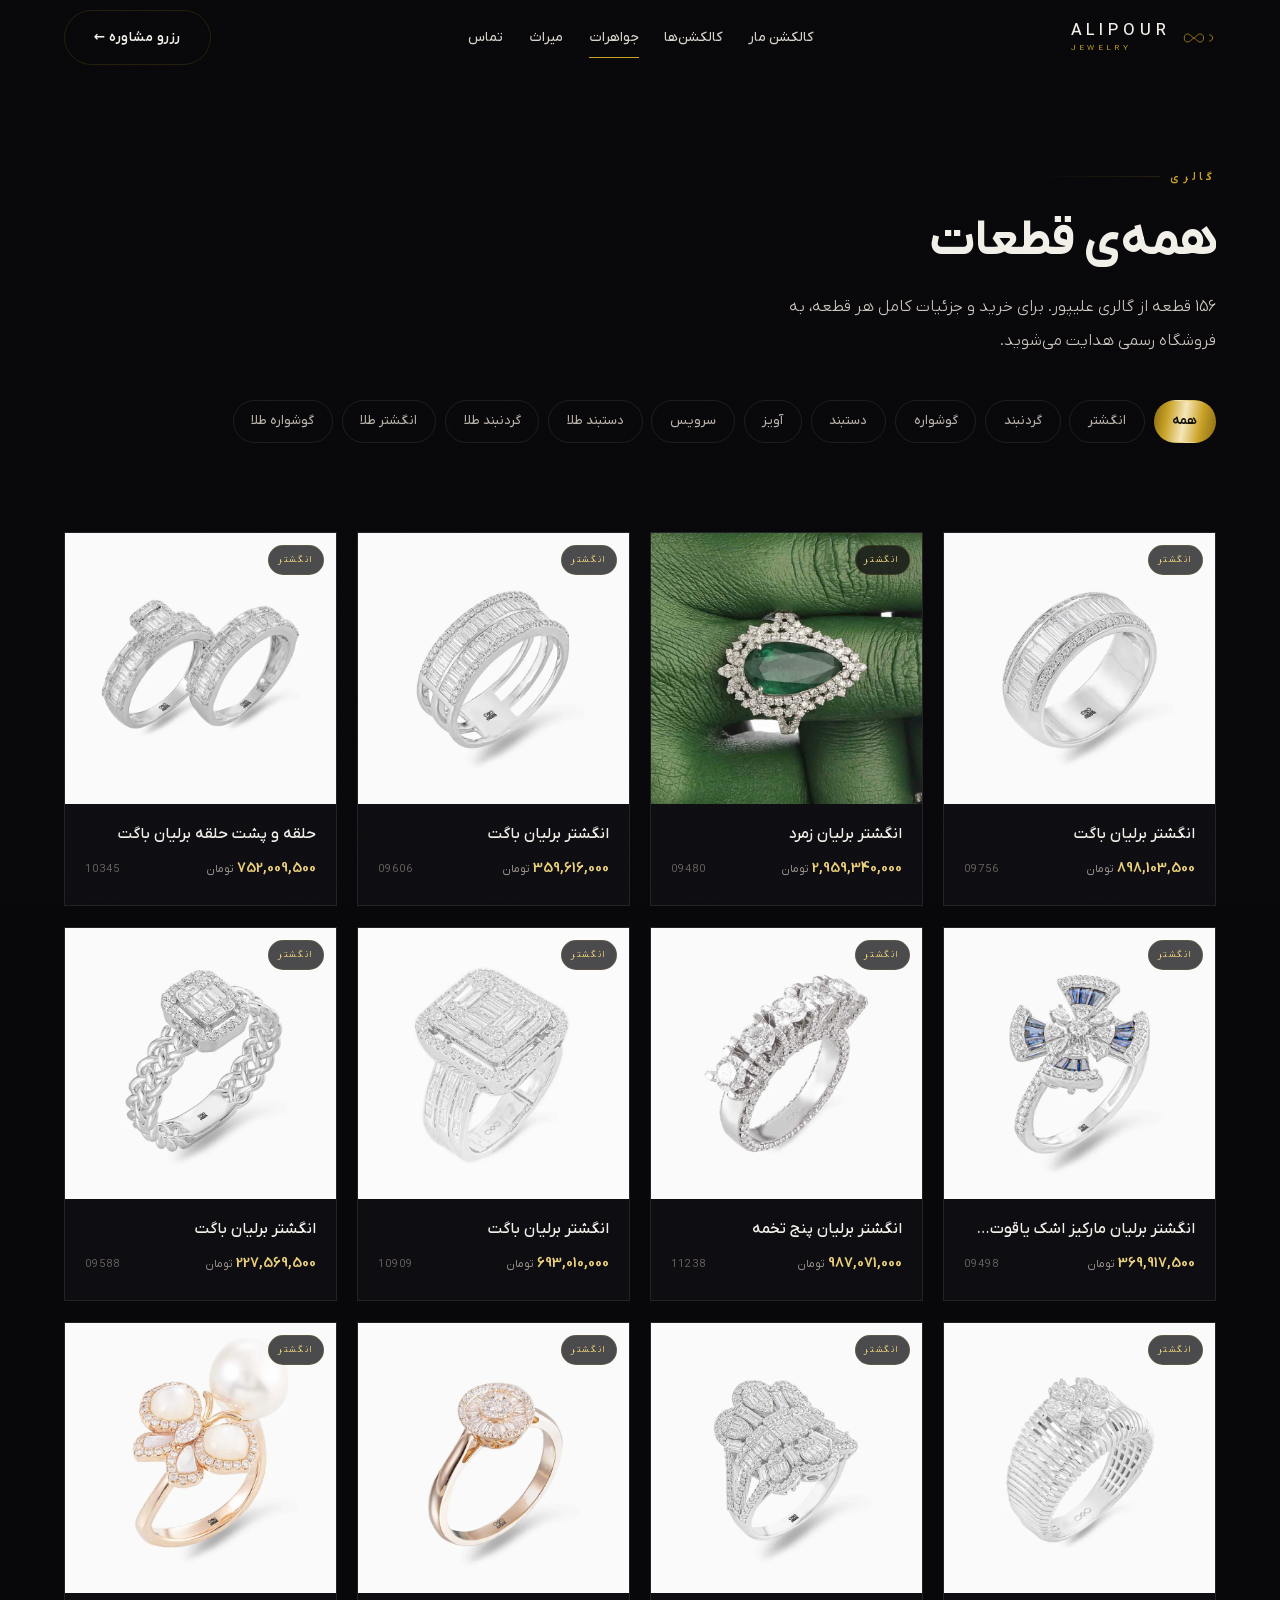
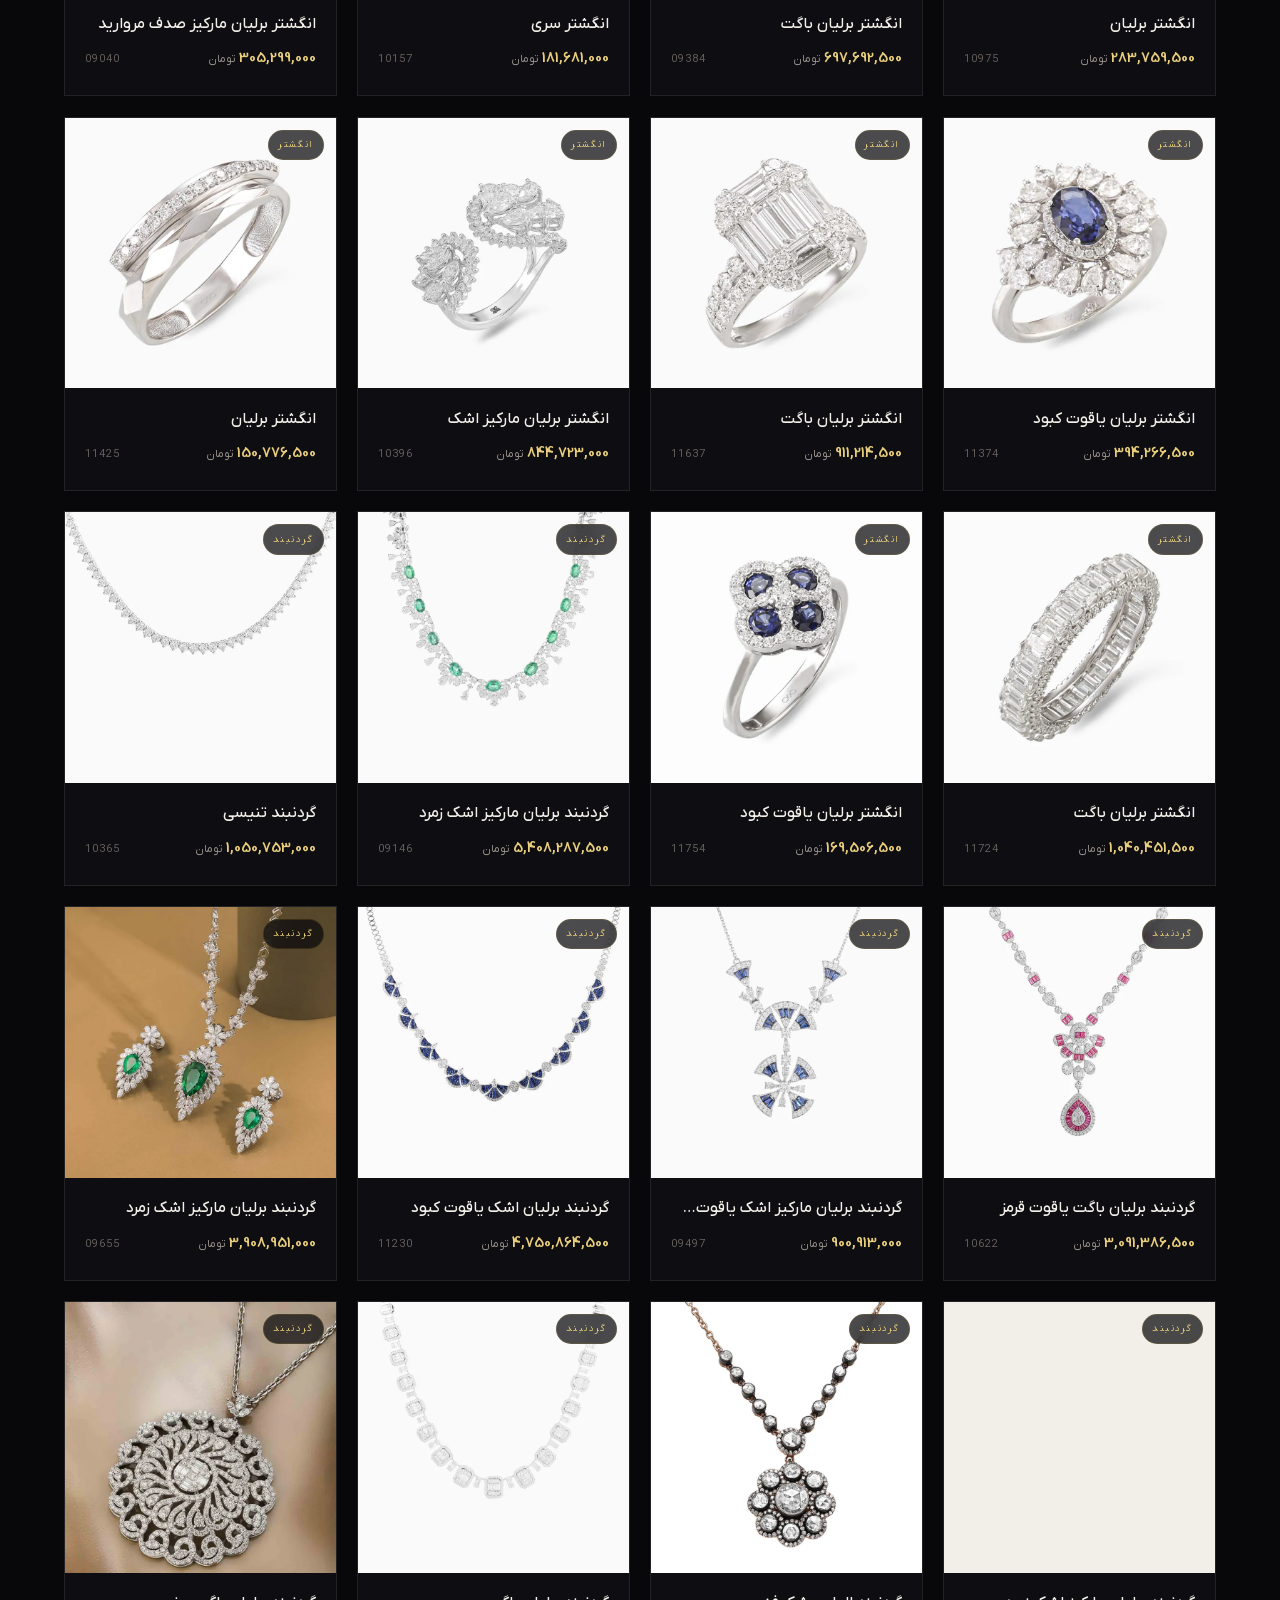
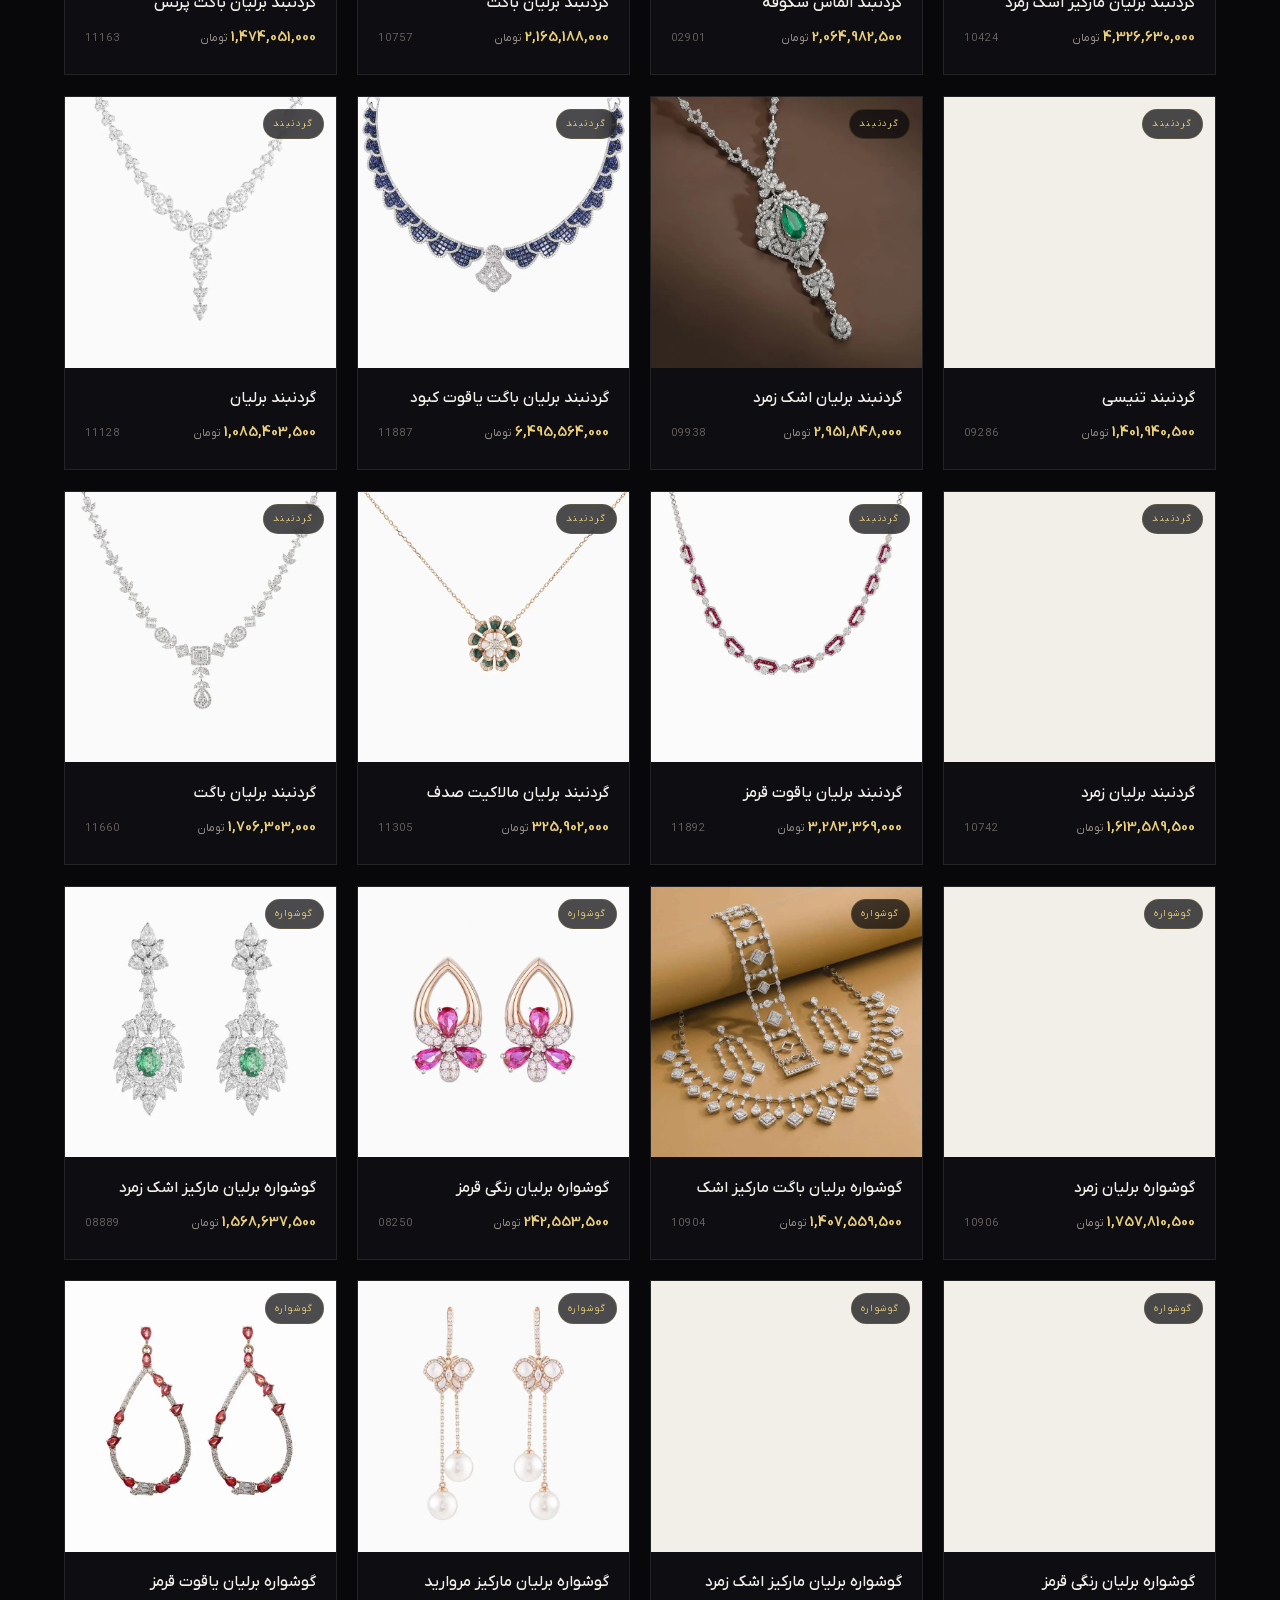
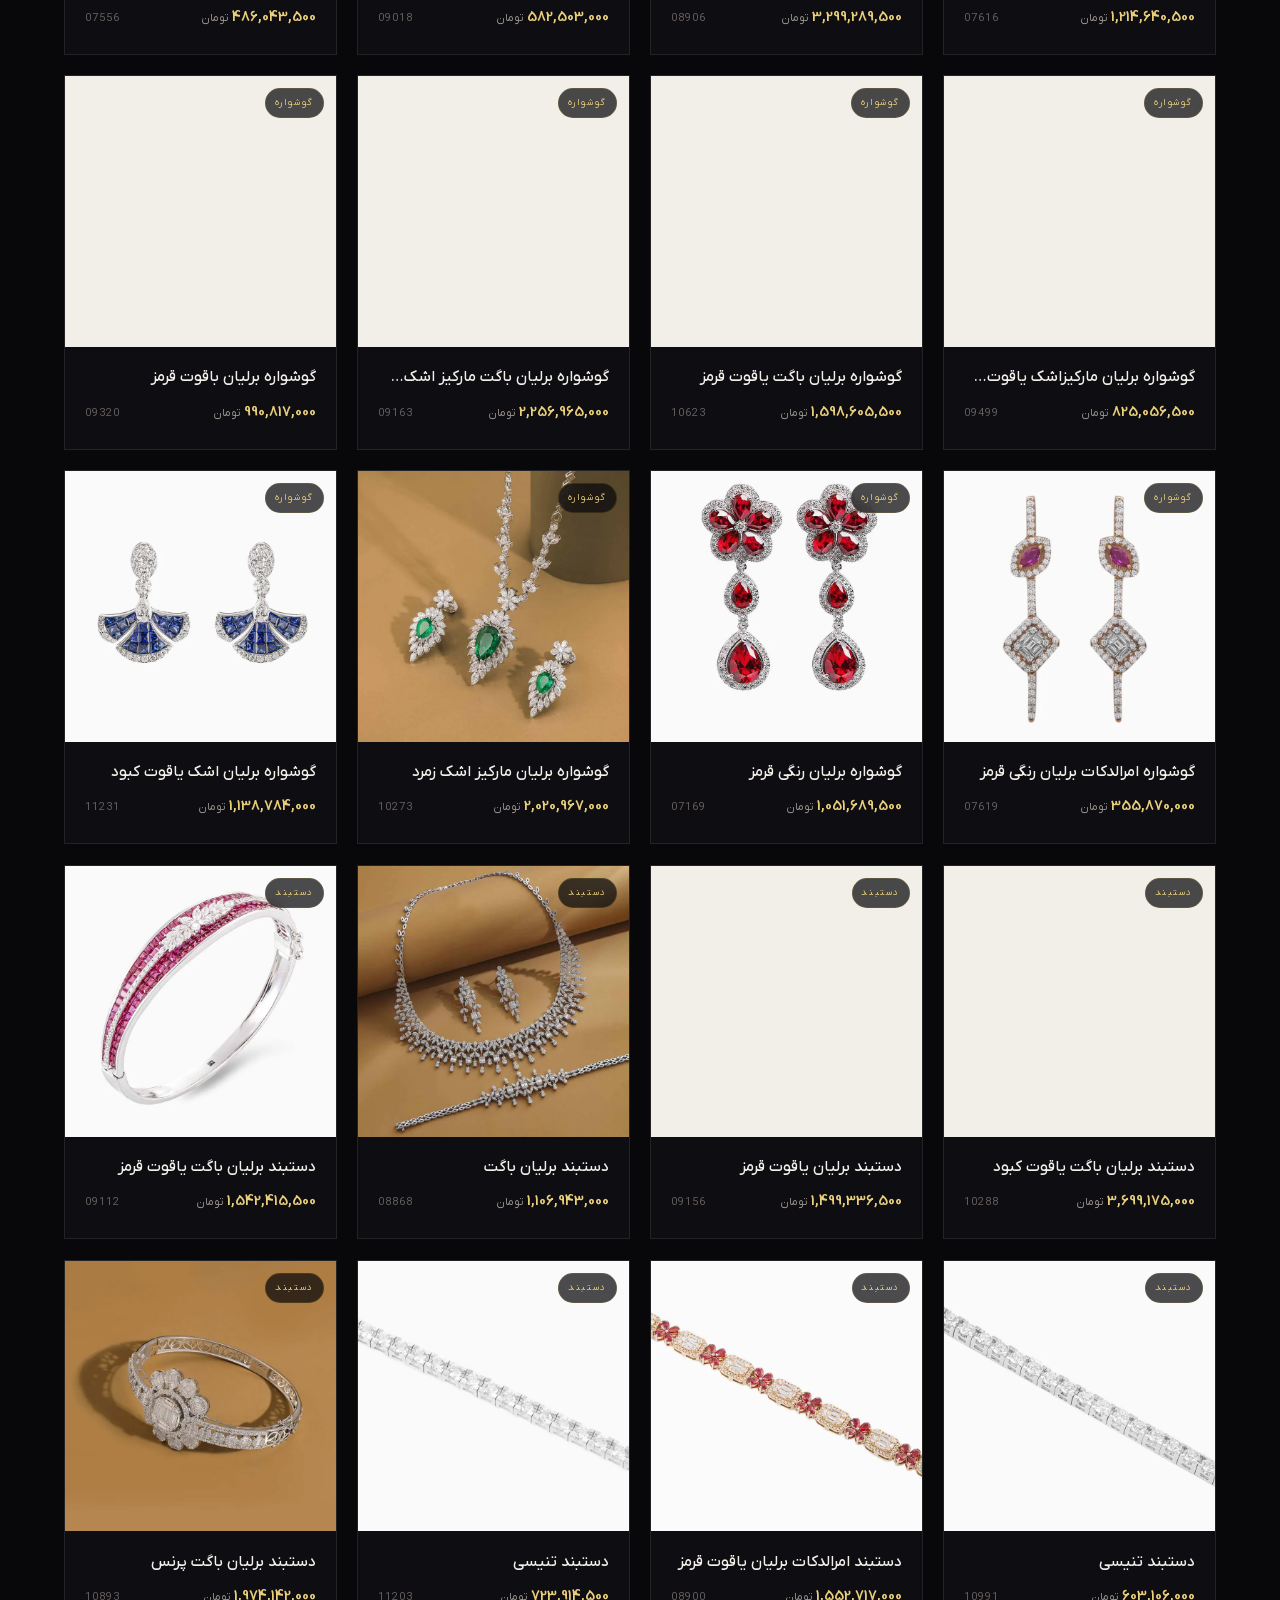
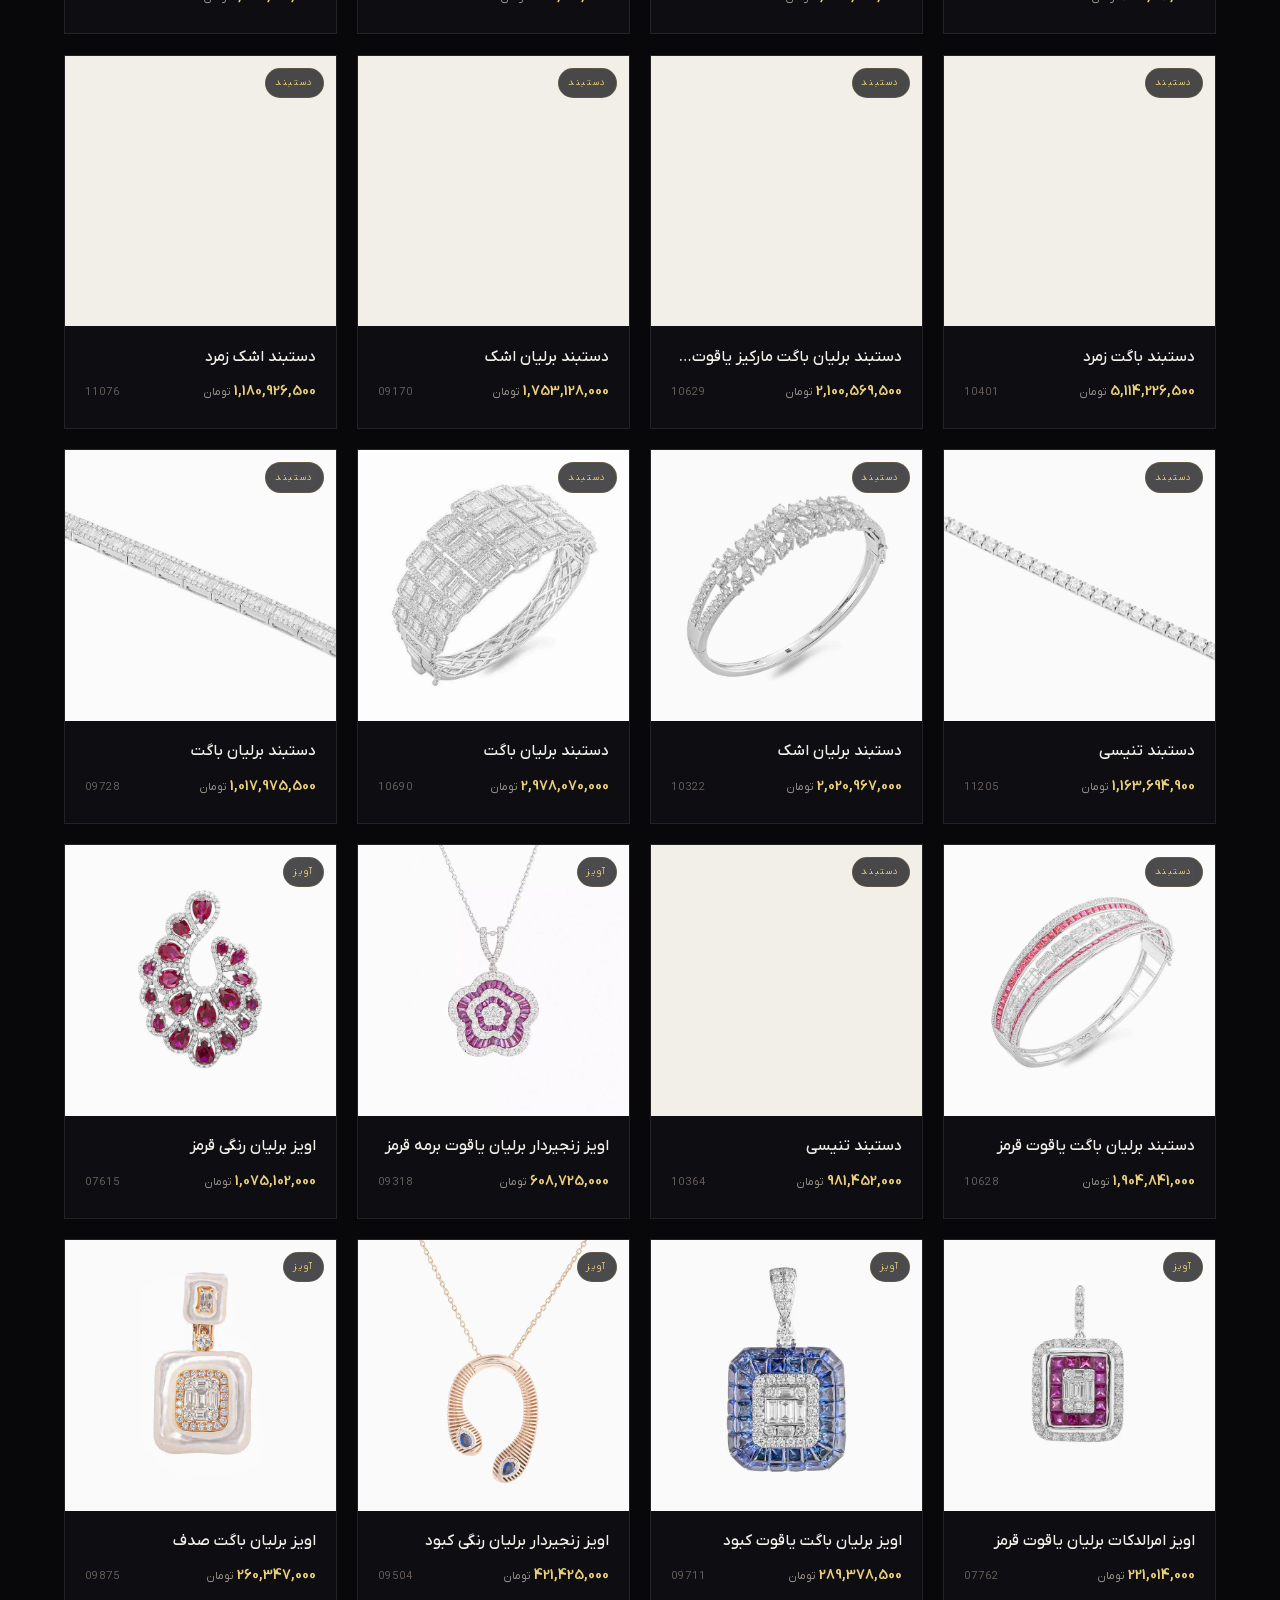
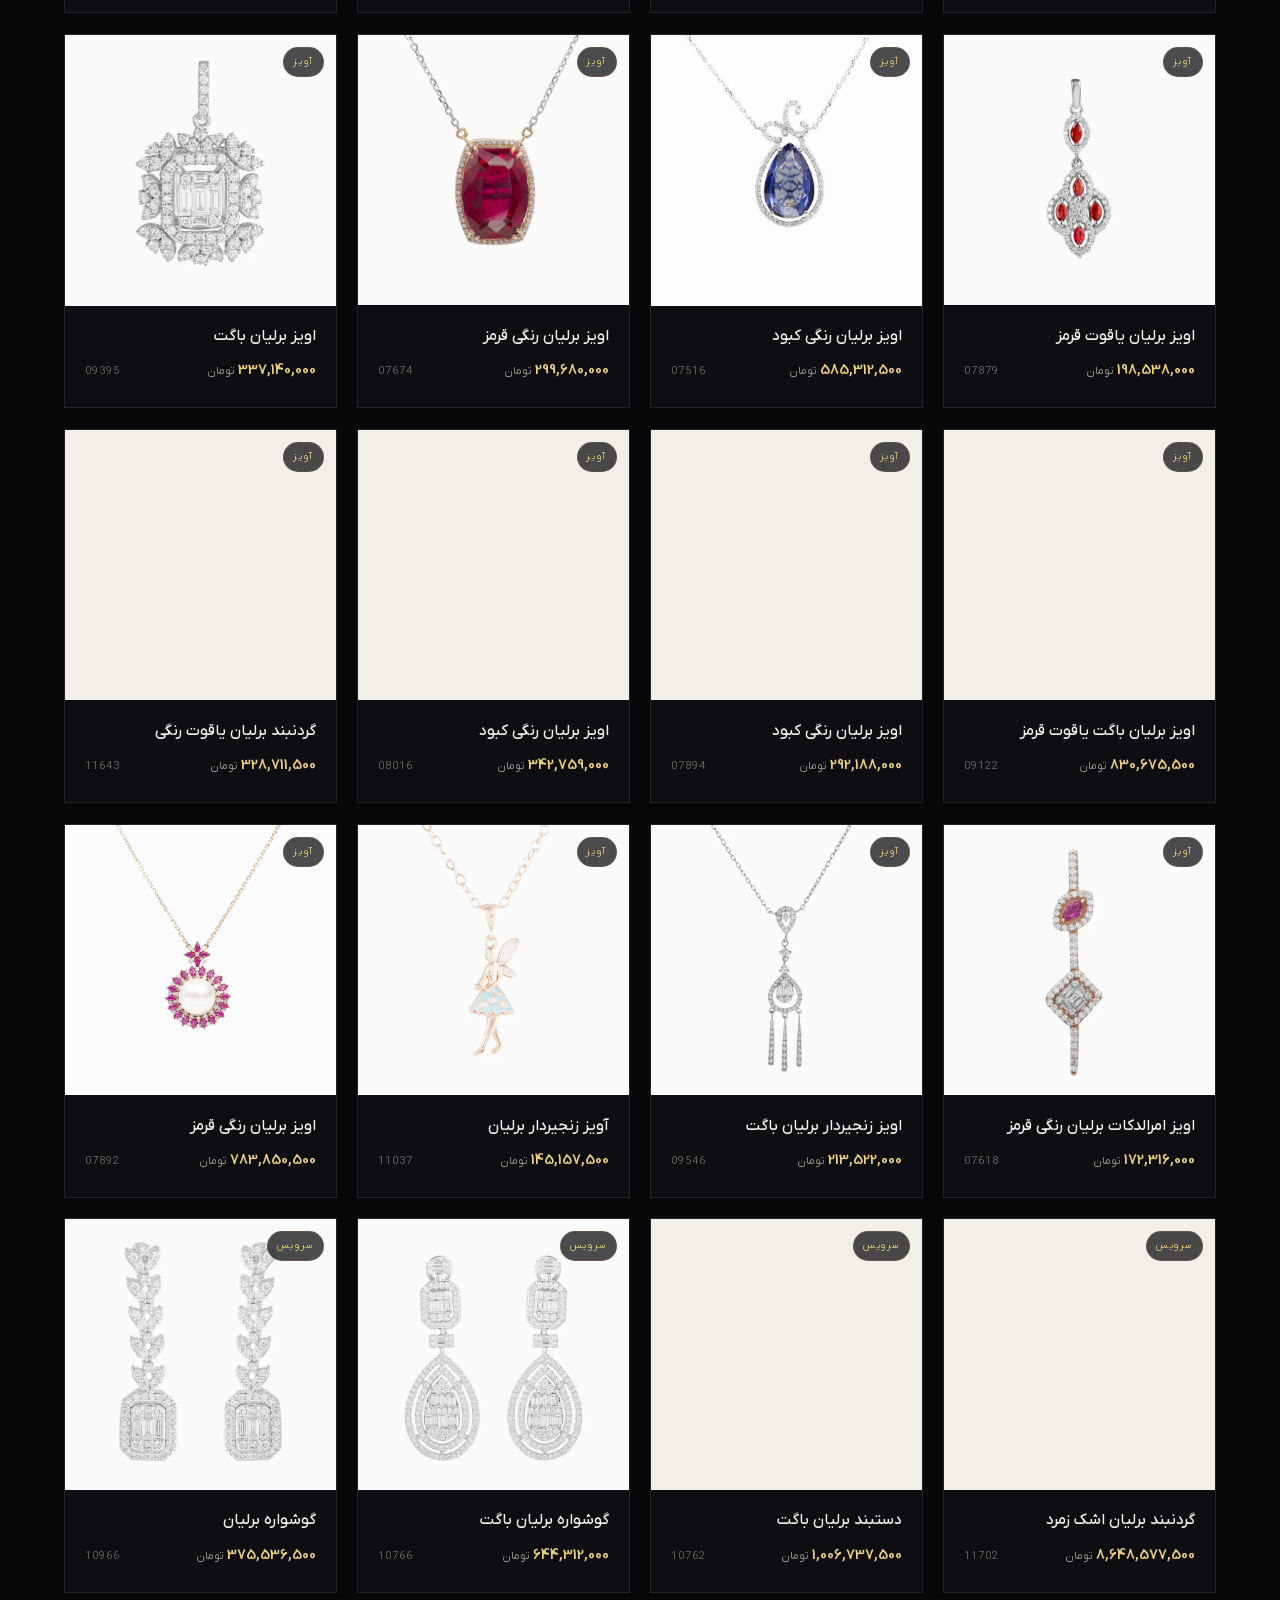
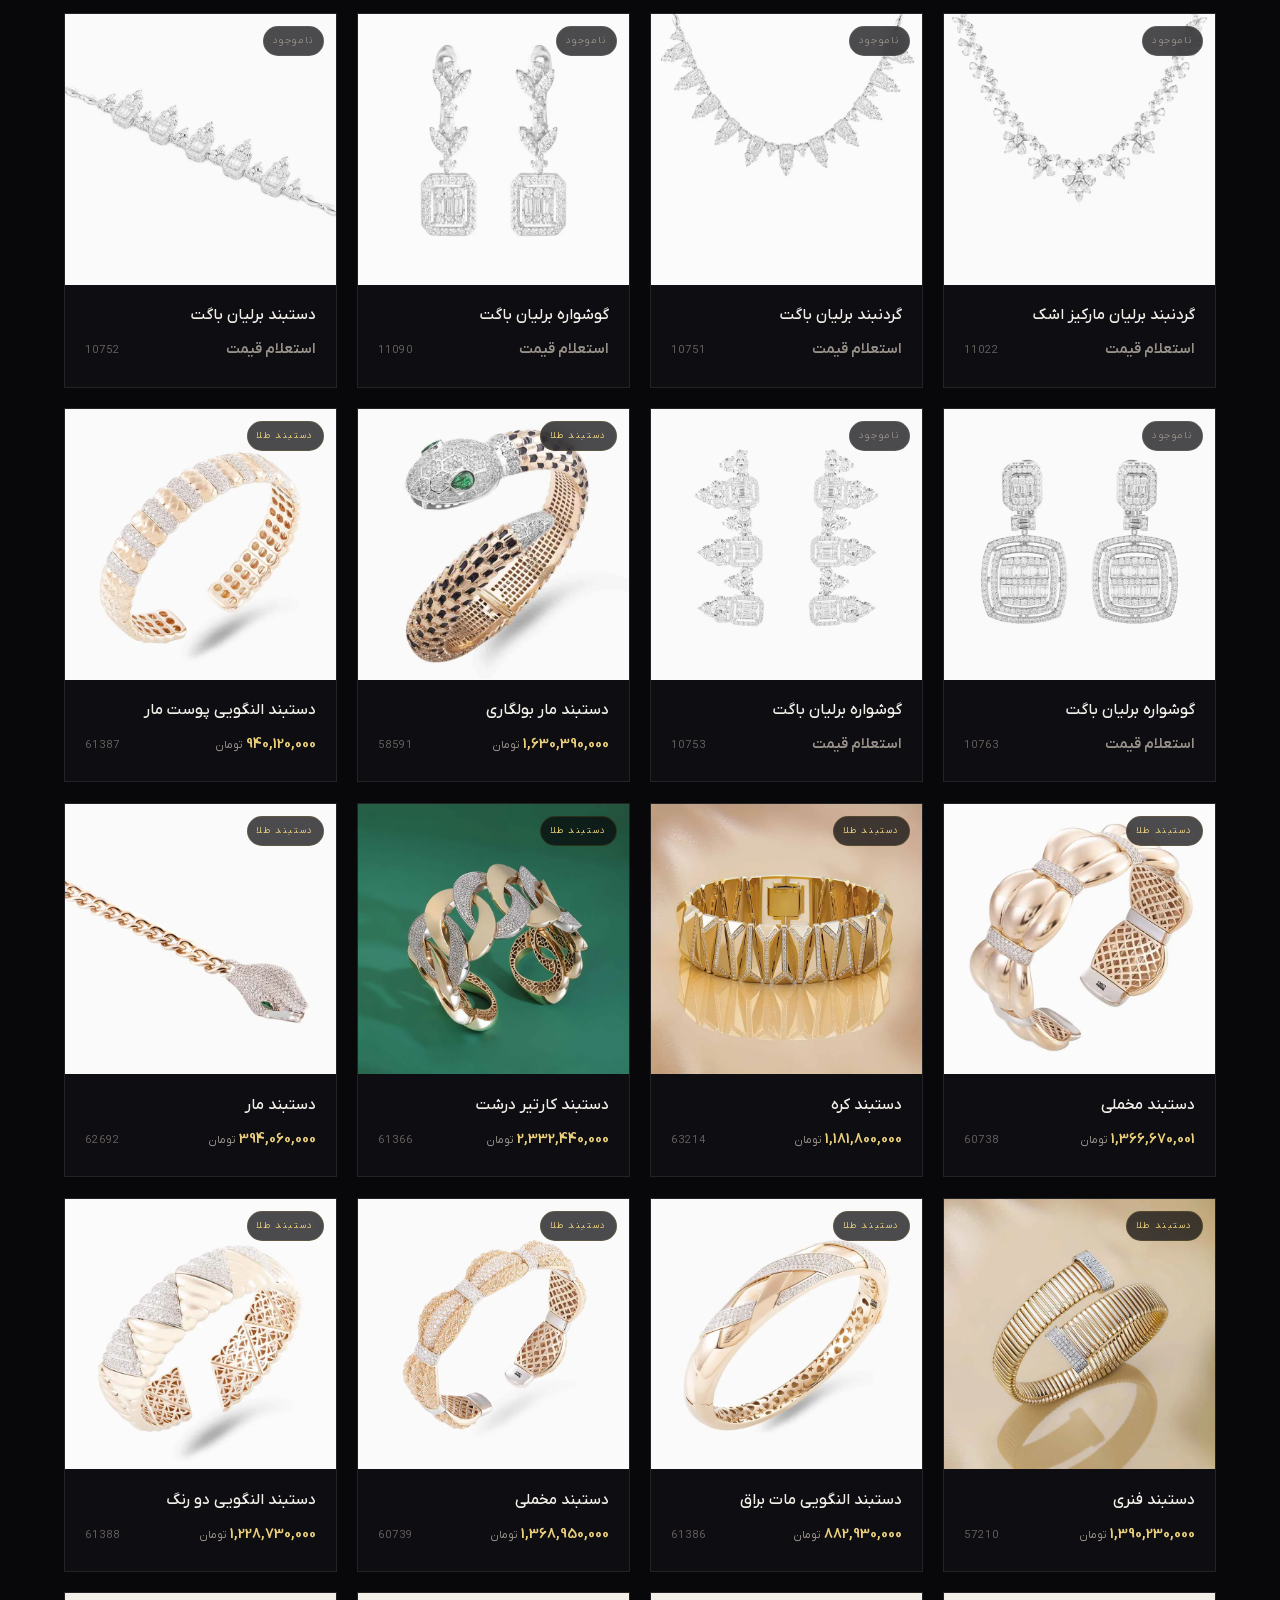
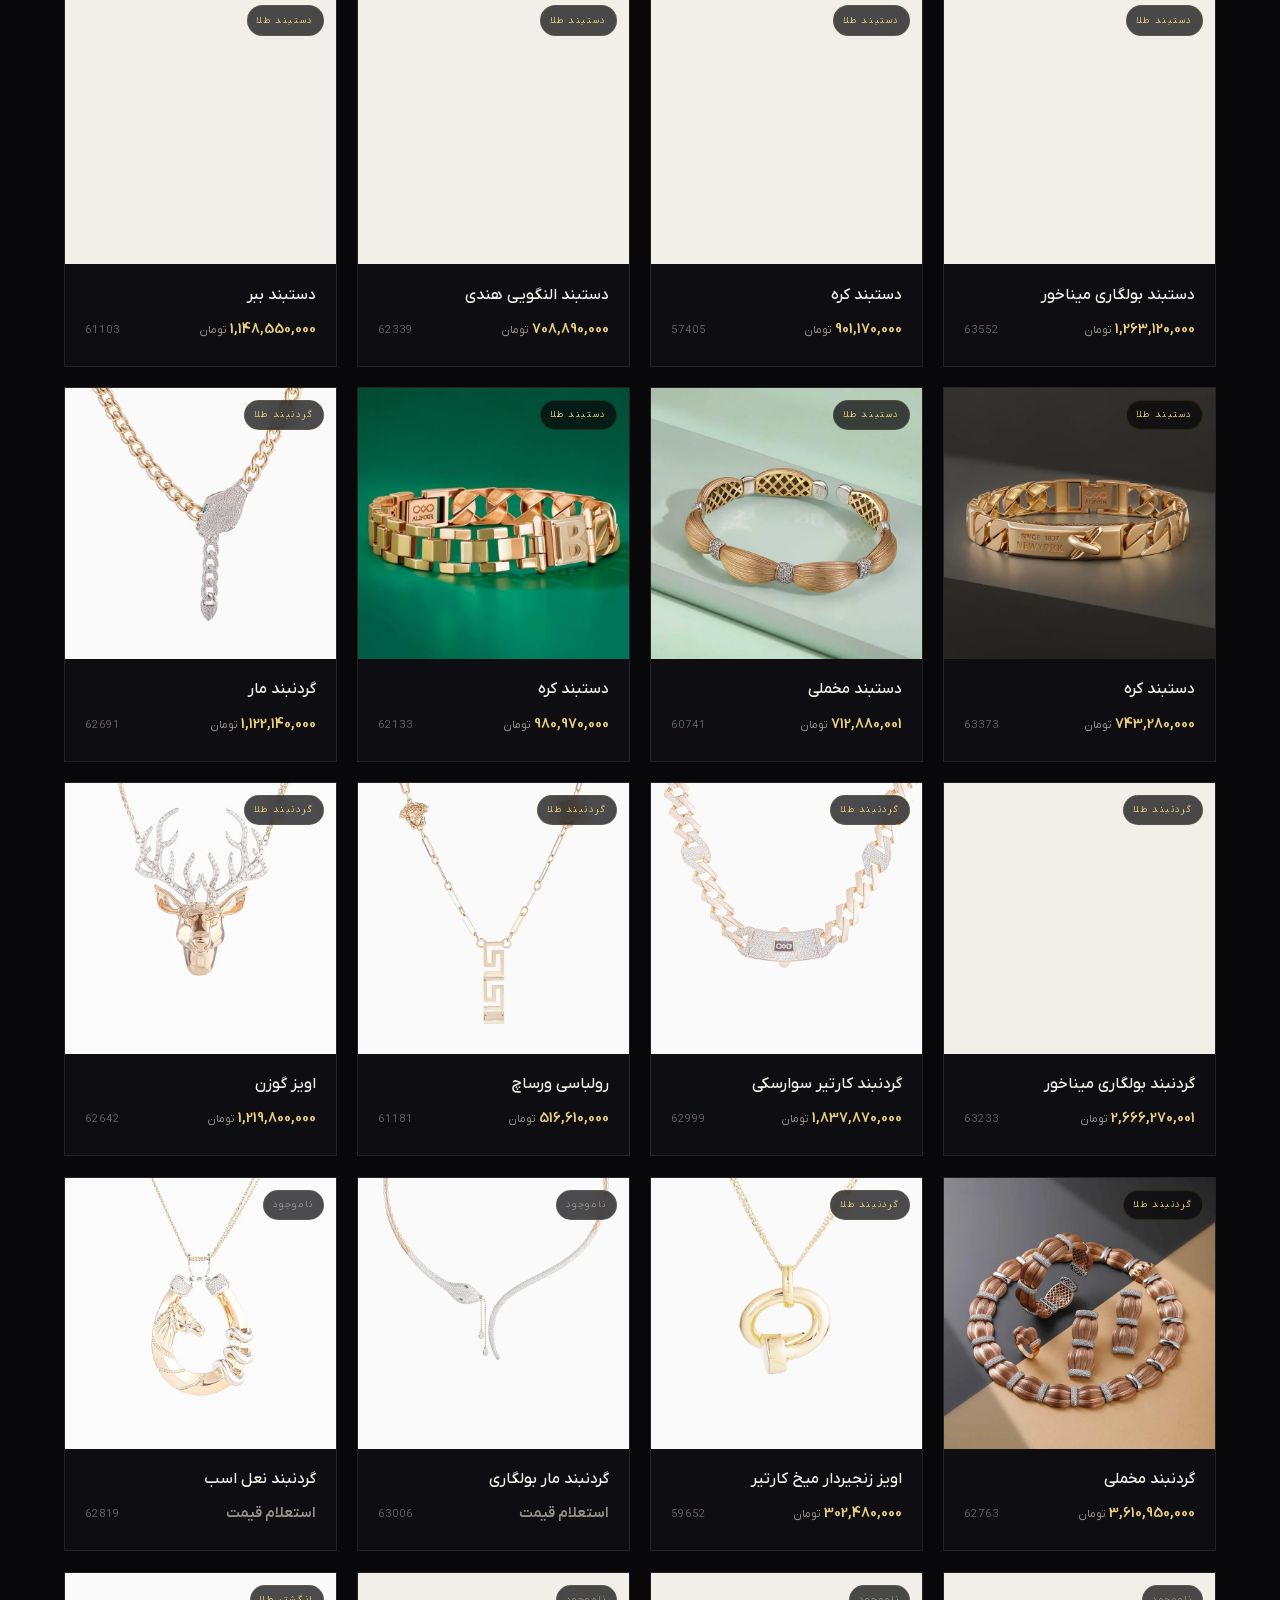
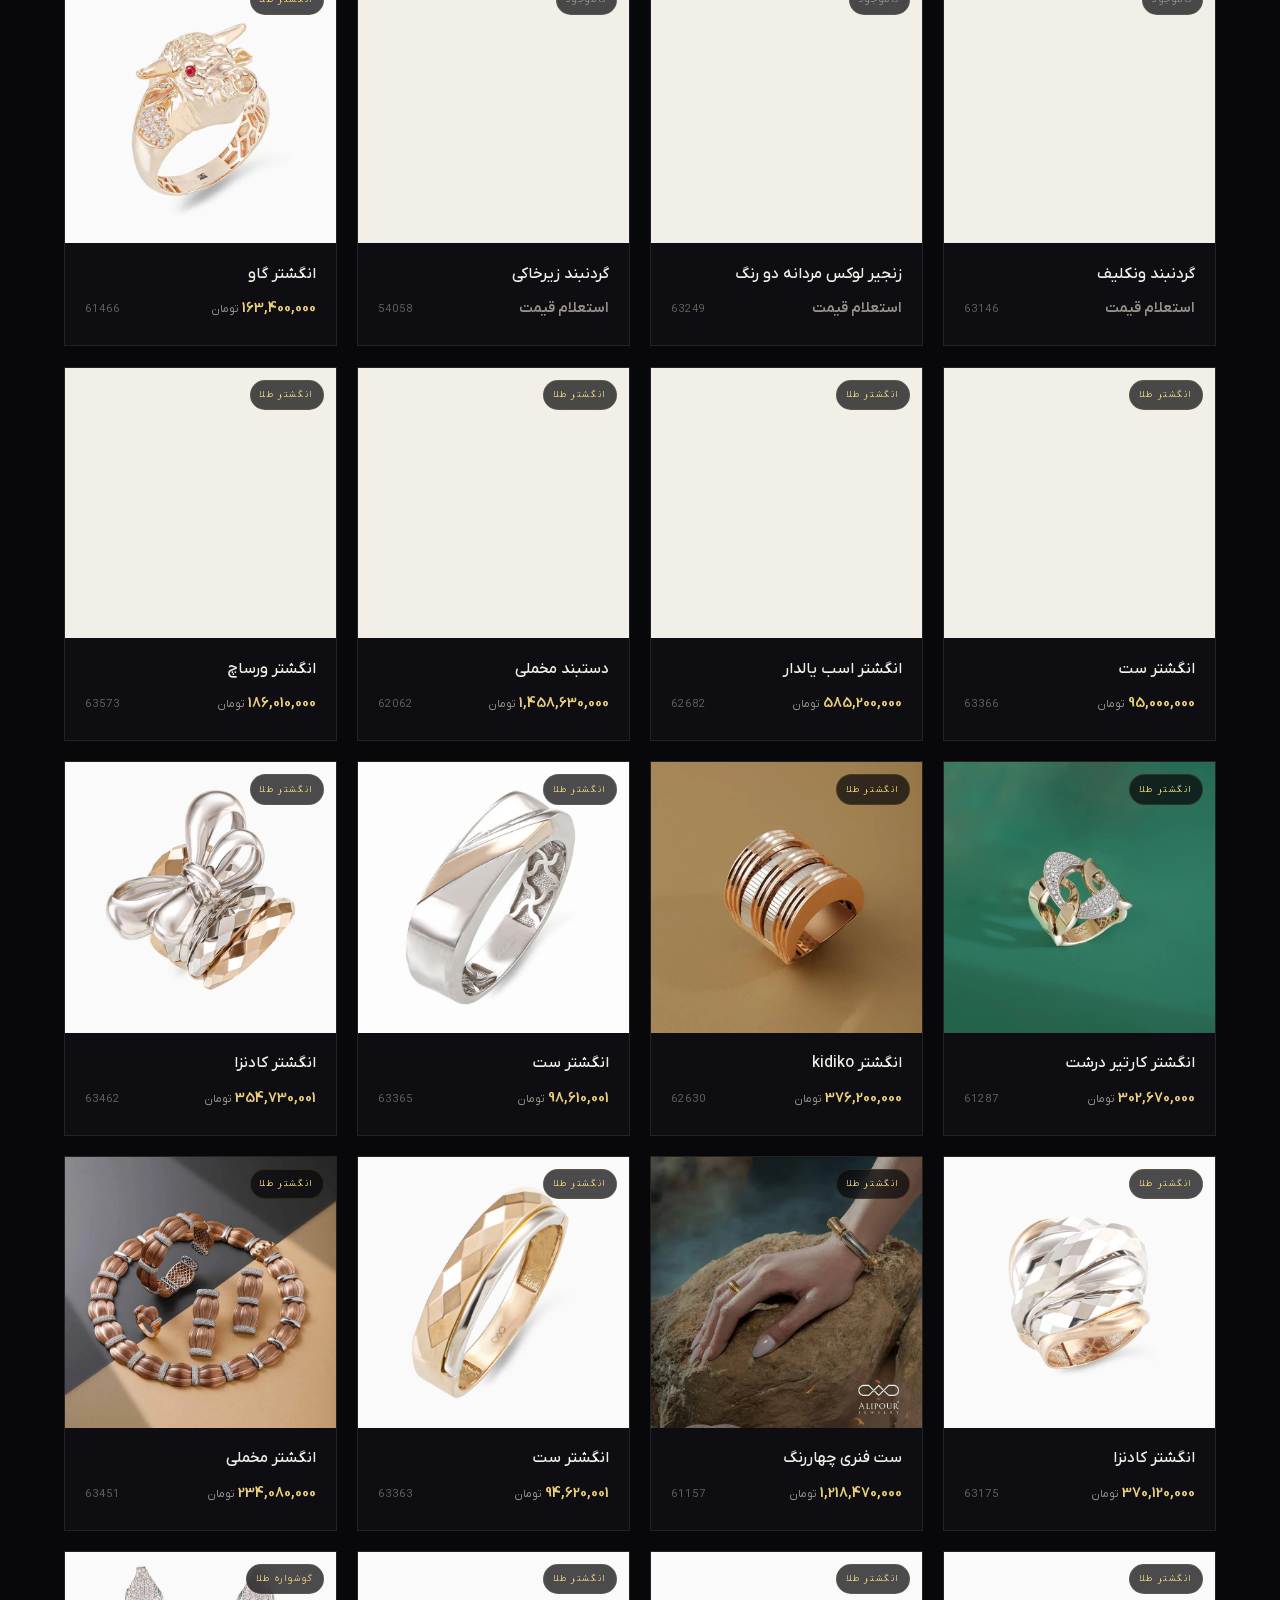
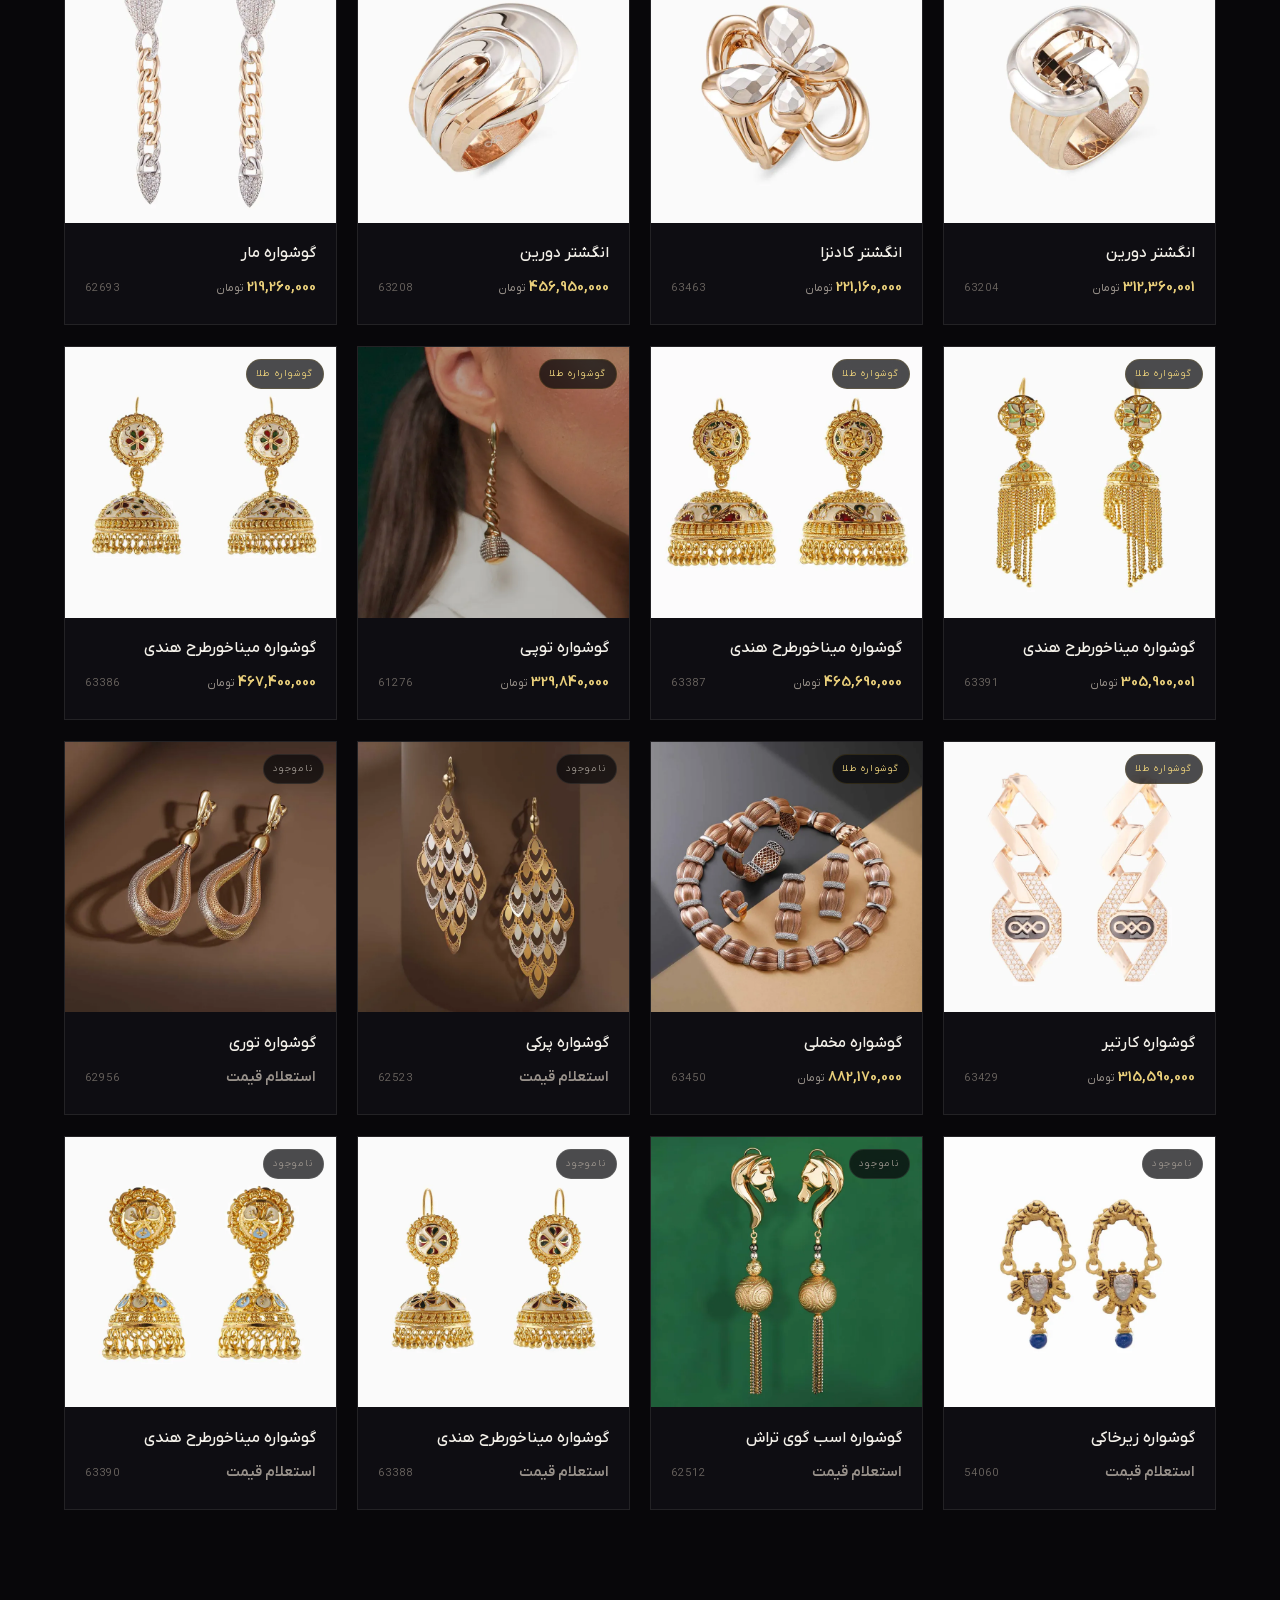
==== products.html @ 5f897717 "Alipour Jewelry — Persian RTL redesign with scroll-driven 3D serpent - «شب و زر» design system: near" ====
<!DOCTYPE html>
<html dir="rtl" lang="fa">
<head>
<meta charset="utf-8">
<meta name="viewport" content="width=device-width,initial-scale=1,viewport-fit=cover">
<meta name="theme-color" content="#08070a">
<title>گالری محصولات | جواهری علیپور</title>
<meta name="description" content="گالری کامل جواهرات و طلای علیپور — انگشتر، گردنبند، گوشواره، دستبند، آویز و سرویس.">
<link rel="icon" href="assets/img/favicon.svg" type="image/svg+xml">
<link rel="preload" as="font" type="font/woff2" href="assets/fonts/IRANYekanXFaNum-VF.woff2" crossorigin>
<link rel="stylesheet" href="css/app.css">
</head>
<body>

<div class="grain" aria-hidden="true"></div>
<a class="skip" href="#main">پرش به محتوای اصلی</a>

<header class="nav is-stuck">
  <div class="wrap nav__in">
    <a class="brand" href="index.html" aria-label="جواهری علیپور">
      <svg class="brand__mark" viewBox="0 0 60 34" fill="none" aria-hidden="true">
        <path d="M4 17C4 9.8 10.6 8 15 12c2.6 2.4 4.2 5 6 5s3.4-2.6 6-5c4.4-4 11-2.2 11 5s-6.6 9-11 5c-2.6-2.4-4.2-5-6-5s-3.4 2.6-6 5C10.6 26 4 24.2 4 17Z" stroke="#c9a227" stroke-width="1.3"/>
        <path d="M48 11.5c3.4 0 6 2.5 6 5.5s-2.6 5.5-6 5.5" stroke="#c9a227" stroke-width="1.3"/>
      </svg>
      <span class="brand__txt"><span class="brand__name">ALIPOUR</span><span class="brand__sub">JEWELRY</span></span>
    </a>
    <nav class="menu" aria-label="فهرست اصلی">
      <a href="index.html#serpent">کالکشن مار</a>
      <a href="index.html#collections">کالکشن‌ها</a>
      <a href="products.html" aria-current="page">جواهرات</a>
      <a href="index.html#heritage">میراث</a>
      <a href="index.html#contact">تماس</a>
    </nav>
    <div class="nav__act">
      <a class="btn only-lg" href="index.html#contact">رزرو مشاوره <i>←</i></a>
      <button class="icobtn burger" aria-label="باز کردن فهرست" aria-expanded="false">
        <svg viewBox="0 0 24 24" fill="none" stroke="currentColor" stroke-width="1.5"><path d="M4 8h16M4 16h16"/></svg>
      </button>
    </div>
  </div>
</header>

<div class="drawer" role="dialog" aria-label="فهرست">
  <button class="drawer__x" aria-label="بستن">×</button>
  <a href="index.html#serpent">کالکشن مار</a>
  <a href="index.html#collections">کالکشن‌ها</a>
  <a href="products.html">جواهرات</a>
  <a href="index.html#heritage">میراث</a>
  <a href="index.html#contact">تماس با ما</a>
</div>

<main id="main">
  <section class="section" style="padding-block:calc(var(--nav-h) + clamp(48px,7vw,110px)) clamp(30px,4vw,54px)">
    <div class="wrap">
      <p class="eyebrow" data-rv>گالری</p>
      <h1 class="h2 rv-lines" data-rv style="margin-bottom:1.2rem">
        <span class="ln">همه‌ی قطعات</span>
      </h1>
      <p class="lede" data-rv style="margin-bottom:2.6rem">
        <span data-count-out>۱۵۶</span> قطعه از گالری علیپور. برای خرید و جزئیات کامل هر قطعه،
        به فروشگاه رسمی هدایت می‌شوید.
      </p>
      <div class="chips" data-filter-for="all-products" role="group" aria-label="فیلتر دسته‌بندی"></div>
    </div>
  </section>

  <section style="padding-bottom:clamp(70px,10vw,150px)">
    <div class="wrap">
      <div class="grid g-4" id="all-products" data-products="all"></div>
    </div>
  </section>
</main>

<footer class="foot">
  <div class="wrap">
    <div class="foot__bot" style="margin-top:0;border-top:0">
      <p class="small">© <span data-year>۱۴۰۴</span> جواهری علیپور — تمامی حقوق محفوظ است.</p>
      <a class="link-u" href="index.html">بازگشت به خانه ←</a>
    </div>
  </div>
</footer>

<script src="js/app.js" defer></script>
</body>
</html>
---- css/app.css ----
@charset "UTF-8";
/* ==========================================================================
   ALIPOUR JEWELRY — «شب و زر»
   Design system. RTL-first. IRANYekanX variable.
   ========================================================================== */

/* ---------- 1. FONTS ---------- */
@font-face{
  font-family:'YekanVar';
  src:url('../assets/fonts/IRANYekanXFaNum-VF.woff2') format('woff2-variations'),
      url('../assets/fonts/IRANYekanXFaNum-VF.woff2') format('woff2');
  font-weight:100 1000; font-style:normal; font-display:swap;
}
@font-face{
  font-family:'YekanLat';
  src:url('../assets/fonts/IRANYekanX-VF.woff2') format('woff2-variations'),
      url('../assets/fonts/IRANYekanX-VF.woff2') format('woff2');
  font-weight:100 1000; font-style:normal; font-display:swap;
}
/* static fallbacks for engines without variable support */
@font-face{font-family:'YekanFB';src:url('../assets/fonts/IRANYekanXFaNum-Light.woff2') format('woff2');font-weight:300;font-display:swap}
@font-face{font-family:'YekanFB';src:url('../assets/fonts/IRANYekanXFaNum-Regular.woff2') format('woff2');font-weight:400;font-display:swap}
@font-face{font-family:'YekanFB';src:url('../assets/fonts/IRANYekanXFaNum-Medium.woff2') format('woff2');font-weight:500;font-display:swap}
@font-face{font-family:'YekanFB';src:url('../assets/fonts/IRANYekanXFaNum-DemiBold.woff2') format('woff2');font-weight:600;font-display:swap}
@font-face{font-family:'YekanFB';src:url('../assets/fonts/IRANYekanXFaNum-Bold.woff2') format('woff2');font-weight:700;font-display:swap}
@font-face{font-family:'YekanFB';src:url('../assets/fonts/IRANYekanXFaNum-ExtraBold.woff2') format('woff2');font-weight:800;font-display:swap}
@font-face{font-family:'YekanFB';src:url('../assets/fonts/IRANYekanXFaNum-Black.woff2') format('woff2');font-weight:900;font-display:swap}

/* ---------- 2. TOKENS ---------- */
:root{
  /* ink */
  --ink:#08070a;
  --ink-2:#0e0d12;
  --ink-3:#15131a;
  --ink-4:#1e1b25;
  --line:rgba(201,162,39,.16);
  --line-soft:rgba(242,239,232,.09);

  /* metal */
  --gold:#c9a227;
  --gold-lt:#e8ce7a;
  --gold-pale:#f5e6b8;
  --gold-dp:#8c6d14;
  --gold-grad:linear-gradient(100deg,#8c6d14 0%,#c9a227 22%,#f5e6b8 48%,#c9a227 74%,#8c6d14 100%);

  /* stone */
  --emerald:#12734f;
  --emerald-lt:#3fd39b;

  /* type */
  --ivory:#f2efe8;
  --muted:#98918a;
  --dim:#6b6560;

  /* motion */
  --ease:cubic-bezier(.16,1,.3,1);
  --ease-io:cubic-bezier(.65,0,.35,1);
  --slow:1.1s;

  /* layout */
  --gut:clamp(20px,5vw,88px);
  --maxw:1680px;
  --nav-h:76px;
}

/* ---------- 3. RESET ---------- */
*,*::before,*::after{box-sizing:border-box}
html{-webkit-text-size-adjust:100%;scroll-behavior:smooth}
@media (prefers-reduced-motion:reduce){html{scroll-behavior:auto}}
body{
  margin:0; background:var(--ink); color:var(--ivory);
  font-family:'YekanVar','YekanFB',system-ui,sans-serif;
  font-weight:350; font-size:clamp(15px,.98vw,17px); line-height:2;
  -webkit-font-smoothing:antialiased; -moz-osx-font-smoothing:grayscale;
  overflow-x:hidden;
}
img,svg,canvas,video{display:block;max-width:100%}
img{height:auto}
a{color:inherit;text-decoration:none}
button{font:inherit;color:inherit;background:none;border:0;cursor:pointer}
h1,h2,h3,h4,p,figure,blockquote{margin:0}
ul,ol{margin:0;padding:0;list-style:none}
:focus-visible{outline:2px solid var(--gold-lt);outline-offset:3px;border-radius:2px}
::selection{background:var(--gold);color:var(--ink)}

/* scrollbar */
::-webkit-scrollbar{width:9px}
::-webkit-scrollbar-track{background:var(--ink)}
::-webkit-scrollbar-thumb{background:#2c2733;border-radius:9px;border:2px solid var(--ink)}
::-webkit-scrollbar-thumb:hover{background:var(--gold-dp)}

/* ---------- 4. TYPE ---------- */
.lat{font-family:'YekanLat','YekanVar',sans-serif;direction:ltr;unicode-bidi:isolate}
.display{
  font-weight:800; line-height:1.12; letter-spacing:-.022em;
  font-size:clamp(2.1rem,6.2vw,5.6rem);
}
.h2{font-weight:700;line-height:1.2;letter-spacing:-.018em;font-size:clamp(1.75rem,3.9vw,3.5rem)}
.h3{font-weight:600;line-height:1.35;letter-spacing:-.012em;font-size:clamp(1.15rem,1.9vw,1.7rem)}
.lede{font-weight:300;font-size:clamp(1rem,1.28vw,1.24rem);line-height:2.05;color:#cdc7bf;max-width:62ch}
.small{font-size:.83rem;line-height:1.9;color:var(--muted)}

.eyebrow{
  font-size:.7rem; font-weight:600; letter-spacing:.34em; color:var(--gold);
  display:flex; align-items:center; gap:.85em; margin-bottom:1.5rem;
}
.eyebrow::after{content:'';flex:1;height:1px;background:linear-gradient(to left,var(--line),transparent);max-width:120px}

.goldtext{
  background:var(--gold-grad); -webkit-background-clip:text; background-clip:text;
  -webkit-text-fill-color:transparent; color:transparent;
}

/* ---------- 5. LAYOUT ---------- */
.wrap{max-width:var(--maxw);margin-inline:auto;padding-inline:var(--gut)}
.section{padding-block:clamp(76px,11vw,168px);position:relative}
.rule{height:1px;background:linear-gradient(to left,transparent,var(--line) 18%,var(--line) 82%,transparent);border:0;margin:0}

/* grain */
.grain{
  position:fixed;inset:0;z-index:9999;pointer-events:none;opacity:.032;mix-blend-mode:overlay;
  background-image:url("data:image/svg+xml,%3Csvg xmlns='http://www.w3.org/2000/svg' width='200' height='200'%3E%3Cfilter id='n'%3E%3CfeTurbulence type='fractalNoise' baseFrequency='.85' numOctaves='3'/%3E%3C/filter%3E%3Crect width='200' height='200' filter='url(%23n)'/%3E%3C/svg%3E");
}

/* ---------- 6. BUTTONS ---------- */
.btn{
  --bg:transparent; --fg:var(--ivory); --bd:var(--line);
  position:relative;display:inline-flex;align-items:center;gap:.7em;
  padding:.95em 2.1em;border:1px solid var(--bd);color:var(--fg);background:var(--bg);
  font-size:.85rem;font-weight:600;letter-spacing:.04em;border-radius:999px;
  overflow:hidden;isolation:isolate;transition:color .5s var(--ease),border-color .5s var(--ease);
}
.btn::before{
  content:'';position:absolute;inset:0;z-index:-1;background:var(--gold-grad);
  transform:translateY(101%);transition:transform .6s var(--ease);
}
.btn:hover{color:#120f06;border-color:transparent}
.btn:hover::before{transform:translateY(0)}
.btn--gold{--bd:transparent;color:#120f06;background:var(--gold-grad)}
.btn--gold::before{background:#f7ecc9}
.btn i{font-style:normal;transition:transform .5s var(--ease)}
.btn:hover i{transform:translateX(-4px)}

.link-u{
  position:relative;display:inline-block;padding-block:.15em;font-weight:500;font-size:.9rem;color:var(--gold-lt);
}
.link-u::after{
  content:'';position:absolute;inset-inline:0;bottom:0;height:1px;background:currentColor;
  transform-origin:right;transform:scaleX(0);transition:transform .55s var(--ease);
}
.link-u:hover::after{transform:scaleX(1)}

/* ---------- 7. NAV ---------- */
.nav{
  position:fixed;inset-block-start:0;inset-inline:0;z-index:900;height:var(--nav-h);
  display:flex;align-items:center;
  transition:background .5s var(--ease),backdrop-filter .5s,border-color .5s,height .5s var(--ease);
  border-bottom:1px solid transparent;
}
.nav.is-stuck{
  background:rgba(8,7,10,.82);backdrop-filter:blur(18px) saturate(1.3);
  -webkit-backdrop-filter:blur(18px) saturate(1.3);
  border-bottom-color:var(--line);height:64px;
}
.nav.is-hidden{transform:translateY(-100%)}
.nav__in{display:flex;align-items:center;justify-content:space-between;gap:2rem;width:100%}
.brand{display:flex;align-items:center;gap:.7rem;flex:0 0 auto}
.brand__mark{width:34px;height:34px;flex:none}
.brand__txt{display:flex;flex-direction:column;line-height:1}
.brand__name{font-family:'YekanLat',sans-serif;direction:ltr;font-weight:500;font-size:1.02rem;letter-spacing:.3em}
.brand__sub{font-family:'YekanLat',sans-serif;direction:ltr;font-size:.5rem;letter-spacing:.42em;color:var(--gold);margin-top:5px}

.menu{display:flex;align-items:center;gap:clamp(1rem,2vw,2.3rem)}
.menu a{font-size:.87rem;font-weight:450;color:#d6d1c9;position:relative;padding-block:.5em;transition:color .4s}
.menu a::after{
  content:'';position:absolute;inset-inline:0;bottom:0;height:1px;background:var(--gold);
  transform:scaleX(0);transform-origin:right;transition:transform .5s var(--ease);
}
.menu a:hover{color:var(--gold-lt)}
.menu a:hover::after,.menu a[aria-current]::after{transform:scaleX(1)}
.nav__act{display:flex;align-items:center;gap:1rem;flex:0 0 auto}
.icobtn{
  width:38px;height:38px;display:grid;place-items:center;border:1px solid var(--line-soft);border-radius:50%;
  transition:border-color .4s,background .4s,transform .4s var(--ease);
}
.icobtn:hover{border-color:var(--gold);background:rgba(201,162,39,.09);transform:translateY(-2px)}
.icobtn svg{width:16px;height:16px;stroke:currentColor;fill:none;stroke-width:1.5}
.burger{display:none}

/* mobile drawer */
.drawer{
  position:fixed;inset:0;z-index:950;background:var(--ink-2);
  display:flex;flex-direction:column;justify-content:center;padding:var(--gut);
  clip-path:inset(0 0 100% 0);transition:clip-path .8s var(--ease);
}
.drawer.is-open{clip-path:inset(0 0 0 0)}
.drawer a{font-size:clamp(1.6rem,7vw,2.4rem);font-weight:600;padding-block:.42em;display:block;
  border-bottom:1px solid var(--line-soft);opacity:0;transform:translateY(24px);}
.drawer.is-open a{opacity:1;transform:none;transition:opacity .6s var(--ease),transform .6s var(--ease)}
.drawer.is-open a:nth-child(1){transition-delay:.18s}
.drawer.is-open a:nth-child(2){transition-delay:.24s}
.drawer.is-open a:nth-child(3){transition-delay:.3s}
.drawer.is-open a:nth-child(4){transition-delay:.36s}
.drawer.is-open a:nth-child(5){transition-delay:.42s}
.drawer.is-open a:nth-child(6){transition-delay:.48s}
.drawer__x{position:absolute;inset-block-start:24px;inset-inline-end:var(--gut);font-size:2rem;line-height:1}

@media (max-width:1000px){
  .menu{display:none}
  .burger{display:grid}
}

/* ---------- 8. HERO ---------- */
.hero{
  position:relative;min-height:100svh;display:grid;align-items:center;
  padding-block:calc(var(--nav-h) + 40px) 90px;overflow:hidden;
}
.hero__bg{position:absolute;inset:0;z-index:0}
.hero__bg img{width:100%;height:100%;object-fit:cover;object-position:center;
  opacity:.4;filter:contrast(1.06) saturate(.9)}
.hero__veil{position:absolute;inset:0;
  background:
    radial-gradient(75% 60% at 68% 42%,rgba(201,162,39,.13),transparent 62%),
    linear-gradient(to left,rgba(8,7,10,.96) 8%,rgba(8,7,10,.62) 48%,rgba(8,7,10,.9) 100%),
    linear-gradient(to top,var(--ink) 2%,transparent 42%);
}
.hero__in{position:relative;z-index:2;max-width:960px}
.hero .display{margin-bottom:1.6rem}
.hero__lede{max-width:46ch;margin-bottom:2.6rem}
.hero__cta{display:flex;flex-wrap:wrap;gap:1rem;align-items:center}
.hero__scroll{
  position:absolute;inset-block-end:34px;inset-inline-start:var(--gut);z-index:3;
  display:flex;align-items:center;gap:.8rem;font-size:.68rem;letter-spacing:.28em;color:var(--muted);
}
.hero__scroll::before{content:'';width:1px;height:52px;background:linear-gradient(var(--gold),transparent);
  animation:drop 2.4s var(--ease-io) infinite}
@keyframes drop{0%{transform:scaleY(0);transform-origin:top}45%{transform:scaleY(1);transform-origin:top}
  55%{transform:scaleY(1);transform-origin:bottom}100%{transform:scaleY(0);transform-origin:bottom}}

/* ---------- 9. SERPENT — the 3D scroll ---------- */
/* Pure black so the frame sequence (rendered on black) has no visible seam.
   The section edges are blended back into --ink by ::before/::after. */
.serpent{position:relative;background:#000}
.serpent::before,.serpent::after{
  content:'';position:absolute;inset-inline:0;height:14svh;z-index:8;pointer-events:none;
}
.serpent::before{top:0;background:linear-gradient(var(--ink),transparent)}
.serpent::after{bottom:0;background:linear-gradient(transparent,var(--ink))}
.serpent__track{height:560vh}

/* Editorial split: copy holds the reading side (right in RTL),
   the jewel gets the rest. Nothing overlaps. */
.serpent__stage{
  position:sticky;top:0;height:100svh;overflow:hidden;
  display:grid;grid-template-columns:minmax(260px,32%) 1fr;
  align-items:center;gap:clamp(16px,2.5vw,52px);
  padding-inline:var(--gut);
}
.serpent__view{
  position:relative;display:grid;place-items:center;height:100%;min-width:0;
}
/* light that reacts to rotation */
.serpent__glow{
  position:absolute;width:min(115%,900px);aspect-ratio:1;border-radius:50%;
  background:radial-gradient(circle,rgba(201,162,39,.24),rgba(63,211,155,.08) 42%,transparent 66%);
  filter:blur(38px);will-change:transform,opacity;
}
.serpent__canvas{
  position:relative;z-index:2;width:min(100%,880px);aspect-ratio:1;
  max-height:92svh;touch-action:pan-y;cursor:grab;
}
.serpent__canvas:active{cursor:grabbing}
.serpent__vig{
  position:absolute;inset:0;z-index:3;pointer-events:none;
  background:radial-gradient(76% 66% at 50% 50%,transparent 52%,rgba(0,0,0,.5) 86%,#000 100%);
}

/* captions — one column, they cross-fade in place */
.serpent__copy{position:relative;height:min(46svh,420px);z-index:4}
.beat{
  position:absolute;inset-inline:0;inset-block-start:50%;translate:0 -50%;
  opacity:0;transform:translateY(26px);pointer-events:none;
}
.beat.is-on{opacity:1;transform:none;transition:opacity .8s var(--ease),transform .9s var(--ease)}
.beat.is-on a{pointer-events:auto}
.beat__n{font-size:.7rem;letter-spacing:.3em;color:var(--gold);margin-bottom:.8rem;display:block}
.beat__t{font-size:clamp(1.55rem,3vw,2.6rem);font-weight:700;letter-spacing:-.018em;line-height:1.25;margin-bottom:.75rem}
.beat__d{font-size:.98rem;font-weight:300;color:#c6c0b8;line-height:1.95;
  text-shadow:0 2px 22px rgba(8,7,10,.95)}

/* hotspots — a box that exactly overlays the canvas, so % coords map to pixels */
.serpent__hots{
  position:absolute;z-index:5;pointer-events:none;
  width:min(100%,880px);aspect-ratio:1;max-height:92svh;
}
.hot{position:absolute;left:0;top:0;opacity:0;transition:opacity .55s var(--ease);will-change:transform}
.hot.is-on{opacity:1}
.hot__dot{
  position:absolute;left:-5px;top:-5px;width:10px;height:10px;border-radius:50%;
  background:var(--gold-pale);box-shadow:0 0 12px rgba(232,206,122,.8);
}
.hot__dot::after{content:'';position:absolute;inset:-8px;border:1px solid var(--gold);border-radius:50%;
  animation:ping 2.6s var(--ease-io) infinite}
@keyframes ping{0%{transform:scale(.6);opacity:.85}100%{transform:scale(1.5);opacity:0}}
.hot__lab{
  position:absolute;top:-.72em;white-space:nowrap;
  font-size:.8rem;font-weight:500;color:var(--gold-pale);
  text-shadow:0 2px 16px rgba(8,7,10,.98);
}
/* label sits on whichever side has room; JS sets data-side */
.hot__lab{left:26px;padding-left:22px}
.hot__lab::before{content:'';position:absolute;left:0;top:.72em;width:16px;height:1px;background:var(--gold)}
.hot[data-side="left"] .hot__lab{left:auto;right:26px;padding-left:0;padding-right:22px}
.hot[data-side="left"] .hot__lab::before{left:auto;right:0}

/* progress spine */
/* far edge, opposite the copy column */
.spine{
  position:absolute;z-index:6;inset-inline-end:calc(var(--gut) * .42);inset-block-start:50%;
  transform:translateY(-50%);height:min(300px,34svh);width:1px;background:var(--line-soft);
}
.spine__fill{position:absolute;inset-block-start:0;inset-inline:0;background:var(--gold-grad);height:0%}
.spine__lab{
  position:absolute;inset-inline-end:10px;inset-block-start:-4px;font-size:.62rem;letter-spacing:.24em;
  color:var(--muted);writing-mode:vertical-rl;text-orientation:mixed;white-space:nowrap;
}
/* phones: stack — jewel on top, copy beneath it */
@media (max-width:900px){
  .spine{display:none}
  .serpent__stage{
    grid-template-columns:1fr;grid-template-rows:1fr auto;
    align-items:center;gap:0;padding-block:calc(var(--nav-h) + 8px) 4svh;
  }
  .serpent__view{height:auto}
  .serpent__canvas,.serpent__poster,.serpent__hots{width:min(100%,560px);max-height:52svh}
  .serpent__copy{height:min(34svh,250px);text-align:center}
  .beat__t{font-size:clamp(1.4rem,6.4vw,2rem)}
  .beat__d{font-size:.9rem}
  .hot__lab{font-size:.7rem}
  .serpent__load{inset-block-end:1.5svh}
  .drag-hint{inset-block-end:.4svh}
}

/* loading */
.serpent__load{
  position:absolute;z-index:7;inset-block-end:8svh;inset-inline:0;display:grid;place-items:center;gap:.7rem;
  transition:opacity .6s;
}
.serpent__load.is-done{opacity:0;pointer-events:none}
.serpent__bar{width:160px;height:1px;background:var(--line-soft);overflow:hidden}
.serpent__bar span{display:block;height:100%;width:0;background:var(--gold-grad);transition:width .3s linear}
.serpent__load p{font-size:.66rem;letter-spacing:.26em;color:var(--dim)}

/* drag hint */
.drag-hint{
  position:absolute;z-index:6;inset-block-end:4svh;inset-inline:0;text-align:center;
  font-size:.66rem;letter-spacing:.24em;color:var(--dim);opacity:0;transition:opacity .6s
}
.drag-hint.is-on{opacity:1}

/* ---------- 10. CARDS / GRID ---------- */
.grid{display:grid;gap:clamp(14px,1.6vw,26px)}
.g-2{grid-template-columns:repeat(2,1fr)}
.g-3{grid-template-columns:repeat(3,1fr)}
.g-4{grid-template-columns:repeat(4,1fr)}
@media (max-width:1100px){.g-4{grid-template-columns:repeat(3,1fr)}}
@media (max-width:820px){.g-3,.g-4{grid-template-columns:repeat(2,1fr)}}
@media (max-width:520px){.g-2{grid-template-columns:1fr}}

.card{
  position:relative;background:var(--ink-2);border:1px solid var(--line-soft);overflow:hidden;
  transition:border-color .6s var(--ease),transform .6s var(--ease);
}
.card:hover{border-color:var(--line);transform:translateY(-5px)}
/* Product shots are photographed on white; let the tile read as a clean
   lightbox panel against the dark card rather than muddying it with a scrim. */
.card__media{position:relative;aspect-ratio:1;overflow:hidden;background:#f2efe8}
.card__media img{width:100%;height:100%;object-fit:cover;
  transition:transform 1.05s var(--ease)}
.card:hover .card__media img{transform:scale(1.06)}
.card__media::after{
  content:'';position:absolute;inset:0;pointer-events:none;
  background:linear-gradient(to top,rgba(201,162,39,.14),transparent 52%);
  opacity:0;transition:opacity .6s var(--ease);
}
.card:hover .card__media::after{opacity:1}
.card__body{padding:1.15rem 1.25rem 1.35rem}
.card__name{font-size:.98rem;font-weight:500;line-height:1.6;margin-bottom:.45rem;
  display:-webkit-box;-webkit-line-clamp:1;-webkit-box-orient:vertical;overflow:hidden}
.card__meta{display:flex;align-items:baseline;justify-content:space-between;gap:.6rem}
.card__price{font-size:.92rem;font-weight:600;color:var(--gold-lt)}
.card__price small{font-size:.72rem;font-weight:400;color:var(--muted);margin-inline-start:.25em}
.card__code{font-size:.7rem;color:var(--dim);letter-spacing:.08em}
.card__tag{
  position:absolute;inset-block-start:12px;inset-inline-start:12px;z-index:2;
  font-size:.62rem;letter-spacing:.16em;padding:.42em .9em;border-radius:999px;
  background:rgba(8,7,10,.72);backdrop-filter:blur(8px);border:1px solid var(--line);color:var(--gold-lt);
}
.card__tag--out{color:var(--muted);border-color:var(--line-soft)}

/* collection tiles */
.coll{position:relative;overflow:hidden;display:block;aspect-ratio:4/5;background:var(--ink-3)}
.coll img{width:100%;height:100%;object-fit:cover;opacity:.6;
  transition:transform 1.4s var(--ease),opacity .8s}
.coll:hover img{transform:scale(1.06);opacity:.78}
.coll__grad{position:absolute;inset:0;background:linear-gradient(to top,rgba(8,7,10,.95) 4%,rgba(8,7,10,.16) 58%)}
.coll__in{position:absolute;inset-block-end:0;inset-inline:0;padding:clamp(18px,2.2vw,34px)}
.coll__t{font-size:clamp(1.2rem,1.9vw,1.75rem);font-weight:700;margin-bottom:.35rem;letter-spacing:-.01em}
.coll__s{font-size:.85rem;color:#b5afa7;font-weight:300;margin-bottom:1rem}
.coll__go{display:inline-flex;align-items:center;gap:.5em;font-size:.78rem;color:var(--gold-lt);letter-spacing:.08em}
.coll__go i{font-style:normal;transition:transform .5s var(--ease)}
.coll:hover .coll__go i{transform:translateX(-5px)}
.coll::after{
  content:'';position:absolute;inset:0;border:1px solid transparent;
  transition:border-color .6s var(--ease);pointer-events:none;
}
.coll:hover::after{border-color:var(--line)}
.coll--tall{aspect-ratio:3/5}
@media (max-width:820px){.coll--tall{aspect-ratio:4/5}}

/* ---------- 11. HERITAGE TIMELINE ---------- */
.tl{position:relative;padding-inline-start:0}
.tl__row{
  display:grid;grid-template-columns:minmax(88px,140px) 1fr;gap:clamp(18px,3vw,52px);
  padding-block:clamp(22px,3vw,40px);border-top:1px solid var(--line-soft);
  transition:background .6s var(--ease);
}
.tl__row:hover{background:linear-gradient(to left,rgba(201,162,39,.05),transparent 60%)}
.tl__yr{font-size:clamp(1.05rem,1.7vw,1.5rem);font-weight:700;color:var(--gold);letter-spacing:.02em;line-height:1.5}
.tl__body{max-width:80ch}
.tl__body p{font-size:.95rem;font-weight:300;color:#bdb7af;line-height:2}
.tl__body p + p{margin-top:.7rem}

/* ---------- 12. STATS / TRUST ---------- */
.stats{display:grid;grid-template-columns:repeat(4,1fr);gap:1px;background:var(--line-soft);border-block:1px solid var(--line-soft)}
.stat{background:var(--ink);padding:clamp(26px,3.4vw,52px) clamp(16px,2vw,28px);text-align:center}
.stat__n{font-size:clamp(1.8rem,3.4vw,3rem);font-weight:800;letter-spacing:-.02em;line-height:1.2;margin-bottom:.4rem}
.stat__l{font-size:.78rem;color:var(--muted);letter-spacing:.06em}
@media (max-width:760px){.stats{grid-template-columns:repeat(2,1fr)}}

/* ---------- 13. MARQUEE ---------- */
.marq{overflow:hidden;border-block:1px solid var(--line-soft);padding-block:1.5rem;--sp:38s}
.marq__in{display:flex;gap:3.5rem;width:max-content;animation:marq var(--sp) linear infinite}
.marq:hover .marq__in{animation-play-state:paused}
@keyframes marq{to{transform:translateX(50%)}}
.marq span{font-size:clamp(1rem,1.6vw,1.4rem);font-weight:600;letter-spacing:.05em;color:#2e2a34;white-space:nowrap;
  display:flex;align-items:center;gap:3.5rem}
.marq span::after{content:'◆';color:var(--gold-dp);font-size:.6em}
.marq span.on{color:var(--gold-lt)}

/* ---------- 14. SPLIT / EDITORIAL ---------- */
.split{display:grid;grid-template-columns:1fr 1fr;gap:clamp(28px,5vw,90px);align-items:center}
@media (max-width:900px){.split{grid-template-columns:1fr}}
.split__media{position:relative;aspect-ratio:4/5;overflow:hidden;background:var(--ink-3)}
.split__media img{width:100%;height:100%;object-fit:cover}
.split__media::after{content:'';position:absolute;inset:0;box-shadow:inset 0 0 0 1px var(--line)}
.frame-gold{position:relative}
.frame-gold::before{
  content:'';position:absolute;inset:14px;border:1px solid var(--line);z-index:2;pointer-events:none;
}

/* ---------- 15. FOOTER ---------- */
.foot{background:var(--ink-2);border-top:1px solid var(--line-soft);padding-block:clamp(52px,7vw,96px) 0}
.foot__grid{display:grid;grid-template-columns:1.6fr 1fr 1fr 1.3fr;gap:clamp(26px,3.4vw,58px)}
@media (max-width:980px){.foot__grid{grid-template-columns:1fr 1fr}}
@media (max-width:560px){.foot__grid{grid-template-columns:1fr}}
.foot h4{font-size:.78rem;letter-spacing:.24em;color:var(--gold);margin-bottom:1.35rem;font-weight:600}
.foot li{margin-bottom:.72rem}
.foot li a{font-size:.9rem;color:#b0aaa2;transition:color .4s}
.foot li a:hover{color:var(--gold-lt)}
.foot__bot{
  margin-top:clamp(38px,5vw,68px);border-top:1px solid var(--line-soft);
  padding-block:1.7rem;display:flex;flex-wrap:wrap;gap:1rem;justify-content:space-between;align-items:center;
}
.socials{display:flex;gap:.65rem}
.socials a{width:38px;height:38px;display:grid;place-items:center;border:1px solid var(--line-soft);border-radius:50%;
  transition:.4s var(--ease)}
.socials a:hover{border-color:var(--gold);color:var(--gold-lt);transform:translateY(-3px)}
.socials svg{width:16px;height:16px}

/* ---------- 16. REVEAL ---------- */
[data-rv]{opacity:0;transform:translateY(30px);transition:opacity 1s var(--ease),transform 1.1s var(--ease)}
[data-rv].is-in{opacity:1;transform:none}
[data-rv-x]{opacity:0;transform:translateX(28px);transition:opacity 1s var(--ease),transform 1.1s var(--ease)}
[data-rv-x].is-in{opacity:1;transform:none}
.stag > *{opacity:0;transform:translateY(26px)}
.stag.is-in > *{opacity:1;transform:none;transition:opacity .9s var(--ease),transform 1s var(--ease)}
.stag.is-in > *:nth-child(1){transition-delay:.04s}
.stag.is-in > *:nth-child(2){transition-delay:.1s}
.stag.is-in > *:nth-child(3){transition-delay:.16s}
.stag.is-in > *:nth-child(4){transition-delay:.22s}
.stag.is-in > *:nth-child(5){transition-delay:.28s}
.stag.is-in > *:nth-child(6){transition-delay:.34s}
.stag.is-in > *:nth-child(7){transition-delay:.4s}
.stag.is-in > *:nth-child(8){transition-delay:.46s}

/* line-by-line heading reveal */
.rv-lines{overflow:hidden}
.rv-lines .ln{display:block;transform:translateY(105%);transition:transform 1.15s var(--ease)}
.rv-lines.is-in .ln{transform:none}
.rv-lines.is-in .ln:nth-child(2){transition-delay:.09s}
.rv-lines.is-in .ln:nth-child(3){transition-delay:.18s}

@media (prefers-reduced-motion:reduce){
  [data-rv],[data-rv-x],.stag > *,.rv-lines .ln{opacity:1!important;transform:none!important;transition:none!important}
  .marq__in{animation:none}
  .hero__scroll::before{animation:none}
}

/* ---------- 17. PRELOADER ---------- */
.pre{
  position:fixed;inset:0;z-index:9998;background:var(--ink);display:grid;place-items:center;
  transition:opacity .8s var(--ease),visibility .8s;
}
.pre.is-gone{opacity:0;visibility:hidden}
.pre svg{width:120px;overflow:visible}
.pre .stroke{fill:none;stroke:var(--gold);stroke-width:1.1;
  stroke-dasharray:var(--len);stroke-dashoffset:var(--len);
  animation:draw 1.8s var(--ease-io) forwards}
@keyframes draw{to{stroke-dashoffset:0}}
.pre__w{font-family:'YekanLat',sans-serif;direction:ltr;font-size:.62rem;letter-spacing:.5em;
  color:var(--gold);text-align:center;margin-top:1.1rem;opacity:0;animation:fin .9s .9s forwards}
@keyframes fin{to{opacity:1}}

/* ---------- 18. UTIL ---------- */
.center{text-align:center}
.mxa{margin-inline:auto}
.sec-head{display:flex;align-items:flex-end;justify-content:space-between;gap:2rem;flex-wrap:wrap;margin-bottom:clamp(30px,4vw,60px)}
.sec-head .lede{margin-top:.9rem}
.only-lg{display:block}
.only-sm{display:none}
@media (max-width:820px){.only-lg{display:none}.only-sm{display:block}}
.vh{position:absolute;width:1px;height:1px;overflow:hidden;clip:rect(0 0 0 0);white-space:nowrap}

/* skip link */
.skip{position:absolute;inset-block-start:-100px;inset-inline-start:var(--gut);z-index:9999;
  background:var(--gold);color:var(--ink);padding:.7em 1.4em;border-radius:0 0 6px 6px;font-weight:600;
  transition:inset-block-start .3s}
.skip:focus{inset-block-start:0}

/* ---------- 19. FILTER CHIPS ---------- */
.chips{display:flex;flex-wrap:wrap;gap:.55rem;margin-bottom:clamp(24px,3vw,44px)}
.chip{
  padding:.55em 1.35em;border:1px solid var(--line-soft);border-radius:999px;
  font-size:.82rem;font-weight:450;color:#b6b0a8;
  transition:color .4s var(--ease),border-color .4s var(--ease),background .4s var(--ease);
}
.chip:hover{color:var(--gold-lt);border-color:var(--line)}
.chip.is-on{color:#120f06;background:var(--gold-grad);border-color:transparent;font-weight:600}

/* canvas grab state */
.serpent__canvas[data-grab]{cursor:grabbing}
.serpent__stage:not(.is-ready) .serpent__canvas{opacity:0}
.serpent__canvas{opacity:1;transition:opacity .7s var(--ease)}

/* ---------- 20. SERPENT POSTER FALLBACK ---------- */
/* Shown until the canvas has painted its first frame, so the section is never
   an empty black void (slow network, blocked JS, frames still loading). */
.serpent__poster{
  position:absolute;z-index:2;
  width:min(100%,880px);aspect-ratio:1;max-height:92svh;
  object-fit:contain;pointer-events:none;
  transition:opacity .6s var(--ease);
}
.serpent__stage.is-ready .serpent__poster{opacity:0}
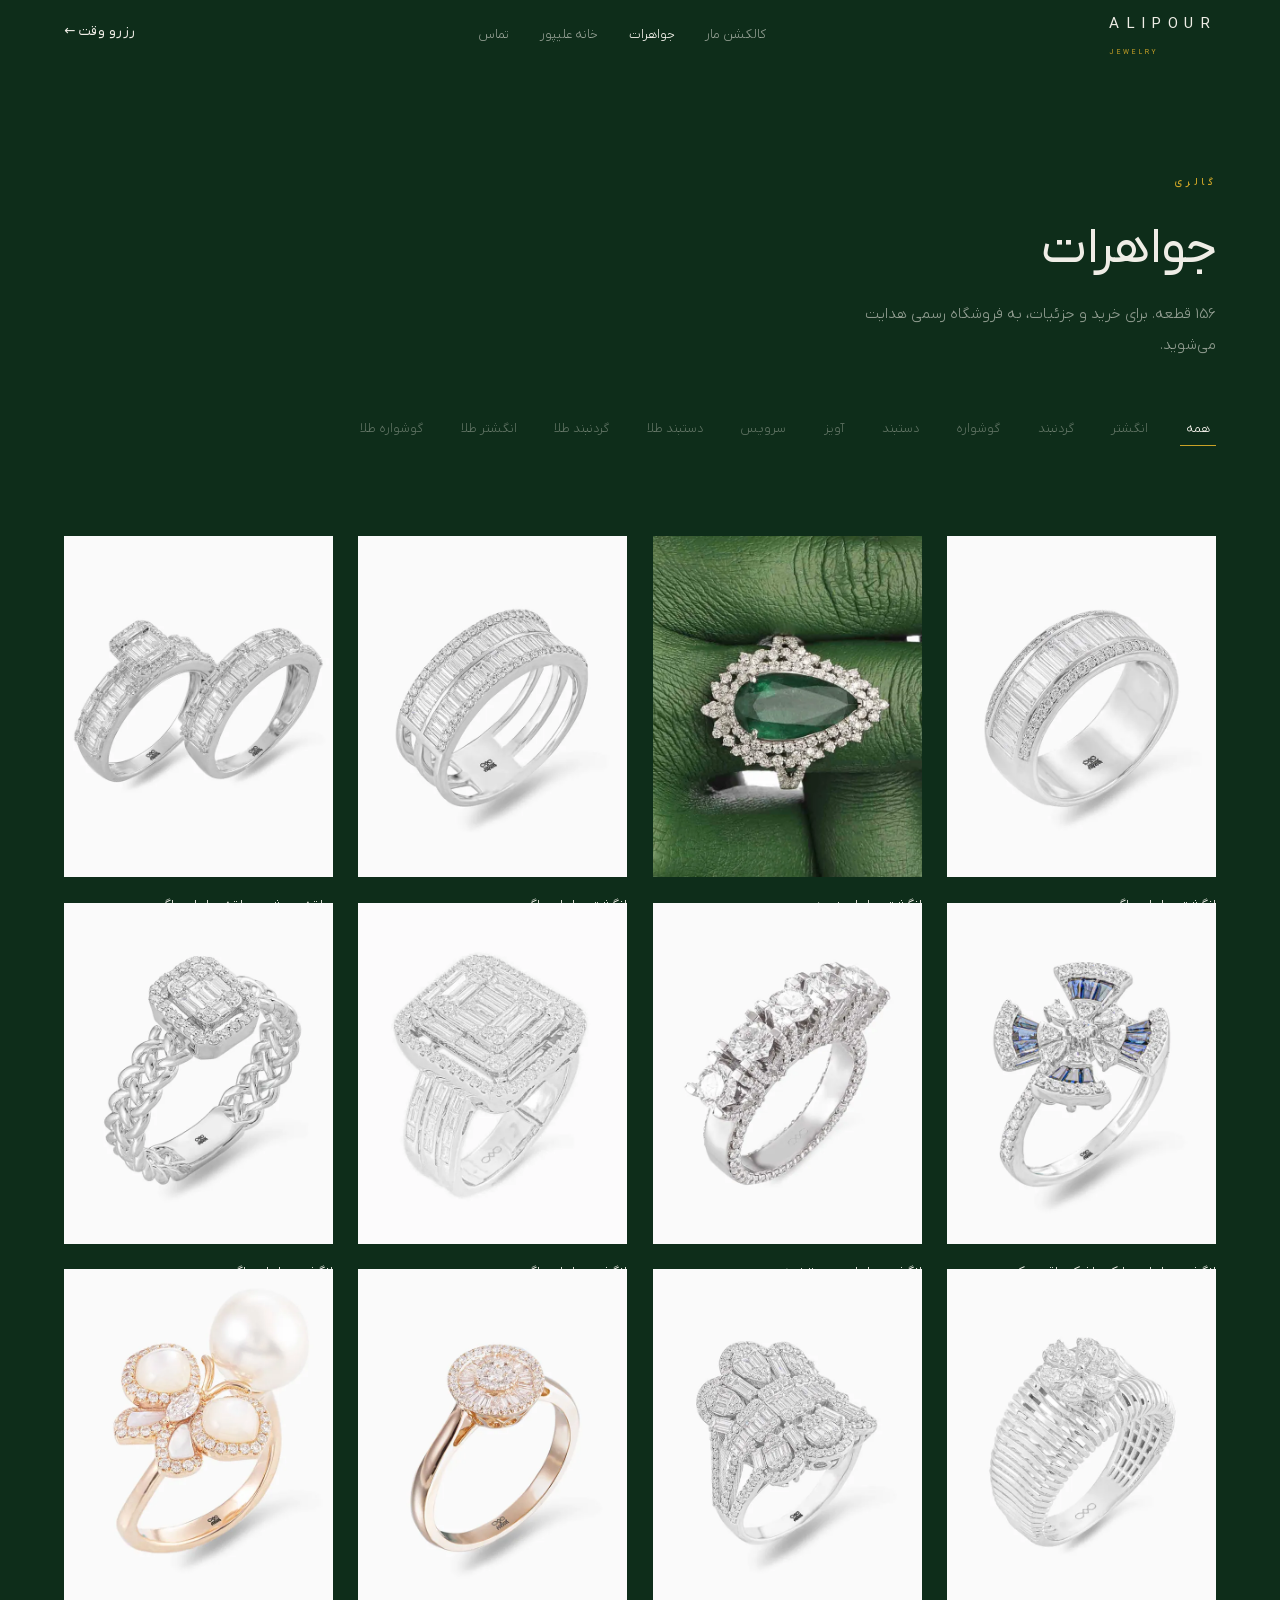
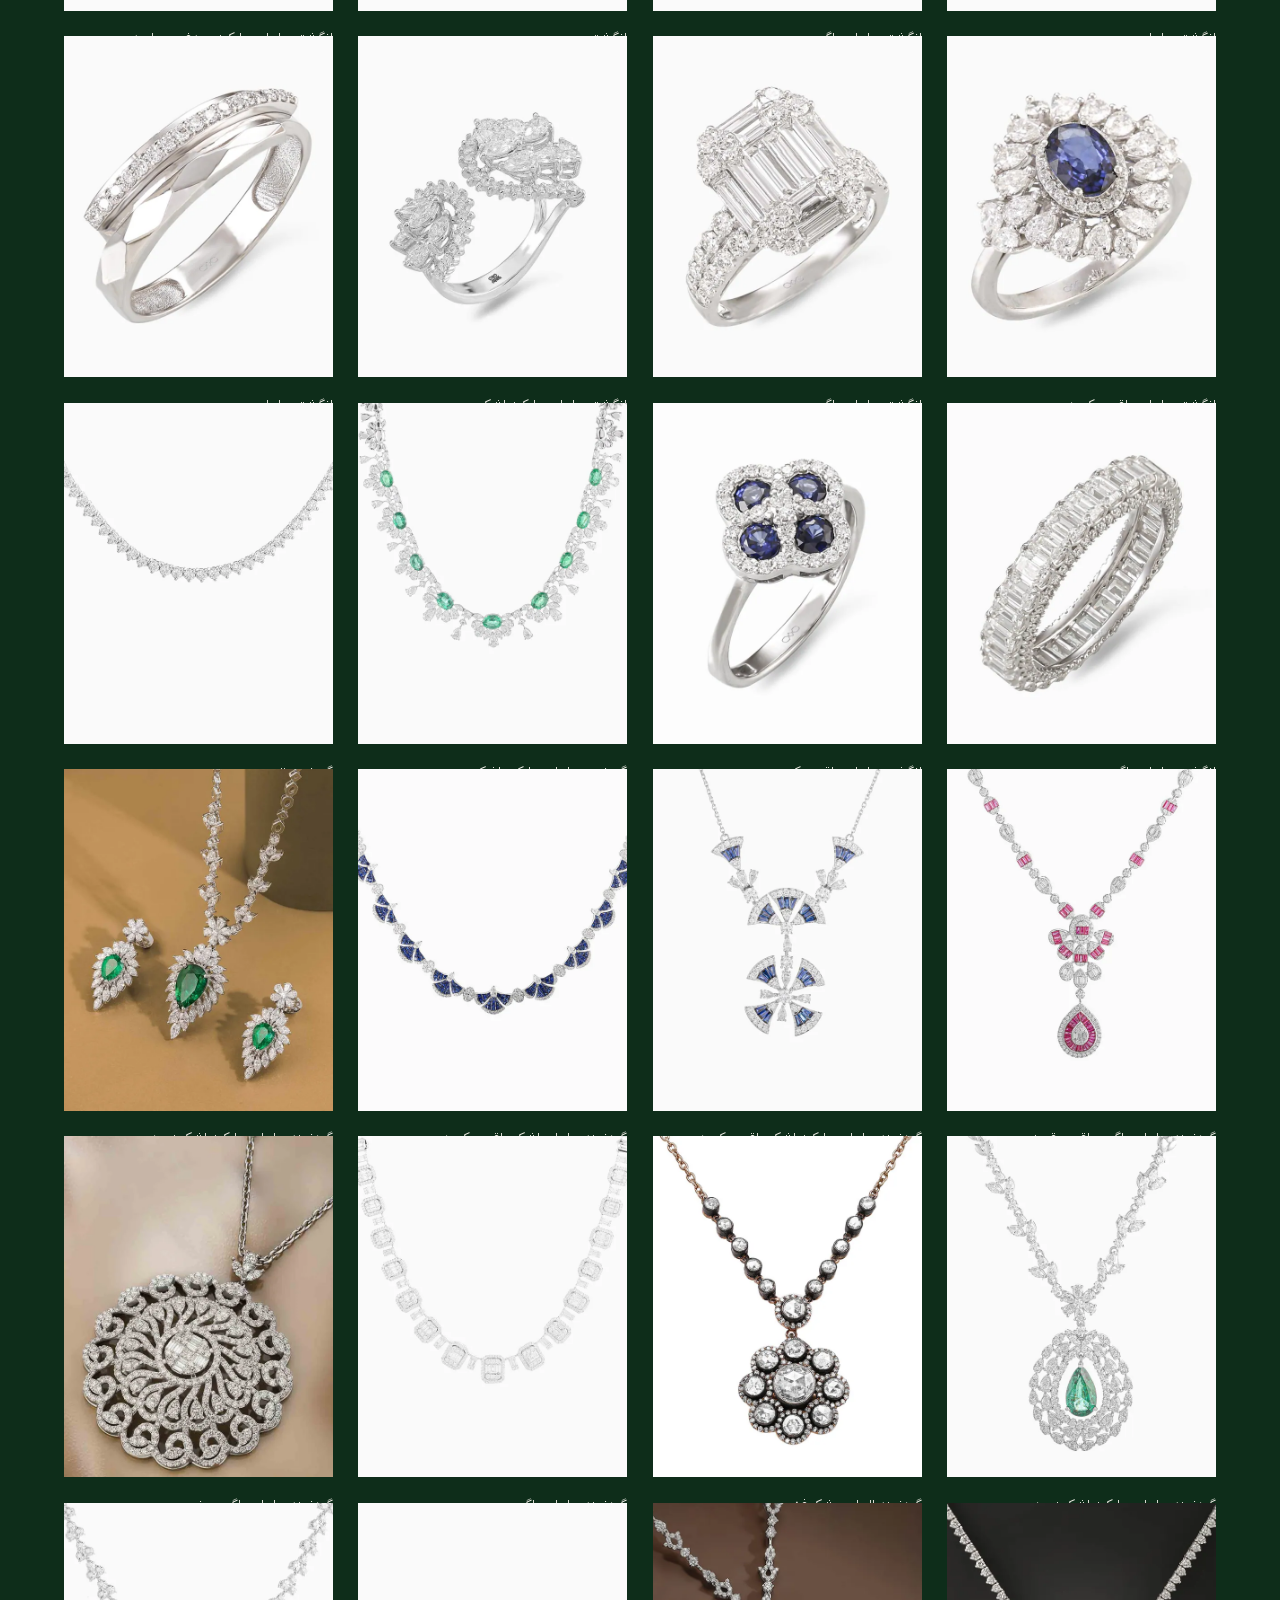
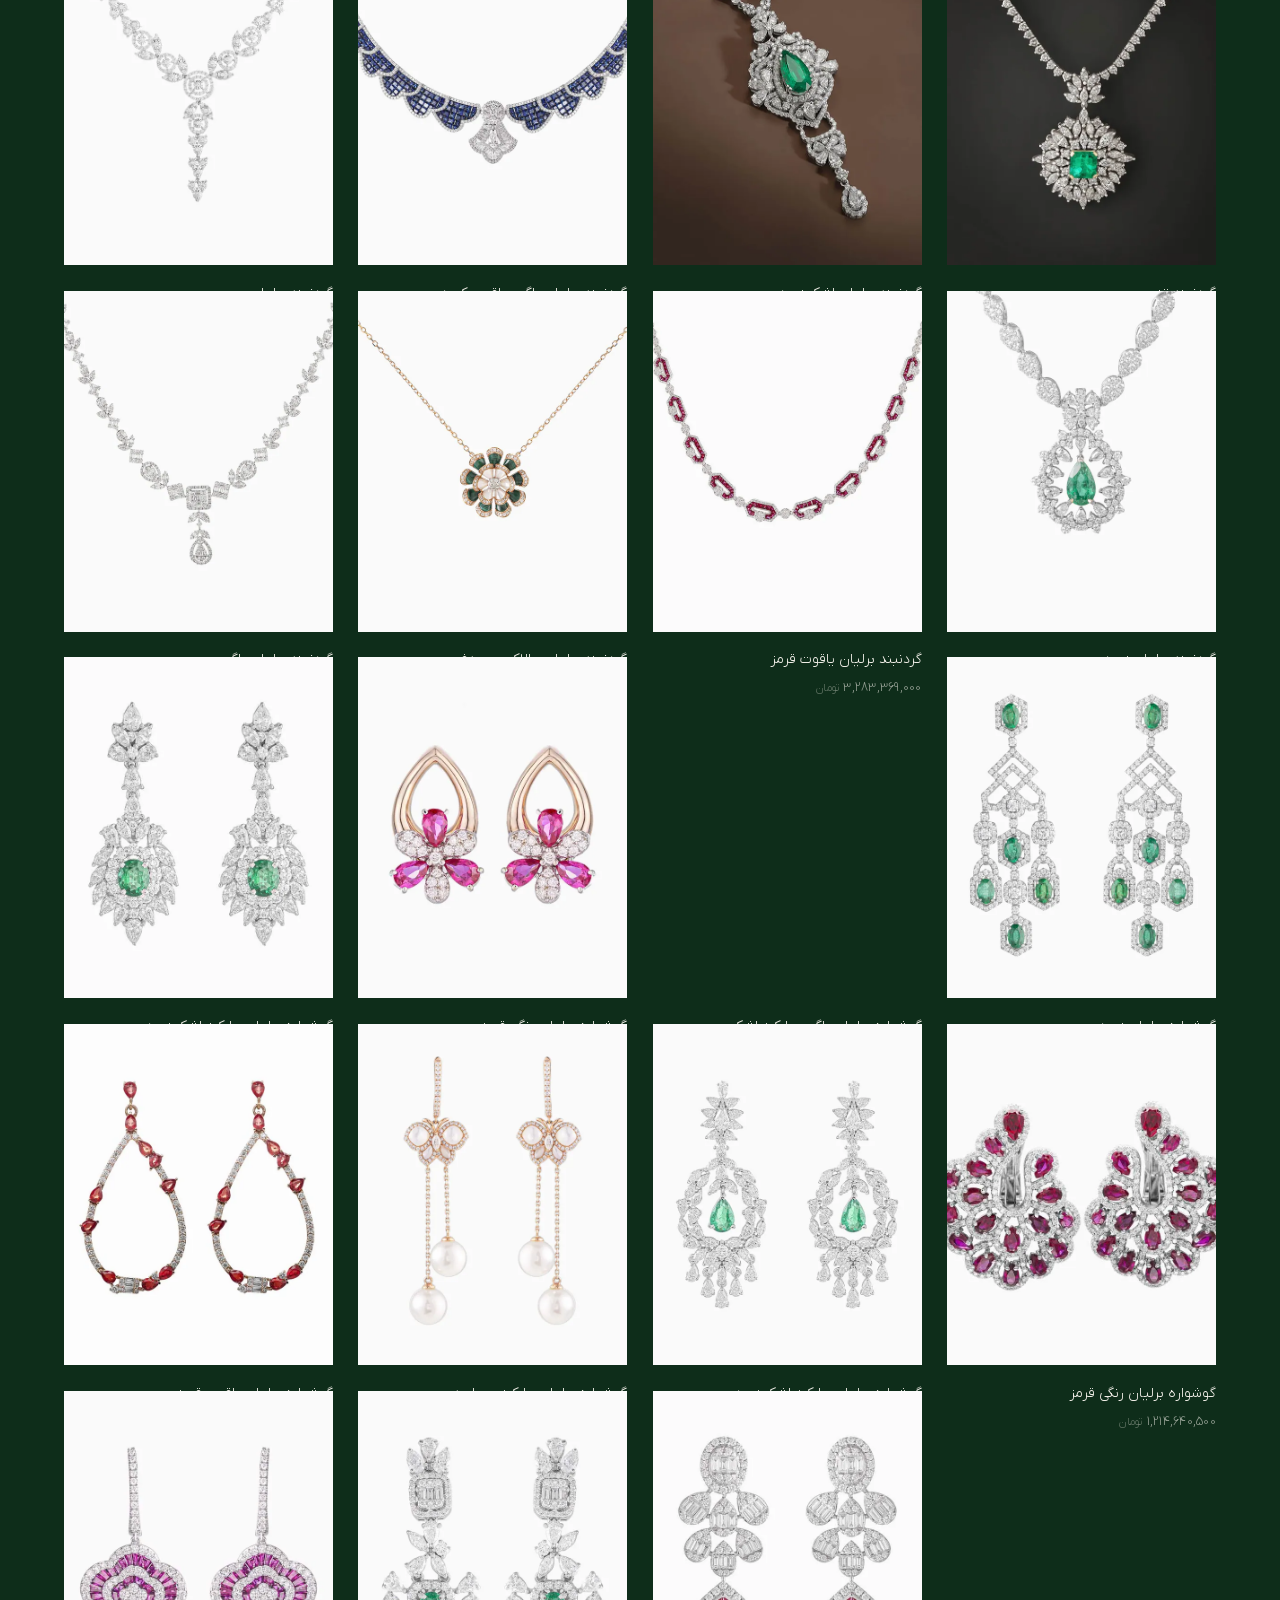
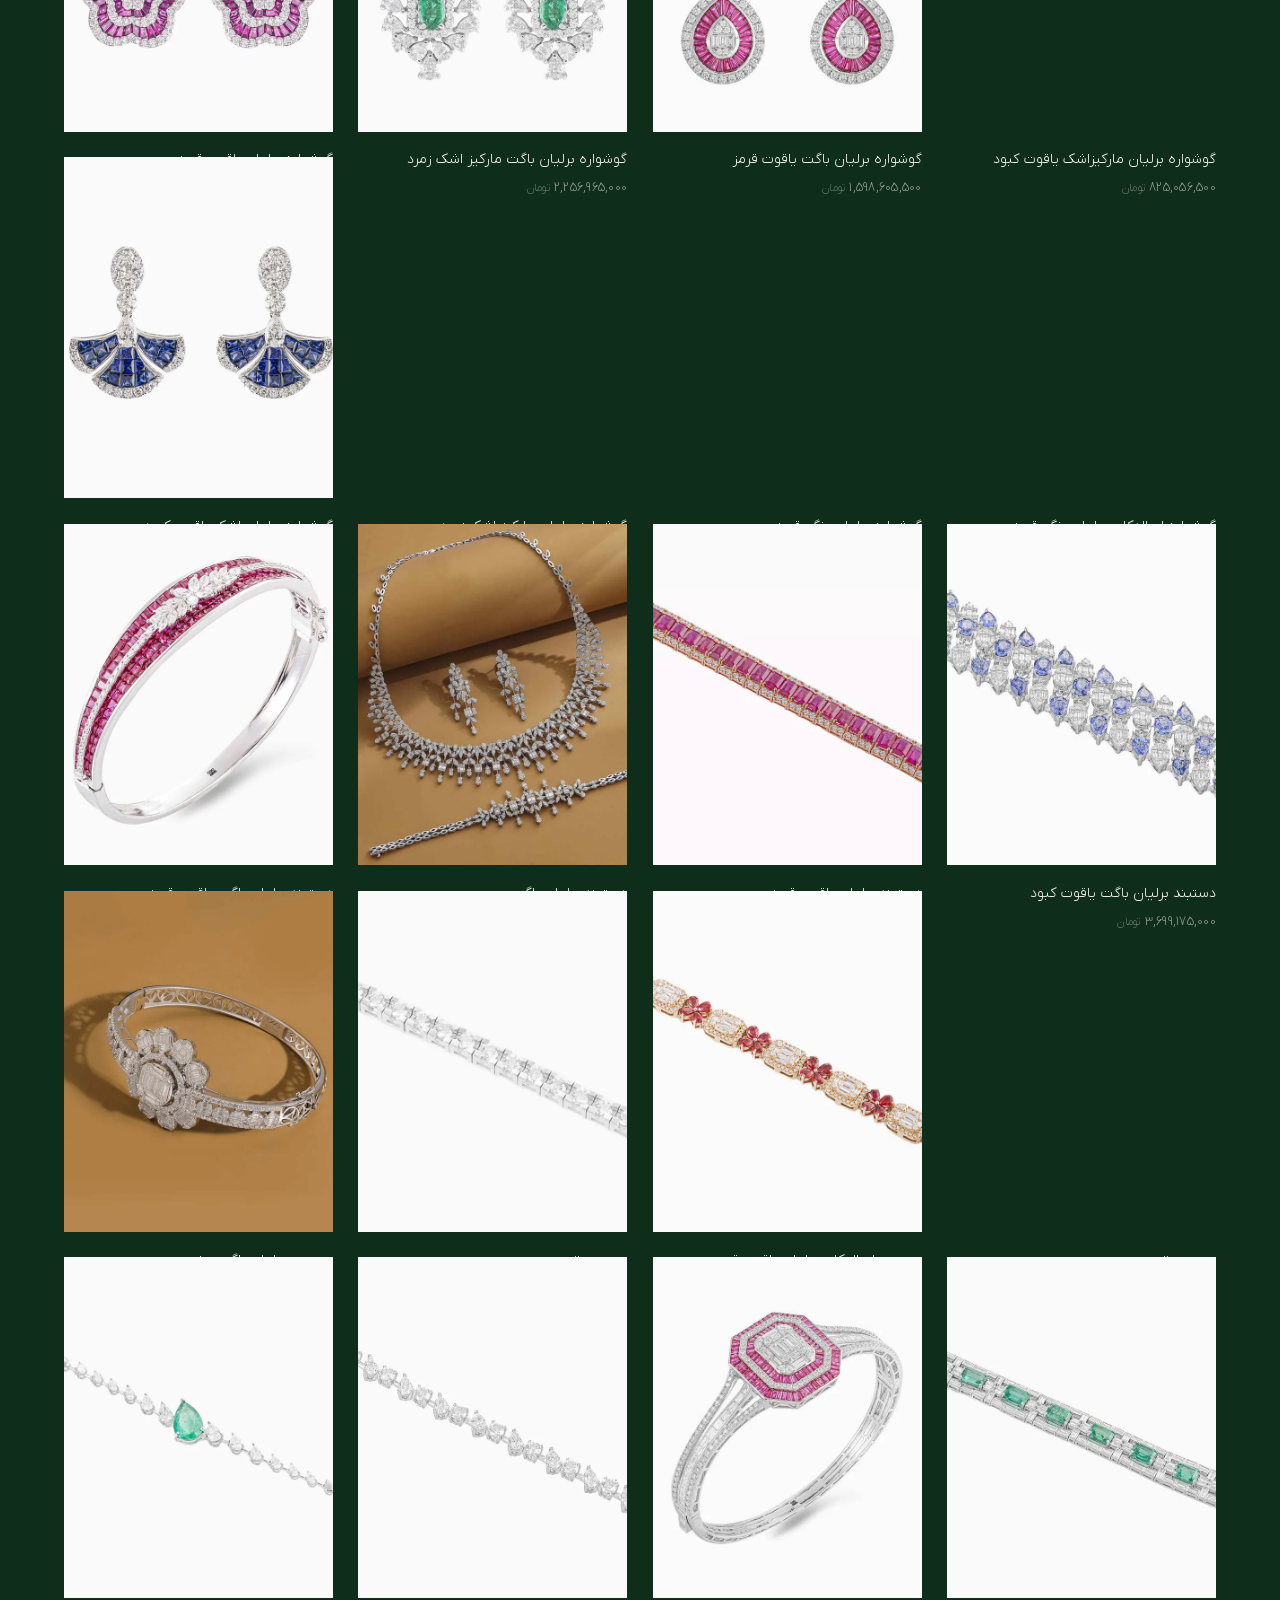
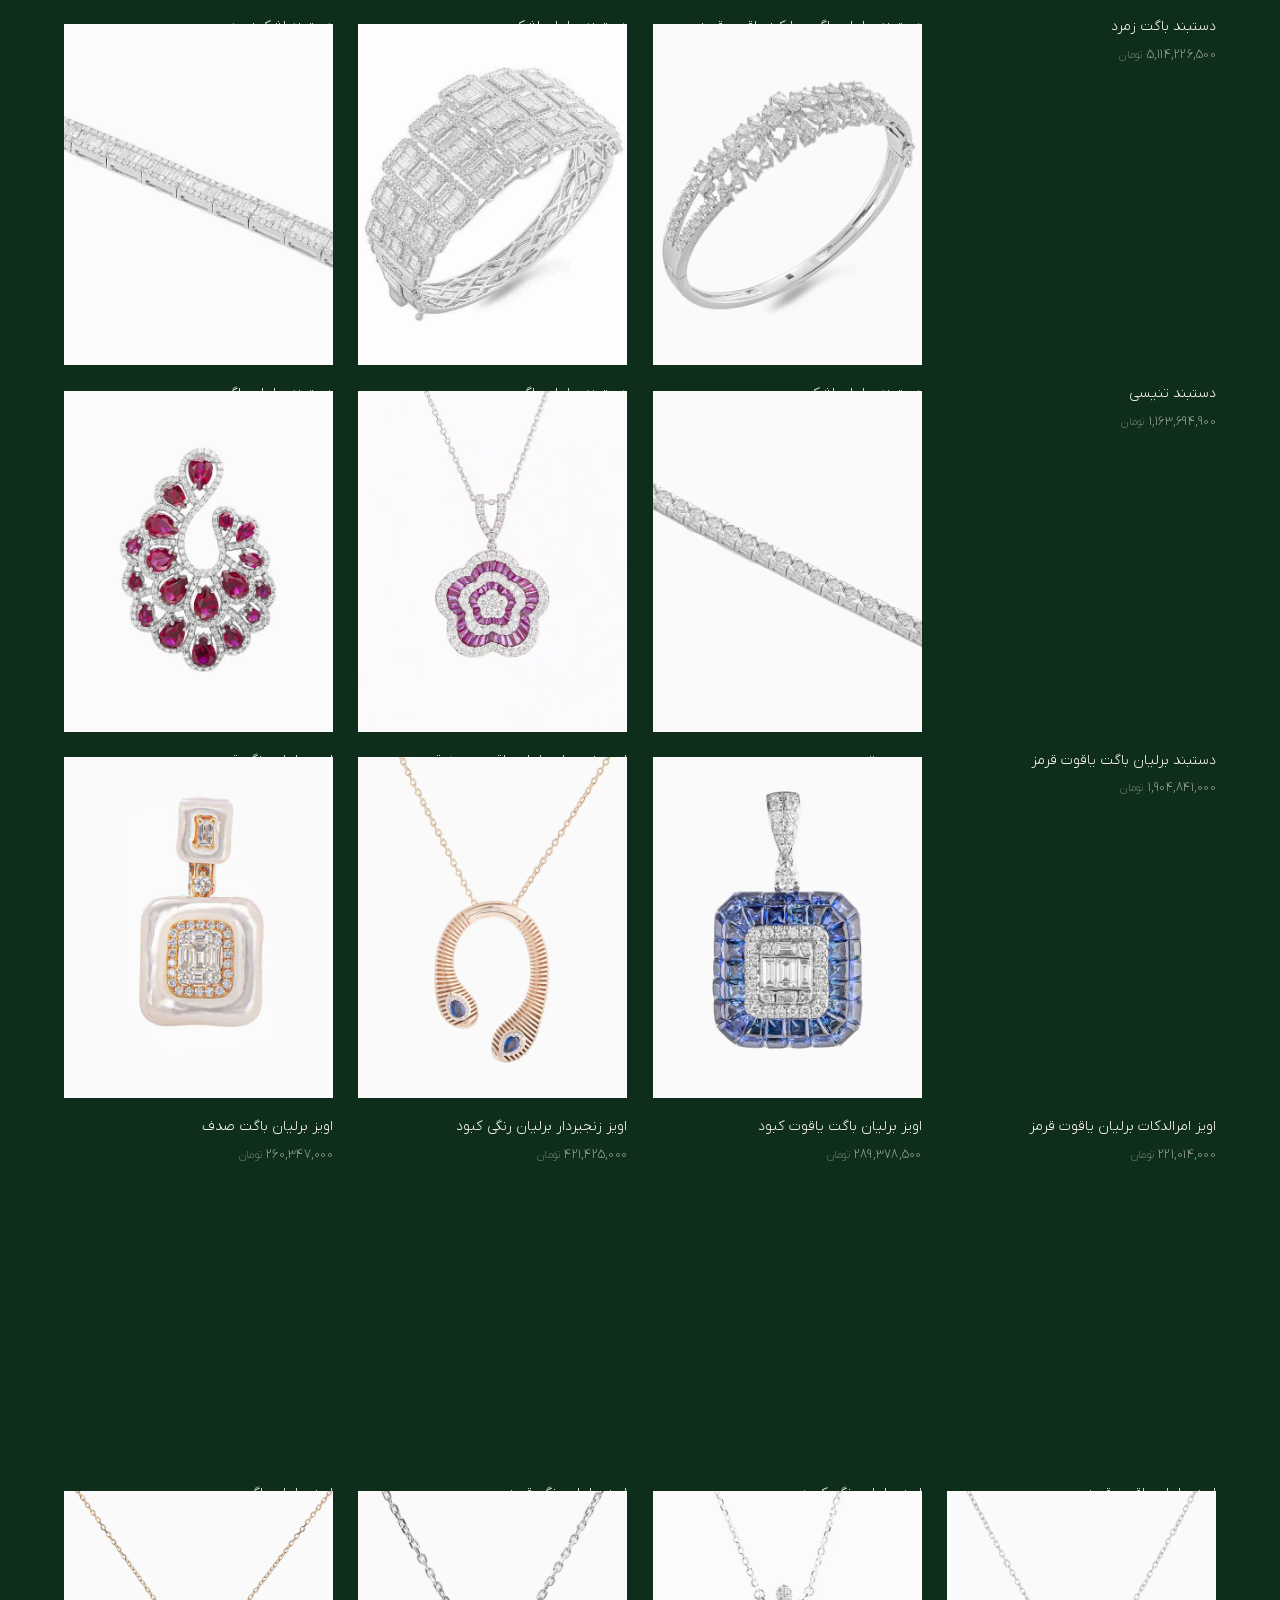
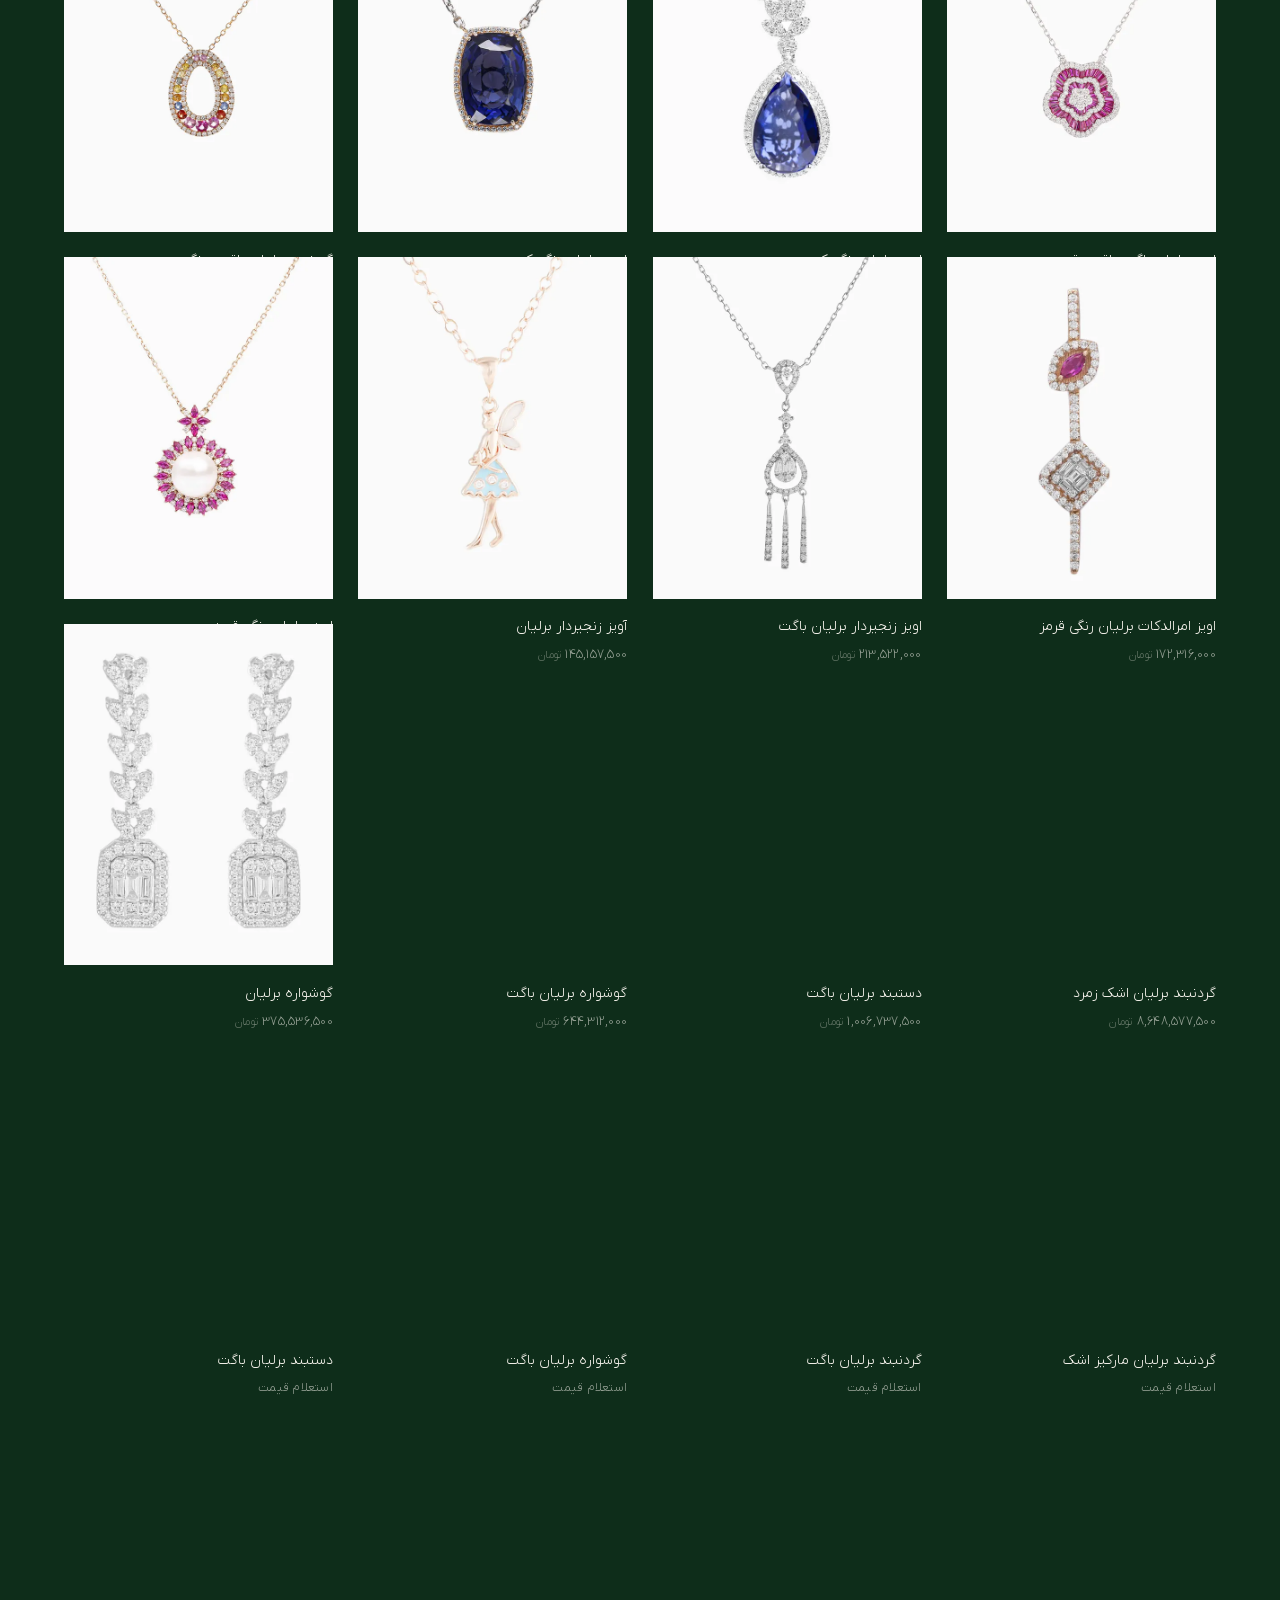
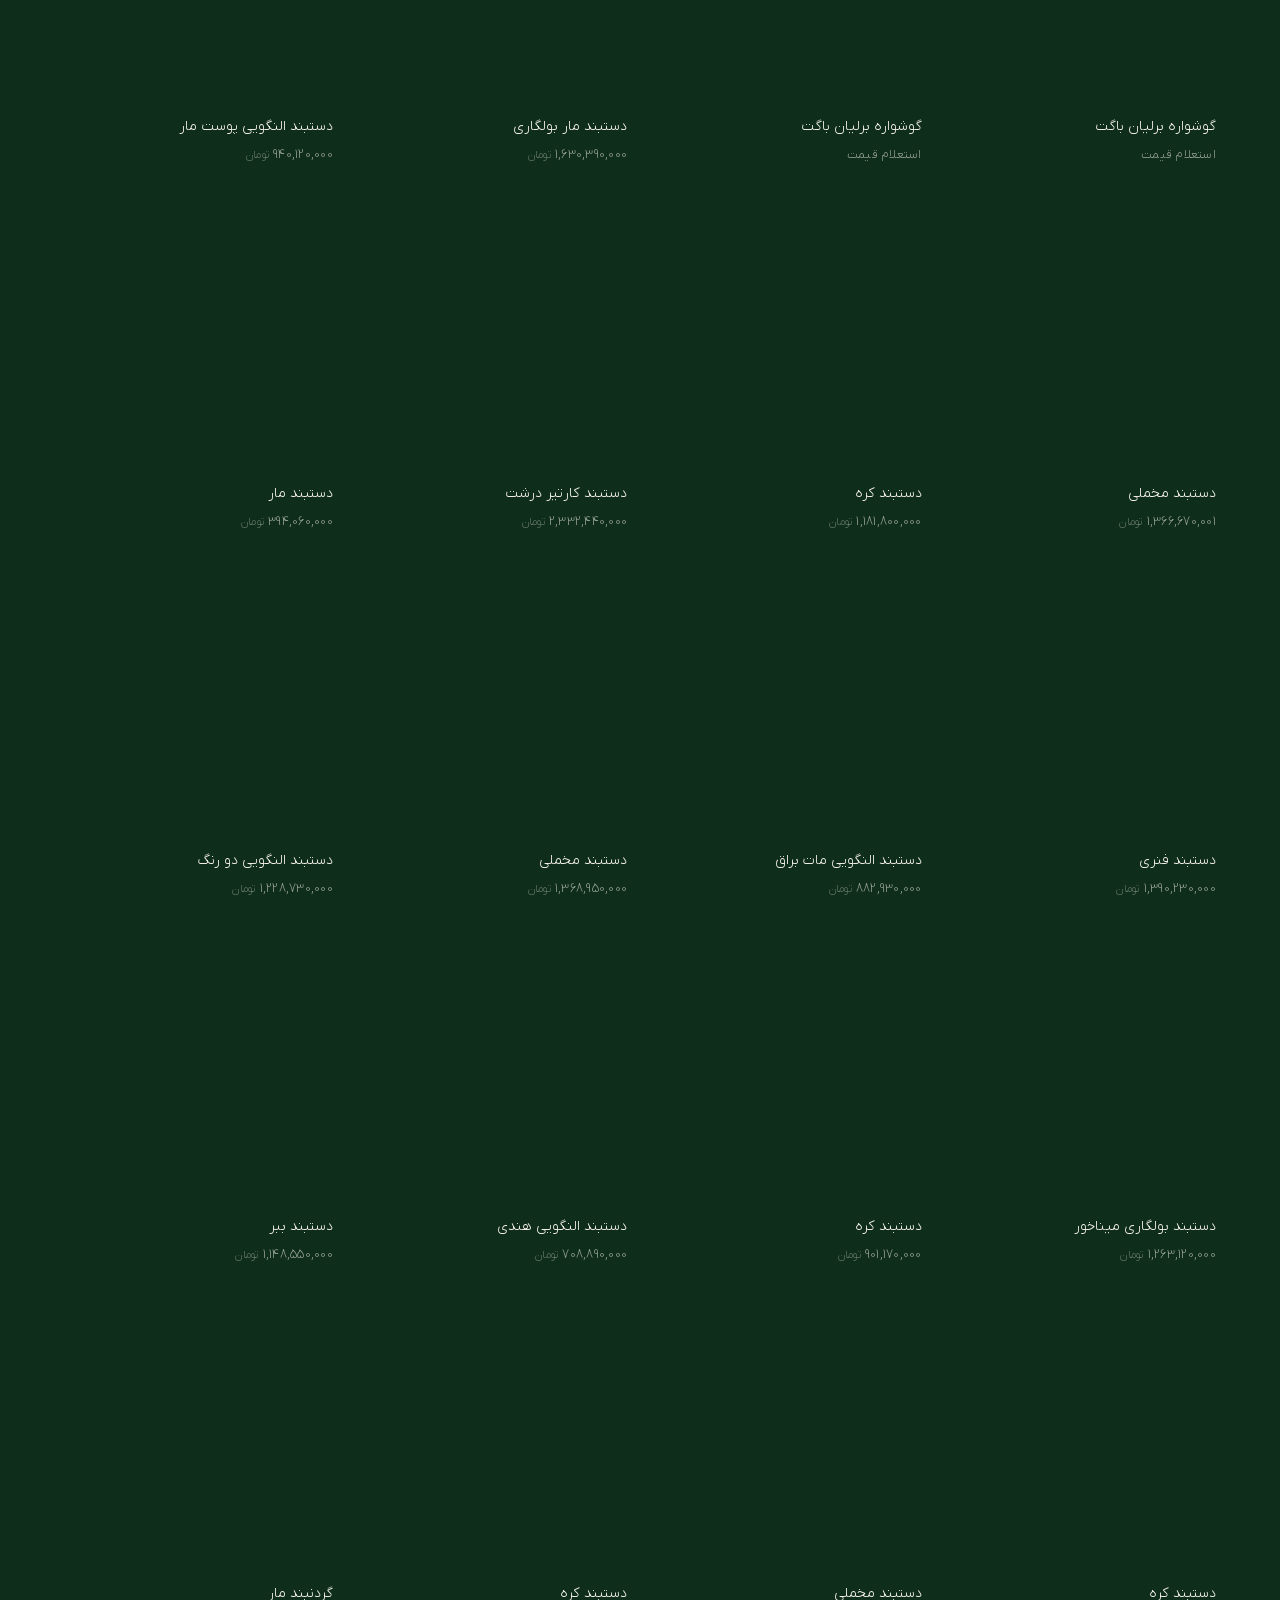
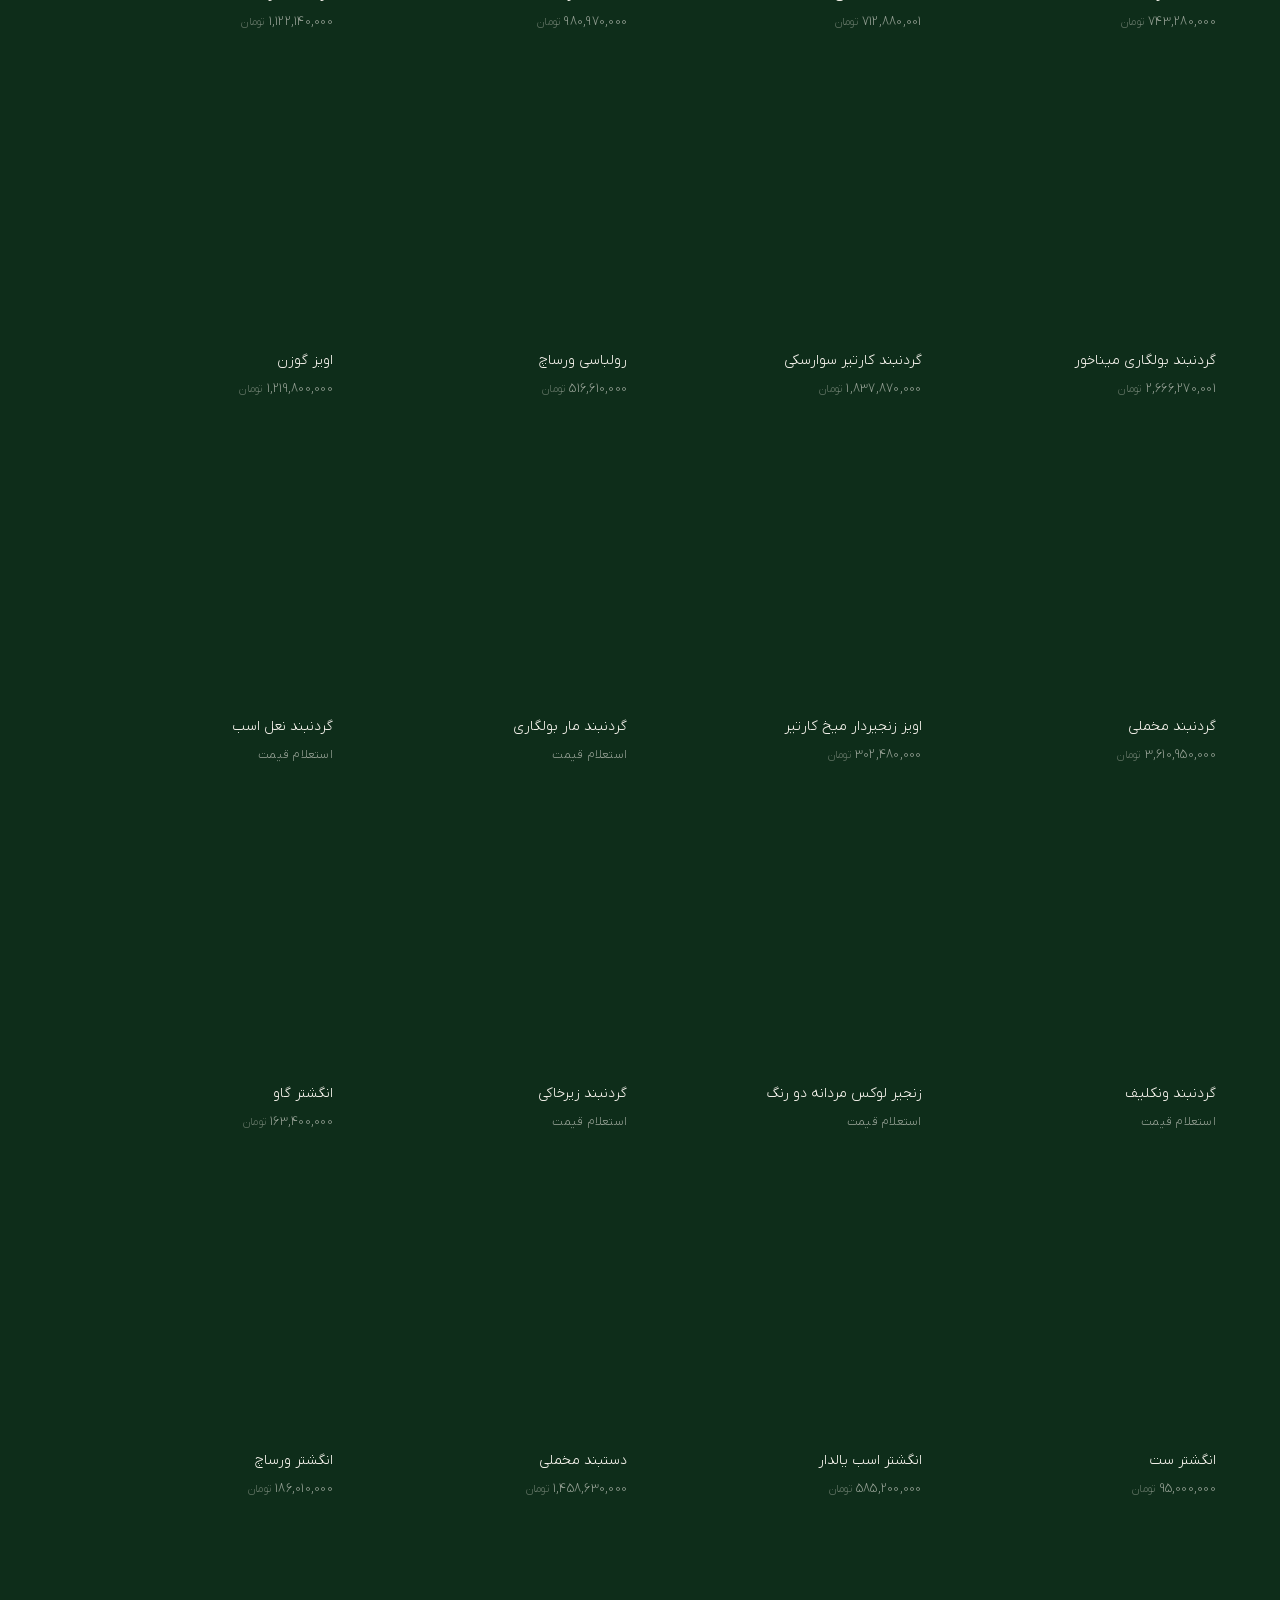
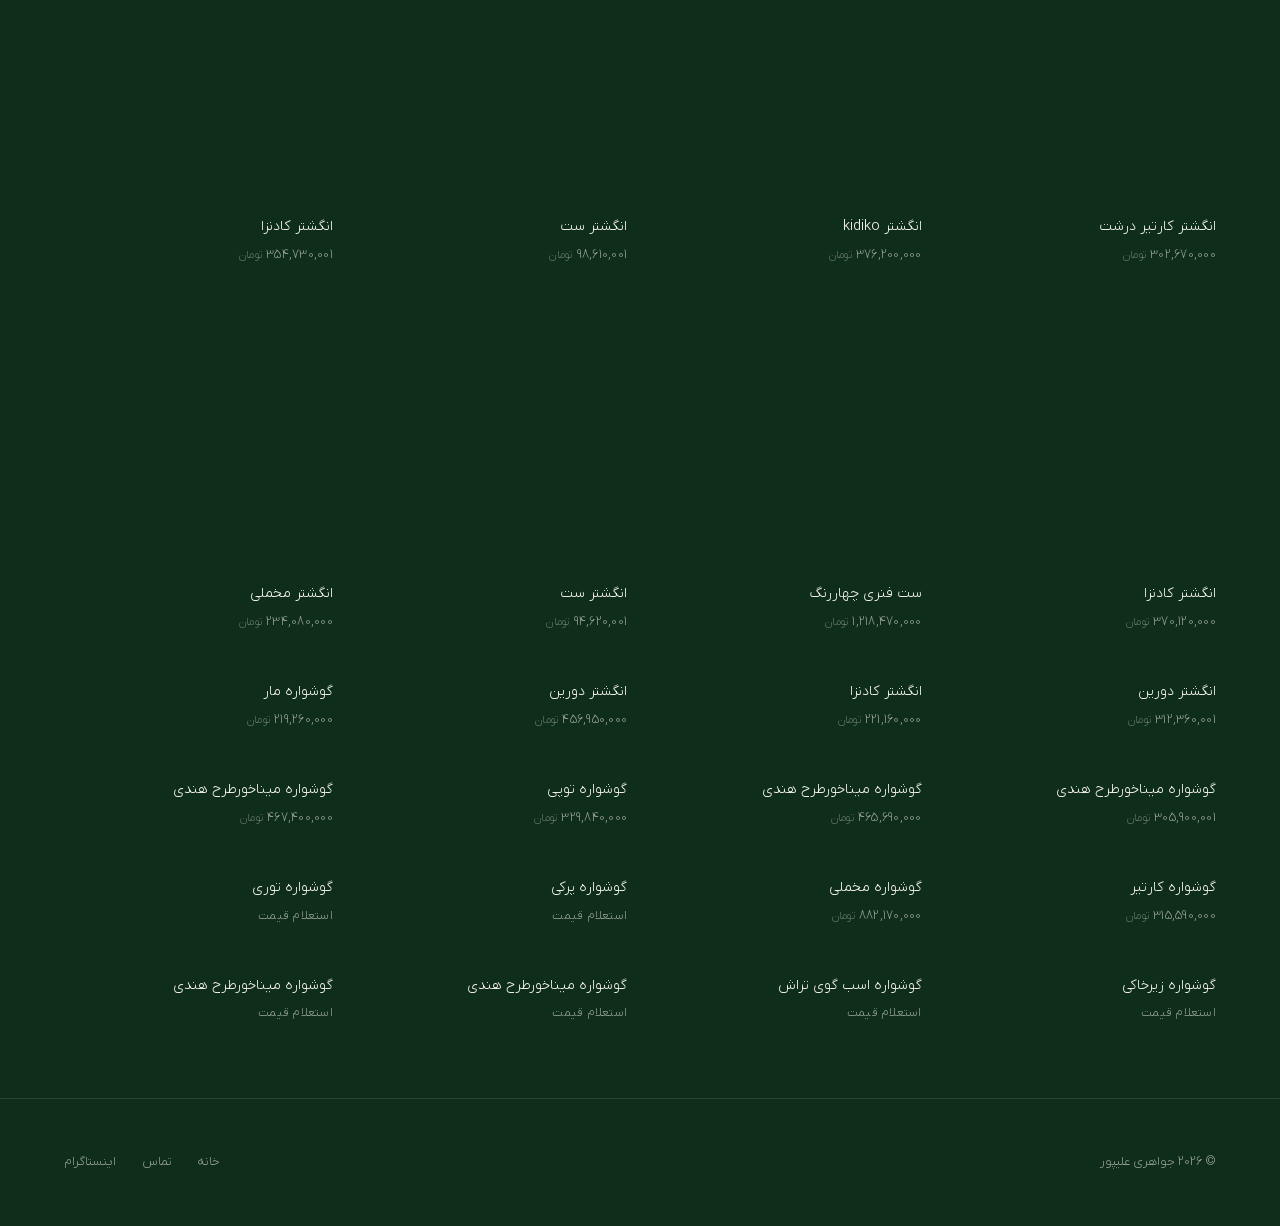
==== commit 8a1b327d: "Rebuild: deep green, minimal, jewel-first - Brand green #0e2d1a as the primary surface; gold demoted" ====
--- a/products.html
+++ b/products.html
@@ -3,80 +3,68 @@
 <head>
 <meta charset="utf-8">
 <meta name="viewport" content="width=device-width,initial-scale=1,viewport-fit=cover">
-<meta name="theme-color" content="#08070a">
-<title>گالری محصولات | جواهری علیپور</title>
-<meta name="description" content="گالری کامل جواهرات و طلای علیپور — انگشتر، گردنبند، گوشواره، دستبند، آویز و سرویس.">
+<meta name="theme-color" content="#0e2d1a">
+<title>جواهرات | جواهری علیپور</title>
+<meta name="description" content="گالری جواهرات و طلای علیپور — انگشتر، گردنبند، گوشواره، دستبند، آویز و سرویس.">
 <link rel="icon" href="assets/img/favicon.svg" type="image/svg+xml">
 <link rel="preload" as="font" type="font/woff2" href="assets/fonts/IRANYekanXFaNum-VF.woff2" crossorigin>
 <link rel="stylesheet" href="css/app.css">
 </head>
 <body>
 
-<div class="grain" aria-hidden="true"></div>
 <a class="skip" href="#main">پرش به محتوای اصلی</a>
 
-<header class="nav is-stuck">
+<header class="nav stuck">
   <div class="wrap nav__in">
-    <a class="brand" href="index.html" aria-label="جواهری علیپور">
-      <svg class="brand__mark" viewBox="0 0 60 34" fill="none" aria-hidden="true">
-        <path d="M4 17C4 9.8 10.6 8 15 12c2.6 2.4 4.2 5 6 5s3.4-2.6 6-5c4.4-4 11-2.2 11 5s-6.6 9-11 5c-2.6-2.4-4.2-5-6-5s-3.4 2.6-6 5C10.6 26 4 24.2 4 17Z" stroke="#c9a227" stroke-width="1.3"/>
-        <path d="M48 11.5c3.4 0 6 2.5 6 5.5s-2.6 5.5-6 5.5" stroke="#c9a227" stroke-width="1.3"/>
-      </svg>
-      <span class="brand__txt"><span class="brand__name">ALIPOUR</span><span class="brand__sub">JEWELRY</span></span>
-    </a>
+    <a class="brand" href="index.html">ALIPOUR<small>JEWELRY</small></a>
     <nav class="menu" aria-label="فهرست اصلی">
-      <a href="index.html#serpent">کالکشن مار</a>
-      <a href="index.html#collections">کالکشن‌ها</a>
+      <a href="index.html#collection">کالکشن مار</a>
       <a href="products.html" aria-current="page">جواهرات</a>
-      <a href="index.html#heritage">میراث</a>
+      <a href="index.html#house">خانه علیپور</a>
       <a href="index.html#contact">تماس</a>
     </nav>
-    <div class="nav__act">
-      <a class="btn only-lg" href="index.html#contact">رزرو مشاوره <i>←</i></a>
-      <button class="icobtn burger" aria-label="باز کردن فهرست" aria-expanded="false">
-        <svg viewBox="0 0 24 24" fill="none" stroke="currentColor" stroke-width="1.5"><path d="M4 8h16M4 16h16"/></svg>
-      </button>
-    </div>
+    <a class="lnk" href="index.html#contact">رزرو وقت <i>←</i></a>
+    <button class="burger" aria-label="فهرست" aria-expanded="false">
+      <svg viewBox="0 0 24 24"><path d="M4 9h16M4 15h16"/></svg>
+    </button>
   </div>
 </header>
 
 <div class="drawer" role="dialog" aria-label="فهرست">
   <button class="drawer__x" aria-label="بستن">×</button>
-  <a href="index.html#serpent">کالکشن مار</a>
-  <a href="index.html#collections">کالکشن‌ها</a>
+  <a href="index.html#collection">کالکشن مار</a>
   <a href="products.html">جواهرات</a>
-  <a href="index.html#heritage">میراث</a>
-  <a href="index.html#contact">تماس با ما</a>
+  <a href="index.html#house">خانه علیپور</a>
+  <a href="index.html#contact">تماس</a>
 </div>
 
 <main id="main">
-  <section class="section" style="padding-block:calc(var(--nav-h) + clamp(48px,7vw,110px)) clamp(30px,4vw,54px)">
+  <section style="padding-block:calc(var(--nav) + clamp(56px,8vw,120px)) clamp(24px,3vw,40px)">
     <div class="wrap">
-      <p class="eyebrow" data-rv>گالری</p>
-      <h1 class="h2 rv-lines" data-rv style="margin-bottom:1.2rem">
-        <span class="ln">همه‌ی قطعات</span>
-      </h1>
-      <p class="lede" data-rv style="margin-bottom:2.6rem">
-        <span data-count-out>۱۵۶</span> قطعه از گالری علیپور. برای خرید و جزئیات کامل هر قطعه،
-        به فروشگاه رسمی هدایت می‌شوید.
+      <span class="kicker" data-rv>گالری</span>
+      <h1 class="d1" data-rv style="margin-bottom:1rem">جواهرات</h1>
+      <p class="lead" data-rv style="margin-bottom:clamp(30px,4vw,54px)">
+        <span data-count-out>۱۵۶</span> قطعه. برای خرید و جزئیات، به فروشگاه رسمی هدایت می‌شوید.
       </p>
-      <div class="chips" data-filter-for="all-products" role="group" aria-label="فیلتر دسته‌بندی"></div>
+      <div class="chips" role="group" aria-label="فیلتر دسته‌بندی"></div>
     </div>
   </section>
 
-  <section style="padding-bottom:clamp(70px,10vw,150px)">
+  <section style="padding-bottom:clamp(80px,11vw,160px)">
     <div class="wrap">
-      <div class="grid g-4" id="all-products" data-products="all"></div>
+      <div class="grid g4" data-products></div>
     </div>
   </section>
 </main>
 
 <footer class="foot">
-  <div class="wrap">
-    <div class="foot__bot" style="margin-top:0;border-top:0">
-      <p class="small">© <span data-year>۱۴۰۴</span> جواهری علیپور — تمامی حقوق محفوظ است.</p>
-      <a class="link-u" href="index.html">بازگشت به خانه ←</a>
-    </div>
+  <div class="wrap foot__in">
+    <p class="small">© <span data-year>۱۴۰۴</span> جواهری علیپور</p>
+    <nav aria-label="پیوندها">
+      <a href="index.html">خانه</a>
+      <a href="index.html#contact">تماس</a>
+      <a href="https://instagram.com/alipour.jewelry" target="_blank" rel="noopener">اینستاگرام</a>
+    </nav>
   </div>
 </footer>
 
--- a/css/app.css
+++ b/css/app.css
@@ -1,12 +1,12 @@
 @charset "UTF-8";
 /* ==========================================================================
-   ALIPOUR JEWELRY — «شب و زر»
-   Design system. RTL-first. IRANYekanX variable.
+   ALIPOUR JEWELRY
+   Deep green. Minimal. The jewel does the talking.
    ========================================================================== */
 
-/* ---------- 1. FONTS ---------- */
+/* ---------- FONTS ---------- */
 @font-face{
-  font-family:'YekanVar';
+  font-family:'Yekan';
   src:url('../assets/fonts/IRANYekanXFaNum-VF.woff2') format('woff2-variations'),
       url('../assets/fonts/IRANYekanXFaNum-VF.woff2') format('woff2');
   font-weight:100 1000; font-style:normal; font-display:swap;
@@ -17,549 +17,253 @@
       url('../assets/fonts/IRANYekanX-VF.woff2') format('woff2');
   font-weight:100 1000; font-style:normal; font-display:swap;
 }
-/* static fallbacks for engines without variable support */
 @font-face{font-family:'YekanFB';src:url('../assets/fonts/IRANYekanXFaNum-Light.woff2') format('woff2');font-weight:300;font-display:swap}
 @font-face{font-family:'YekanFB';src:url('../assets/fonts/IRANYekanXFaNum-Regular.woff2') format('woff2');font-weight:400;font-display:swap}
 @font-face{font-family:'YekanFB';src:url('../assets/fonts/IRANYekanXFaNum-Medium.woff2') format('woff2');font-weight:500;font-display:swap}
 @font-face{font-family:'YekanFB';src:url('../assets/fonts/IRANYekanXFaNum-DemiBold.woff2') format('woff2');font-weight:600;font-display:swap}
-@font-face{font-family:'YekanFB';src:url('../assets/fonts/IRANYekanXFaNum-Bold.woff2') format('woff2');font-weight:700;font-display:swap}
-@font-face{font-family:'YekanFB';src:url('../assets/fonts/IRANYekanXFaNum-ExtraBold.woff2') format('woff2');font-weight:800;font-display:swap}
-@font-face{font-family:'YekanFB';src:url('../assets/fonts/IRANYekanXFaNum-Black.woff2') format('woff2');font-weight:900;font-display:swap}
-
-/* ---------- 2. TOKENS ---------- */
+
+/* ---------- TOKENS ---------- */
 :root{
-  /* ink */
-  --ink:#08070a;
-  --ink-2:#0e0d12;
-  --ink-3:#15131a;
-  --ink-4:#1e1b25;
-  --line:rgba(201,162,39,.16);
-  --line-soft:rgba(242,239,232,.09);
-
-  /* metal */
+  --g0:#071a0f;               /* deepest — behind the jewel */
+  --g1:#0b2415;
+  --g2:#0e2d1a;               /* the brand green — page base */
+  --g3:#143720;               /* raised */
+  --emerald:#006830;          /* their mark green — rare accent */
+
+  --bone:#efede6;
+  --dim:rgba(239,237,230,.56);
+  --faint:rgba(239,237,230,.34);
+  --line:rgba(239,237,230,.12);
   --gold:#c9a227;
-  --gold-lt:#e8ce7a;
-  --gold-pale:#f5e6b8;
-  --gold-dp:#8c6d14;
-  --gold-grad:linear-gradient(100deg,#8c6d14 0%,#c9a227 22%,#f5e6b8 48%,#c9a227 74%,#8c6d14 100%);
-
-  /* stone */
-  --emerald:#12734f;
-  --emerald-lt:#3fd39b;
-
-  /* type */
-  --ivory:#f2efe8;
-  --muted:#98918a;
-  --dim:#6b6560;
-
-  /* motion */
+
   --ease:cubic-bezier(.16,1,.3,1);
-  --ease-io:cubic-bezier(.65,0,.35,1);
-  --slow:1.1s;
-
-  /* layout */
-  --gut:clamp(20px,5vw,88px);
-  --maxw:1680px;
-  --nav-h:76px;
-}
-
-/* ---------- 3. RESET ---------- */
+  --gut:clamp(20px,5vw,80px);
+  --maxw:1560px;
+  --nav:70px;
+}
+
+/* ---------- RESET ---------- */
 *,*::before,*::after{box-sizing:border-box}
-html{-webkit-text-size-adjust:100%;scroll-behavior:smooth}
+html{-webkit-text-size-adjust:100%;scroll-behavior:smooth;background:var(--g2)}
 @media (prefers-reduced-motion:reduce){html{scroll-behavior:auto}}
 body{
-  margin:0; background:var(--ink); color:var(--ivory);
-  font-family:'YekanVar','YekanFB',system-ui,sans-serif;
-  font-weight:350; font-size:clamp(15px,.98vw,17px); line-height:2;
-  -webkit-font-smoothing:antialiased; -moz-osx-font-smoothing:grayscale;
+  margin:0;background:var(--g2);color:var(--bone);
+  font-family:'Yekan','YekanFB',system-ui,sans-serif;
+  font-weight:300;font-size:clamp(14.5px,.92vw,16px);line-height:1.95;
+  -webkit-font-smoothing:antialiased;-moz-osx-font-smoothing:grayscale;
   overflow-x:hidden;
 }
-img,svg,canvas,video{display:block;max-width:100%}
+img,svg,canvas{display:block;max-width:100%}
 img{height:auto}
 a{color:inherit;text-decoration:none}
 button{font:inherit;color:inherit;background:none;border:0;cursor:pointer}
-h1,h2,h3,h4,p,figure,blockquote{margin:0}
-ul,ol{margin:0;padding:0;list-style:none}
-:focus-visible{outline:2px solid var(--gold-lt);outline-offset:3px;border-radius:2px}
-::selection{background:var(--gold);color:var(--ink)}
-
-/* scrollbar */
-::-webkit-scrollbar{width:9px}
-::-webkit-scrollbar-track{background:var(--ink)}
-::-webkit-scrollbar-thumb{background:#2c2733;border-radius:9px;border:2px solid var(--ink)}
-::-webkit-scrollbar-thumb:hover{background:var(--gold-dp)}
-
-/* ---------- 4. TYPE ---------- */
-.lat{font-family:'YekanLat','YekanVar',sans-serif;direction:ltr;unicode-bidi:isolate}
-.display{
-  font-weight:800; line-height:1.12; letter-spacing:-.022em;
-  font-size:clamp(2.1rem,6.2vw,5.6rem);
-}
-.h2{font-weight:700;line-height:1.2;letter-spacing:-.018em;font-size:clamp(1.75rem,3.9vw,3.5rem)}
-.h3{font-weight:600;line-height:1.35;letter-spacing:-.012em;font-size:clamp(1.15rem,1.9vw,1.7rem)}
-.lede{font-weight:300;font-size:clamp(1rem,1.28vw,1.24rem);line-height:2.05;color:#cdc7bf;max-width:62ch}
-.small{font-size:.83rem;line-height:1.9;color:var(--muted)}
-
-.eyebrow{
-  font-size:.7rem; font-weight:600; letter-spacing:.34em; color:var(--gold);
-  display:flex; align-items:center; gap:.85em; margin-bottom:1.5rem;
-}
-.eyebrow::after{content:'';flex:1;height:1px;background:linear-gradient(to left,var(--line),transparent);max-width:120px}
-
-.goldtext{
-  background:var(--gold-grad); -webkit-background-clip:text; background-clip:text;
-  -webkit-text-fill-color:transparent; color:transparent;
-}
-
-/* ---------- 5. LAYOUT ---------- */
+h1,h2,h3,h4,p{margin:0;font-weight:inherit}
+ul{margin:0;padding:0;list-style:none}
+:focus-visible{outline:1px solid var(--gold);outline-offset:4px}
+::selection{background:var(--gold);color:var(--g0)}
+::-webkit-scrollbar{width:7px}
+::-webkit-scrollbar-track{background:var(--g2)}
+::-webkit-scrollbar-thumb{background:#1d4429}
+
+/* ---------- TYPE ---------- */
+.lat{font-family:'YekanLat','Yekan',sans-serif;direction:ltr;unicode-bidi:isolate}
+.d1{font-size:clamp(1.9rem,4vw,3.4rem);font-weight:400;line-height:1.28;letter-spacing:-.02em}
+.d2{font-size:clamp(1.45rem,2.6vw,2.3rem);font-weight:400;line-height:1.35;letter-spacing:-.018em}
+.lead{font-size:clamp(.95rem,1.05vw,1.08rem);font-weight:300;line-height:2.05;color:var(--dim);max-width:52ch}
+.kicker{
+  font-size:.66rem;font-weight:500;letter-spacing:.32em;color:var(--gold);
+  display:block;margin-bottom:1.5rem;
+}
+.small{font-size:.8rem;color:var(--dim);line-height:1.9}
+
+/* ---------- LAYOUT ---------- */
 .wrap{max-width:var(--maxw);margin-inline:auto;padding-inline:var(--gut)}
-.section{padding-block:clamp(76px,11vw,168px);position:relative}
-.rule{height:1px;background:linear-gradient(to left,transparent,var(--line) 18%,var(--line) 82%,transparent);border:0;margin:0}
-
-/* grain */
-.grain{
-  position:fixed;inset:0;z-index:9999;pointer-events:none;opacity:.032;mix-blend-mode:overlay;
-  background-image:url("data:image/svg+xml,%3Csvg xmlns='http://www.w3.org/2000/svg' width='200' height='200'%3E%3Cfilter id='n'%3E%3CfeTurbulence type='fractalNoise' baseFrequency='.85' numOctaves='3'/%3E%3C/filter%3E%3Crect width='200' height='200' filter='url(%23n)'/%3E%3C/svg%3E");
-}
-
-/* ---------- 6. BUTTONS ---------- */
-.btn{
-  --bg:transparent; --fg:var(--ivory); --bd:var(--line);
-  position:relative;display:inline-flex;align-items:center;gap:.7em;
-  padding:.95em 2.1em;border:1px solid var(--bd);color:var(--fg);background:var(--bg);
-  font-size:.85rem;font-weight:600;letter-spacing:.04em;border-radius:999px;
-  overflow:hidden;isolation:isolate;transition:color .5s var(--ease),border-color .5s var(--ease);
-}
-.btn::before{
-  content:'';position:absolute;inset:0;z-index:-1;background:var(--gold-grad);
-  transform:translateY(101%);transition:transform .6s var(--ease);
-}
-.btn:hover{color:#120f06;border-color:transparent}
-.btn:hover::before{transform:translateY(0)}
-.btn--gold{--bd:transparent;color:#120f06;background:var(--gold-grad)}
-.btn--gold::before{background:#f7ecc9}
-.btn i{font-style:normal;transition:transform .5s var(--ease)}
-.btn:hover i{transform:translateX(-4px)}
-
-.link-u{
-  position:relative;display:inline-block;padding-block:.15em;font-weight:500;font-size:.9rem;color:var(--gold-lt);
-}
-.link-u::after{
-  content:'';position:absolute;inset-inline:0;bottom:0;height:1px;background:currentColor;
-  transform-origin:right;transform:scaleX(0);transition:transform .55s var(--ease);
-}
-.link-u:hover::after{transform:scaleX(1)}
-
-/* ---------- 7. NAV ---------- */
+.sec{padding-block:clamp(90px,13vw,190px)}
+.hr{height:1px;background:var(--line);border:0;margin:0}
+
+/* ---------- LINKS ---------- */
+.lnk{
+  position:relative;display:inline-block;font-size:.84rem;font-weight:400;
+  letter-spacing:.03em;padding-bottom:.4em;color:var(--bone);
+}
+.lnk::after{
+  content:'';position:absolute;inset-inline:0;bottom:0;height:1px;background:var(--gold);
+  transform-origin:right;transform:scaleX(0);transition:transform .6s var(--ease);
+}
+.lnk:hover::after{transform:scaleX(1)}
+.lnk--on::after{transform:scaleX(1);background:var(--line)}
+.lnk i{font-style:normal;display:inline-block;transition:transform .5s var(--ease)}
+.lnk:hover i{transform:translateX(-4px)}
+
+/* ---------- NAV ---------- */
 .nav{
-  position:fixed;inset-block-start:0;inset-inline:0;z-index:900;height:var(--nav-h);
-  display:flex;align-items:center;
-  transition:background .5s var(--ease),backdrop-filter .5s,border-color .5s,height .5s var(--ease);
+  position:fixed;inset-block-start:0;inset-inline:0;z-index:100;height:var(--nav);
+  display:flex;align-items:center;transition:background .6s var(--ease),border-color .6s;
   border-bottom:1px solid transparent;
 }
-.nav.is-stuck{
-  background:rgba(8,7,10,.82);backdrop-filter:blur(18px) saturate(1.3);
-  -webkit-backdrop-filter:blur(18px) saturate(1.3);
-  border-bottom-color:var(--line);height:64px;
-}
-.nav.is-hidden{transform:translateY(-100%)}
+.nav.stuck{background:rgba(14,45,26,.88);backdrop-filter:blur(16px);
+  -webkit-backdrop-filter:blur(16px);border-bottom-color:var(--line)}
 .nav__in{display:flex;align-items:center;justify-content:space-between;gap:2rem;width:100%}
-.brand{display:flex;align-items:center;gap:.7rem;flex:0 0 auto}
-.brand__mark{width:34px;height:34px;flex:none}
-.brand__txt{display:flex;flex-direction:column;line-height:1}
-.brand__name{font-family:'YekanLat',sans-serif;direction:ltr;font-weight:500;font-size:1.02rem;letter-spacing:.3em}
-.brand__sub{font-family:'YekanLat',sans-serif;direction:ltr;font-size:.5rem;letter-spacing:.42em;color:var(--gold);margin-top:5px}
-
-.menu{display:flex;align-items:center;gap:clamp(1rem,2vw,2.3rem)}
-.menu a{font-size:.87rem;font-weight:450;color:#d6d1c9;position:relative;padding-block:.5em;transition:color .4s}
-.menu a::after{
-  content:'';position:absolute;inset-inline:0;bottom:0;height:1px;background:var(--gold);
-  transform:scaleX(0);transform-origin:right;transition:transform .5s var(--ease);
-}
-.menu a:hover{color:var(--gold-lt)}
-.menu a:hover::after,.menu a[aria-current]::after{transform:scaleX(1)}
-.nav__act{display:flex;align-items:center;gap:1rem;flex:0 0 auto}
-.icobtn{
-  width:38px;height:38px;display:grid;place-items:center;border:1px solid var(--line-soft);border-radius:50%;
-  transition:border-color .4s,background .4s,transform .4s var(--ease);
-}
-.icobtn:hover{border-color:var(--gold);background:rgba(201,162,39,.09);transform:translateY(-2px)}
-.icobtn svg{width:16px;height:16px;stroke:currentColor;fill:none;stroke-width:1.5}
-.burger{display:none}
-
-/* mobile drawer */
+.brand{font-family:'YekanLat',sans-serif;direction:ltr;font-size:.95rem;font-weight:400;
+  letter-spacing:.42em;color:var(--bone)}
+.brand small{display:block;font-size:.42rem;letter-spacing:.5em;color:var(--gold);margin-top:6px}
+.menu{display:flex;gap:clamp(1.2rem,2.4vw,2.6rem)}
+.menu a{font-size:.82rem;font-weight:300;color:var(--dim);transition:color .45s}
+.menu a:hover,.menu a[aria-current]{color:var(--bone)}
+.burger{display:none;width:34px;height:34px;place-items:center}
+.burger svg{width:18px;height:18px;stroke:currentColor;fill:none;stroke-width:1.2}
+@media (max-width:900px){.menu,.nav .lnk{display:none}.burger{display:grid}}
+
 .drawer{
-  position:fixed;inset:0;z-index:950;background:var(--ink-2);
-  display:flex;flex-direction:column;justify-content:center;padding:var(--gut);
-  clip-path:inset(0 0 100% 0);transition:clip-path .8s var(--ease);
-}
-.drawer.is-open{clip-path:inset(0 0 0 0)}
-.drawer a{font-size:clamp(1.6rem,7vw,2.4rem);font-weight:600;padding-block:.42em;display:block;
-  border-bottom:1px solid var(--line-soft);opacity:0;transform:translateY(24px);}
-.drawer.is-open a{opacity:1;transform:none;transition:opacity .6s var(--ease),transform .6s var(--ease)}
-.drawer.is-open a:nth-child(1){transition-delay:.18s}
-.drawer.is-open a:nth-child(2){transition-delay:.24s}
-.drawer.is-open a:nth-child(3){transition-delay:.3s}
-.drawer.is-open a:nth-child(4){transition-delay:.36s}
-.drawer.is-open a:nth-child(5){transition-delay:.42s}
-.drawer.is-open a:nth-child(6){transition-delay:.48s}
-.drawer__x{position:absolute;inset-block-start:24px;inset-inline-end:var(--gut);font-size:2rem;line-height:1}
-
-@media (max-width:1000px){
-  .menu{display:none}
-  .burger{display:grid}
-}
-
-/* ---------- 8. HERO ---------- */
-.hero{
-  position:relative;min-height:100svh;display:grid;align-items:center;
-  padding-block:calc(var(--nav-h) + 40px) 90px;overflow:hidden;
-}
-.hero__bg{position:absolute;inset:0;z-index:0}
-.hero__bg img{width:100%;height:100%;object-fit:cover;object-position:center;
-  opacity:.4;filter:contrast(1.06) saturate(.9)}
-.hero__veil{position:absolute;inset:0;
-  background:
-    radial-gradient(75% 60% at 68% 42%,rgba(201,162,39,.13),transparent 62%),
-    linear-gradient(to left,rgba(8,7,10,.96) 8%,rgba(8,7,10,.62) 48%,rgba(8,7,10,.9) 100%),
-    linear-gradient(to top,var(--ink) 2%,transparent 42%);
-}
-.hero__in{position:relative;z-index:2;max-width:960px}
-.hero .display{margin-bottom:1.6rem}
-.hero__lede{max-width:46ch;margin-bottom:2.6rem}
-.hero__cta{display:flex;flex-wrap:wrap;gap:1rem;align-items:center}
-.hero__scroll{
-  position:absolute;inset-block-end:34px;inset-inline-start:var(--gut);z-index:3;
-  display:flex;align-items:center;gap:.8rem;font-size:.68rem;letter-spacing:.28em;color:var(--muted);
-}
-.hero__scroll::before{content:'';width:1px;height:52px;background:linear-gradient(var(--gold),transparent);
-  animation:drop 2.4s var(--ease-io) infinite}
-@keyframes drop{0%{transform:scaleY(0);transform-origin:top}45%{transform:scaleY(1);transform-origin:top}
-  55%{transform:scaleY(1);transform-origin:bottom}100%{transform:scaleY(0);transform-origin:bottom}}
-
-/* ---------- 9. SERPENT — the 3D scroll ---------- */
-/* Pure black so the frame sequence (rendered on black) has no visible seam.
-   The section edges are blended back into --ink by ::before/::after. */
-.serpent{position:relative;background:#000}
-.serpent::before,.serpent::after{
-  content:'';position:absolute;inset-inline:0;height:14svh;z-index:8;pointer-events:none;
-}
-.serpent::before{top:0;background:linear-gradient(var(--ink),transparent)}
-.serpent::after{bottom:0;background:linear-gradient(transparent,var(--ink))}
-.serpent__track{height:560vh}
-
-/* Editorial split: copy holds the reading side (right in RTL),
-   the jewel gets the rest. Nothing overlaps. */
-.serpent__stage{
+  position:fixed;inset:0;z-index:110;background:var(--g1);
+  display:flex;flex-direction:column;justify-content:center;gap:.4rem;padding:var(--gut);
+  clip-path:inset(0 0 100% 0);transition:clip-path .75s var(--ease);
+}
+.drawer.open{clip-path:inset(0 0 0 0)}
+.drawer a{font-size:clamp(1.4rem,6vw,2rem);font-weight:300;padding-block:.5em;
+  border-bottom:1px solid var(--line);opacity:0;transform:translateY(18px)}
+.drawer.open a{opacity:1;transform:none;transition:opacity .6s var(--ease),transform .6s var(--ease)}
+.drawer.open a:nth-child(2){transition-delay:.06s}
+.drawer.open a:nth-child(3){transition-delay:.12s}
+.drawer.open a:nth-child(4){transition-delay:.18s}
+.drawer.open a:nth-child(5){transition-delay:.24s}
+.drawer__x{position:absolute;inset-block-start:20px;inset-inline-end:var(--gut);
+  font-size:1.8rem;line-height:1;font-weight:200}
+
+/* ==========================================================================
+   THE JEWEL — hero + scroll sequence
+   ========================================================================== */
+.jewel{position:relative;background:var(--g0)}
+.jewel__track{height:480vh}
+.jewel__pin{
   position:sticky;top:0;height:100svh;overflow:hidden;
-  display:grid;grid-template-columns:minmax(260px,32%) 1fr;
-  align-items:center;gap:clamp(16px,2.5vw,52px);
-  padding-inline:var(--gut);
-}
-.serpent__view{
-  position:relative;display:grid;place-items:center;height:100%;min-width:0;
-}
-/* light that reacts to rotation */
-.serpent__glow{
-  position:absolute;width:min(115%,900px);aspect-ratio:1;border-radius:50%;
-  background:radial-gradient(circle,rgba(201,162,39,.24),rgba(63,211,155,.08) 42%,transparent 66%);
-  filter:blur(38px);will-change:transform,opacity;
-}
-.serpent__canvas{
-  position:relative;z-index:2;width:min(100%,880px);aspect-ratio:1;
-  max-height:92svh;touch-action:pan-y;cursor:grab;
-}
-.serpent__canvas:active{cursor:grabbing}
-.serpent__vig{
-  position:absolute;inset:0;z-index:3;pointer-events:none;
-  background:radial-gradient(76% 66% at 50% 50%,transparent 52%,rgba(0,0,0,.5) 86%,#000 100%);
-}
-
-/* captions — one column, they cross-fade in place */
-.serpent__copy{position:relative;height:min(46svh,420px);z-index:4}
+  display:grid;place-items:center;
+}
+/* one soft pool of light, nothing more */
+.jewel__pool{
+  position:absolute;width:min(150vmin,1400px);aspect-ratio:1;border-radius:50%;
+  background:radial-gradient(circle,rgba(0,104,48,.30),rgba(0,104,48,.07) 45%,transparent 68%);
+  filter:blur(50px);
+}
+.jewel__canvas{
+  position:relative;z-index:2;width:min(94vw,1080px);aspect-ratio:820/721;
+  max-height:76svh;touch-action:pan-y;cursor:grab;
+}
+.jewel__canvas[data-grab]{cursor:grabbing}
+.jewel__poster{
+  position:absolute;z-index:2;width:min(94vw,1080px);aspect-ratio:820/721;
+  max-height:76svh;object-fit:contain;pointer-events:none;transition:opacity .7s var(--ease);
+}
+.jewel__pin.ready .jewel__poster{opacity:0}
+
+/* the wordmark sitting behind the piece */
+.jewel__ghost{
+  position:absolute;z-index:1;font-family:'YekanLat',sans-serif;direction:ltr;
+  font-size:min(17vw,15rem);font-weight:200;letter-spacing:.16em;
+  color:rgba(239,237,230,.045);white-space:nowrap;user-select:none;
+}
+
+/* caption band */
+.jewel__band{
+  position:absolute;z-index:4;inset-block-end:clamp(26px,5svh,54px);inset-inline:var(--gut);
+  display:flex;align-items:flex-end;justify-content:space-between;gap:2rem;pointer-events:none;
+}
+.jewel__meta{font-size:.72rem;letter-spacing:.2em;color:var(--faint);white-space:nowrap}
+.jewel__lines{position:relative;height:5.2em;flex:1;max-width:34ch}
 .beat{
-  position:absolute;inset-inline:0;inset-block-start:50%;translate:0 -50%;
-  opacity:0;transform:translateY(26px);pointer-events:none;
-}
-.beat.is-on{opacity:1;transform:none;transition:opacity .8s var(--ease),transform .9s var(--ease)}
-.beat.is-on a{pointer-events:auto}
-.beat__n{font-size:.7rem;letter-spacing:.3em;color:var(--gold);margin-bottom:.8rem;display:block}
-.beat__t{font-size:clamp(1.55rem,3vw,2.6rem);font-weight:700;letter-spacing:-.018em;line-height:1.25;margin-bottom:.75rem}
-.beat__d{font-size:.98rem;font-weight:300;color:#c6c0b8;line-height:1.95;
-  text-shadow:0 2px 22px rgba(8,7,10,.95)}
-
-/* hotspots — a box that exactly overlays the canvas, so % coords map to pixels */
-.serpent__hots{
-  position:absolute;z-index:5;pointer-events:none;
-  width:min(100%,880px);aspect-ratio:1;max-height:92svh;
-}
-.hot{position:absolute;left:0;top:0;opacity:0;transition:opacity .55s var(--ease);will-change:transform}
-.hot.is-on{opacity:1}
-.hot__dot{
-  position:absolute;left:-5px;top:-5px;width:10px;height:10px;border-radius:50%;
-  background:var(--gold-pale);box-shadow:0 0 12px rgba(232,206,122,.8);
-}
-.hot__dot::after{content:'';position:absolute;inset:-8px;border:1px solid var(--gold);border-radius:50%;
-  animation:ping 2.6s var(--ease-io) infinite}
-@keyframes ping{0%{transform:scale(.6);opacity:.85}100%{transform:scale(1.5);opacity:0}}
-.hot__lab{
-  position:absolute;top:-.72em;white-space:nowrap;
-  font-size:.8rem;font-weight:500;color:var(--gold-pale);
-  text-shadow:0 2px 16px rgba(8,7,10,.98);
-}
-/* label sits on whichever side has room; JS sets data-side */
-.hot__lab{left:26px;padding-left:22px}
-.hot__lab::before{content:'';position:absolute;left:0;top:.72em;width:16px;height:1px;background:var(--gold)}
-.hot[data-side="left"] .hot__lab{left:auto;right:26px;padding-left:0;padding-right:22px}
-.hot[data-side="left"] .hot__lab::before{left:auto;right:0}
-
-/* progress spine */
-/* far edge, opposite the copy column */
-.spine{
-  position:absolute;z-index:6;inset-inline-end:calc(var(--gut) * .42);inset-block-start:50%;
-  transform:translateY(-50%);height:min(300px,34svh);width:1px;background:var(--line-soft);
-}
-.spine__fill{position:absolute;inset-block-start:0;inset-inline:0;background:var(--gold-grad);height:0%}
-.spine__lab{
-  position:absolute;inset-inline-end:10px;inset-block-start:-4px;font-size:.62rem;letter-spacing:.24em;
-  color:var(--muted);writing-mode:vertical-rl;text-orientation:mixed;white-space:nowrap;
-}
-/* phones: stack — jewel on top, copy beneath it */
+  position:absolute;inset-inline:0;inset-block-end:0;text-align:start;
+  opacity:0;transform:translateY(14px);transition:opacity .7s var(--ease),transform .8s var(--ease);
+}
+.beat.on{opacity:1;transform:none}
+.beat b{display:block;font-size:clamp(1.05rem,1.55vw,1.4rem);font-weight:400;
+  letter-spacing:-.012em;margin-bottom:.35rem;color:var(--bone)}
+.beat span{display:block;font-size:.82rem;font-weight:300;color:var(--dim);line-height:1.85}
+
+/* hairline progress across the very bottom */
+.jewel__rule{position:absolute;z-index:5;inset-block-end:0;inset-inline:0;height:1px;background:var(--line)}
+.jewel__rule i{display:block;height:100%;width:0;background:var(--gold)}
+
+.jewel__hint{
+  position:absolute;z-index:4;inset-block-start:calc(var(--nav) + 18px);inset-inline:0;
+  text-align:center;font-size:.64rem;letter-spacing:.28em;color:var(--faint);
+  opacity:0;transition:opacity .8s var(--ease);
+}
+.jewel__hint.on{opacity:1}
+
 @media (max-width:900px){
-  .spine{display:none}
-  .serpent__stage{
-    grid-template-columns:1fr;grid-template-rows:1fr auto;
-    align-items:center;gap:0;padding-block:calc(var(--nav-h) + 8px) 4svh;
-  }
-  .serpent__view{height:auto}
-  .serpent__canvas,.serpent__poster,.serpent__hots{width:min(100%,560px);max-height:52svh}
-  .serpent__copy{height:min(34svh,250px);text-align:center}
-  .beat__t{font-size:clamp(1.4rem,6.4vw,2rem)}
-  .beat__d{font-size:.9rem}
-  .hot__lab{font-size:.7rem}
-  .serpent__load{inset-block-end:1.5svh}
-  .drag-hint{inset-block-end:.4svh}
-}
-
-/* loading */
-.serpent__load{
-  position:absolute;z-index:7;inset-block-end:8svh;inset-inline:0;display:grid;place-items:center;gap:.7rem;
-  transition:opacity .6s;
-}
-.serpent__load.is-done{opacity:0;pointer-events:none}
-.serpent__bar{width:160px;height:1px;background:var(--line-soft);overflow:hidden}
-.serpent__bar span{display:block;height:100%;width:0;background:var(--gold-grad);transition:width .3s linear}
-.serpent__load p{font-size:.66rem;letter-spacing:.26em;color:var(--dim)}
-
-/* drag hint */
-.drag-hint{
-  position:absolute;z-index:6;inset-block-end:4svh;inset-inline:0;text-align:center;
-  font-size:.66rem;letter-spacing:.24em;color:var(--dim);opacity:0;transition:opacity .6s
-}
-.drag-hint.is-on{opacity:1}
-
-/* ---------- 10. CARDS / GRID ---------- */
-.grid{display:grid;gap:clamp(14px,1.6vw,26px)}
-.g-2{grid-template-columns:repeat(2,1fr)}
-.g-3{grid-template-columns:repeat(3,1fr)}
-.g-4{grid-template-columns:repeat(4,1fr)}
-@media (max-width:1100px){.g-4{grid-template-columns:repeat(3,1fr)}}
-@media (max-width:820px){.g-3,.g-4{grid-template-columns:repeat(2,1fr)}}
-@media (max-width:520px){.g-2{grid-template-columns:1fr}}
-
-.card{
-  position:relative;background:var(--ink-2);border:1px solid var(--line-soft);overflow:hidden;
-  transition:border-color .6s var(--ease),transform .6s var(--ease);
-}
-.card:hover{border-color:var(--line);transform:translateY(-5px)}
-/* Product shots are photographed on white; let the tile read as a clean
-   lightbox panel against the dark card rather than muddying it with a scrim. */
-.card__media{position:relative;aspect-ratio:1;overflow:hidden;background:#f2efe8}
-.card__media img{width:100%;height:100%;object-fit:cover;
-  transition:transform 1.05s var(--ease)}
-.card:hover .card__media img{transform:scale(1.06)}
-.card__media::after{
-  content:'';position:absolute;inset:0;pointer-events:none;
-  background:linear-gradient(to top,rgba(201,162,39,.14),transparent 52%);
-  opacity:0;transition:opacity .6s var(--ease);
-}
-.card:hover .card__media::after{opacity:1}
-.card__body{padding:1.15rem 1.25rem 1.35rem}
-.card__name{font-size:.98rem;font-weight:500;line-height:1.6;margin-bottom:.45rem;
-  display:-webkit-box;-webkit-line-clamp:1;-webkit-box-orient:vertical;overflow:hidden}
-.card__meta{display:flex;align-items:baseline;justify-content:space-between;gap:.6rem}
-.card__price{font-size:.92rem;font-weight:600;color:var(--gold-lt)}
-.card__price small{font-size:.72rem;font-weight:400;color:var(--muted);margin-inline-start:.25em}
-.card__code{font-size:.7rem;color:var(--dim);letter-spacing:.08em}
-.card__tag{
-  position:absolute;inset-block-start:12px;inset-inline-start:12px;z-index:2;
-  font-size:.62rem;letter-spacing:.16em;padding:.42em .9em;border-radius:999px;
-  background:rgba(8,7,10,.72);backdrop-filter:blur(8px);border:1px solid var(--line);color:var(--gold-lt);
-}
-.card__tag--out{color:var(--muted);border-color:var(--line-soft)}
-
-/* collection tiles */
-.coll{position:relative;overflow:hidden;display:block;aspect-ratio:4/5;background:var(--ink-3)}
-.coll img{width:100%;height:100%;object-fit:cover;opacity:.6;
-  transition:transform 1.4s var(--ease),opacity .8s}
-.coll:hover img{transform:scale(1.06);opacity:.78}
-.coll__grad{position:absolute;inset:0;background:linear-gradient(to top,rgba(8,7,10,.95) 4%,rgba(8,7,10,.16) 58%)}
-.coll__in{position:absolute;inset-block-end:0;inset-inline:0;padding:clamp(18px,2.2vw,34px)}
-.coll__t{font-size:clamp(1.2rem,1.9vw,1.75rem);font-weight:700;margin-bottom:.35rem;letter-spacing:-.01em}
-.coll__s{font-size:.85rem;color:#b5afa7;font-weight:300;margin-bottom:1rem}
-.coll__go{display:inline-flex;align-items:center;gap:.5em;font-size:.78rem;color:var(--gold-lt);letter-spacing:.08em}
-.coll__go i{font-style:normal;transition:transform .5s var(--ease)}
-.coll:hover .coll__go i{transform:translateX(-5px)}
-.coll::after{
-  content:'';position:absolute;inset:0;border:1px solid transparent;
-  transition:border-color .6s var(--ease);pointer-events:none;
-}
-.coll:hover::after{border-color:var(--line)}
-.coll--tall{aspect-ratio:3/5}
-@media (max-width:820px){.coll--tall{aspect-ratio:4/5}}
-
-/* ---------- 11. HERITAGE TIMELINE ---------- */
-.tl{position:relative;padding-inline-start:0}
-.tl__row{
-  display:grid;grid-template-columns:minmax(88px,140px) 1fr;gap:clamp(18px,3vw,52px);
-  padding-block:clamp(22px,3vw,40px);border-top:1px solid var(--line-soft);
-  transition:background .6s var(--ease);
-}
-.tl__row:hover{background:linear-gradient(to left,rgba(201,162,39,.05),transparent 60%)}
-.tl__yr{font-size:clamp(1.05rem,1.7vw,1.5rem);font-weight:700;color:var(--gold);letter-spacing:.02em;line-height:1.5}
-.tl__body{max-width:80ch}
-.tl__body p{font-size:.95rem;font-weight:300;color:#bdb7af;line-height:2}
-.tl__body p + p{margin-top:.7rem}
-
-/* ---------- 12. STATS / TRUST ---------- */
-.stats{display:grid;grid-template-columns:repeat(4,1fr);gap:1px;background:var(--line-soft);border-block:1px solid var(--line-soft)}
-.stat{background:var(--ink);padding:clamp(26px,3.4vw,52px) clamp(16px,2vw,28px);text-align:center}
-.stat__n{font-size:clamp(1.8rem,3.4vw,3rem);font-weight:800;letter-spacing:-.02em;line-height:1.2;margin-bottom:.4rem}
-.stat__l{font-size:.78rem;color:var(--muted);letter-spacing:.06em}
-@media (max-width:760px){.stats{grid-template-columns:repeat(2,1fr)}}
-
-/* ---------- 13. MARQUEE ---------- */
-.marq{overflow:hidden;border-block:1px solid var(--line-soft);padding-block:1.5rem;--sp:38s}
-.marq__in{display:flex;gap:3.5rem;width:max-content;animation:marq var(--sp) linear infinite}
-.marq:hover .marq__in{animation-play-state:paused}
-@keyframes marq{to{transform:translateX(50%)}}
-.marq span{font-size:clamp(1rem,1.6vw,1.4rem);font-weight:600;letter-spacing:.05em;color:#2e2a34;white-space:nowrap;
-  display:flex;align-items:center;gap:3.5rem}
-.marq span::after{content:'◆';color:var(--gold-dp);font-size:.6em}
-.marq span.on{color:var(--gold-lt)}
-
-/* ---------- 14. SPLIT / EDITORIAL ---------- */
-.split{display:grid;grid-template-columns:1fr 1fr;gap:clamp(28px,5vw,90px);align-items:center}
-@media (max-width:900px){.split{grid-template-columns:1fr}}
-.split__media{position:relative;aspect-ratio:4/5;overflow:hidden;background:var(--ink-3)}
-.split__media img{width:100%;height:100%;object-fit:cover}
-.split__media::after{content:'';position:absolute;inset:0;box-shadow:inset 0 0 0 1px var(--line)}
-.frame-gold{position:relative}
-.frame-gold::before{
-  content:'';position:absolute;inset:14px;border:1px solid var(--line);z-index:2;pointer-events:none;
-}
-
-/* ---------- 15. FOOTER ---------- */
-.foot{background:var(--ink-2);border-top:1px solid var(--line-soft);padding-block:clamp(52px,7vw,96px) 0}
-.foot__grid{display:grid;grid-template-columns:1.6fr 1fr 1fr 1.3fr;gap:clamp(26px,3.4vw,58px)}
-@media (max-width:980px){.foot__grid{grid-template-columns:1fr 1fr}}
-@media (max-width:560px){.foot__grid{grid-template-columns:1fr}}
-.foot h4{font-size:.78rem;letter-spacing:.24em;color:var(--gold);margin-bottom:1.35rem;font-weight:600}
-.foot li{margin-bottom:.72rem}
-.foot li a{font-size:.9rem;color:#b0aaa2;transition:color .4s}
-.foot li a:hover{color:var(--gold-lt)}
-.foot__bot{
-  margin-top:clamp(38px,5vw,68px);border-top:1px solid var(--line-soft);
-  padding-block:1.7rem;display:flex;flex-wrap:wrap;gap:1rem;justify-content:space-between;align-items:center;
-}
-.socials{display:flex;gap:.65rem}
-.socials a{width:38px;height:38px;display:grid;place-items:center;border:1px solid var(--line-soft);border-radius:50%;
-  transition:.4s var(--ease)}
-.socials a:hover{border-color:var(--gold);color:var(--gold-lt);transform:translateY(-3px)}
-.socials svg{width:16px;height:16px}
-
-/* ---------- 16. REVEAL ---------- */
-[data-rv]{opacity:0;transform:translateY(30px);transition:opacity 1s var(--ease),transform 1.1s var(--ease)}
-[data-rv].is-in{opacity:1;transform:none}
-[data-rv-x]{opacity:0;transform:translateX(28px);transition:opacity 1s var(--ease),transform 1.1s var(--ease)}
-[data-rv-x].is-in{opacity:1;transform:none}
-.stag > *{opacity:0;transform:translateY(26px)}
-.stag.is-in > *{opacity:1;transform:none;transition:opacity .9s var(--ease),transform 1s var(--ease)}
-.stag.is-in > *:nth-child(1){transition-delay:.04s}
-.stag.is-in > *:nth-child(2){transition-delay:.1s}
-.stag.is-in > *:nth-child(3){transition-delay:.16s}
-.stag.is-in > *:nth-child(4){transition-delay:.22s}
-.stag.is-in > *:nth-child(5){transition-delay:.28s}
-.stag.is-in > *:nth-child(6){transition-delay:.34s}
-.stag.is-in > *:nth-child(7){transition-delay:.4s}
-.stag.is-in > *:nth-child(8){transition-delay:.46s}
-
-/* line-by-line heading reveal */
-.rv-lines{overflow:hidden}
-.rv-lines .ln{display:block;transform:translateY(105%);transition:transform 1.15s var(--ease)}
-.rv-lines.is-in .ln{transform:none}
-.rv-lines.is-in .ln:nth-child(2){transition-delay:.09s}
-.rv-lines.is-in .ln:nth-child(3){transition-delay:.18s}
-
+  .jewel__canvas,.jewel__poster{width:min(100%,620px);max-height:62svh}
+  .jewel__band{flex-direction:column;align-items:stretch;gap:1rem;
+    inset-block-end:clamp(20px,4svh,40px)}
+  .jewel__lines{height:5.6em;max-width:none}
+  .jewel__meta{order:2}
+  .jewel__ghost{font-size:24vw}
+}
+
+/* ---------- PRODUCT GRID ---------- */
+.grid{display:grid;gap:clamp(16px,2vw,34px)}
+.g4{grid-template-columns:repeat(4,1fr)}
+.g3{grid-template-columns:repeat(3,1fr)}
+@media (max-width:1000px){.g4{grid-template-columns:repeat(2,1fr)}.g3{grid-template-columns:repeat(2,1fr)}}
+@media (max-width:560px){.g4,.g3{grid-template-columns:repeat(2,1fr)}}
+
+/* The catalogue is shot on a white sweep and can't be keyed safely — too much
+   white gold and diamond against white. So the tile is an honest vitrine:
+   a clean bone panel, no scrim, no chrome. Green dominates through the space
+   around it, not by muddying the product. */
+.pc{display:block}
+.pc__m{position:relative;aspect-ratio:1;overflow:hidden;background:#f0f1ec}
+.pc__m img{width:100%;height:100%;object-fit:cover;transition:transform 1.1s var(--ease)}
+.pc:hover .pc__m img{transform:scale(1.04)}
+.pc__b{display:block;padding-block:1.05rem .2rem}
+.pc__n{display:block;font-size:.9rem;font-weight:300;color:var(--bone);line-height:1.6;
+  white-space:nowrap;overflow:hidden;text-overflow:ellipsis}
+.pc__p{display:block;font-size:.78rem;color:var(--dim);margin-top:.3rem;letter-spacing:.02em}
+.pc__p em{font-style:normal;color:var(--faint);font-size:.72rem;margin-inline-start:.35em}
+
+/* section heading */
+.head{display:flex;align-items:flex-end;justify-content:space-between;gap:2rem;
+  flex-wrap:wrap;margin-bottom:clamp(34px,5vw,68px)}
+
+/* ---------- STATEMENT ---------- */
+.state{display:grid;grid-template-columns:1fr 1fr;gap:clamp(30px,6vw,110px);align-items:center}
+@media (max-width:900px){.state{grid-template-columns:1fr}}
+.state__img{position:relative;aspect-ratio:4/5;overflow:hidden;background:var(--g1)}
+.state__img img{width:100%;height:100%;object-fit:cover}
+
+/* ---------- CONTACT ---------- */
+.info{display:grid;gap:2.2rem;margin-top:2.8rem}
+.info h4{font-size:.66rem;letter-spacing:.28em;color:var(--gold);margin-bottom:.55rem;font-weight:500}
+.info p{font-size:.95rem;font-weight:300}
+
+/* ---------- FOOTER ---------- */
+.foot{border-top:1px solid var(--line);padding-block:clamp(34px,4vw,52px)}
+.foot__in{display:flex;flex-wrap:wrap;gap:1.4rem 2.4rem;align-items:center;justify-content:space-between}
+.foot nav{display:flex;flex-wrap:wrap;gap:1.6rem}
+.foot nav a{font-size:.8rem;color:var(--dim);transition:color .4s}
+.foot nav a:hover{color:var(--bone)}
+
+/* ---------- FILTER CHIPS ---------- */
+.chips{display:flex;flex-wrap:wrap;gap:.4rem 1.6rem;margin-bottom:clamp(28px,4vw,52px)}
+.chip{font-size:.82rem;font-weight:300;color:var(--faint);padding-block:.3em;
+  border-bottom:1px solid transparent;transition:color .45s,border-color .45s}
+.chip:hover{color:var(--bone)}
+.chip.on{color:var(--bone);border-bottom-color:var(--gold)}
+
+/* ---------- REVEAL ---------- */
+[data-rv]{opacity:0;transform:translateY(20px);
+  transition:opacity 1.1s var(--ease),transform 1.1s var(--ease)}
+[data-rv].in{opacity:1;transform:none}
+.stag>*{opacity:0;transform:translateY(20px)}
+.stag.in>*{opacity:1;transform:none;transition:opacity 1s var(--ease),transform 1s var(--ease)}
+.stag.in>*:nth-child(2){transition-delay:.07s}
+.stag.in>*:nth-child(3){transition-delay:.14s}
+.stag.in>*:nth-child(4){transition-delay:.21s}
 @media (prefers-reduced-motion:reduce){
-  [data-rv],[data-rv-x],.stag > *,.rv-lines .ln{opacity:1!important;transform:none!important;transition:none!important}
-  .marq__in{animation:none}
-  .hero__scroll::before{animation:none}
-}
-
-/* ---------- 17. PRELOADER ---------- */
-.pre{
-  position:fixed;inset:0;z-index:9998;background:var(--ink);display:grid;place-items:center;
-  transition:opacity .8s var(--ease),visibility .8s;
-}
-.pre.is-gone{opacity:0;visibility:hidden}
-.pre svg{width:120px;overflow:visible}
-.pre .stroke{fill:none;stroke:var(--gold);stroke-width:1.1;
-  stroke-dasharray:var(--len);stroke-dashoffset:var(--len);
-  animation:draw 1.8s var(--ease-io) forwards}
-@keyframes draw{to{stroke-dashoffset:0}}
-.pre__w{font-family:'YekanLat',sans-serif;direction:ltr;font-size:.62rem;letter-spacing:.5em;
-  color:var(--gold);text-align:center;margin-top:1.1rem;opacity:0;animation:fin .9s .9s forwards}
-@keyframes fin{to{opacity:1}}
-
-/* ---------- 18. UTIL ---------- */
-.center{text-align:center}
-.mxa{margin-inline:auto}
-.sec-head{display:flex;align-items:flex-end;justify-content:space-between;gap:2rem;flex-wrap:wrap;margin-bottom:clamp(30px,4vw,60px)}
-.sec-head .lede{margin-top:.9rem}
-.only-lg{display:block}
-.only-sm{display:none}
-@media (max-width:820px){.only-lg{display:none}.only-sm{display:block}}
-.vh{position:absolute;width:1px;height:1px;overflow:hidden;clip:rect(0 0 0 0);white-space:nowrap}
-
-/* skip link */
-.skip{position:absolute;inset-block-start:-100px;inset-inline-start:var(--gut);z-index:9999;
-  background:var(--gold);color:var(--ink);padding:.7em 1.4em;border-radius:0 0 6px 6px;font-weight:600;
-  transition:inset-block-start .3s}
+  [data-rv],.stag>*{opacity:1!important;transform:none!important;transition:none!important}
+}
+
+/* ---------- UTIL ---------- */
+.skip{position:absolute;inset-block-start:-100px;inset-inline-start:var(--gut);z-index:200;
+  background:var(--gold);color:var(--g0);padding:.6em 1.2em;transition:inset-block-start .3s}
 .skip:focus{inset-block-start:0}
-
-/* ---------- 19. FILTER CHIPS ---------- */
-.chips{display:flex;flex-wrap:wrap;gap:.55rem;margin-bottom:clamp(24px,3vw,44px)}
-.chip{
-  padding:.55em 1.35em;border:1px solid var(--line-soft);border-radius:999px;
-  font-size:.82rem;font-weight:450;color:#b6b0a8;
-  transition:color .4s var(--ease),border-color .4s var(--ease),background .4s var(--ease);
-}
-.chip:hover{color:var(--gold-lt);border-color:var(--line)}
-.chip.is-on{color:#120f06;background:var(--gold-grad);border-color:transparent;font-weight:600}
-
-/* canvas grab state */
-.serpent__canvas[data-grab]{cursor:grabbing}
-.serpent__stage:not(.is-ready) .serpent__canvas{opacity:0}
-.serpent__canvas{opacity:1;transition:opacity .7s var(--ease)}
-
-/* ---------- 20. SERPENT POSTER FALLBACK ---------- */
-/* Shown until the canvas has painted its first frame, so the section is never
-   an empty black void (slow network, blocked JS, frames still loading). */
-.serpent__poster{
-  position:absolute;z-index:2;
-  width:min(100%,880px);aspect-ratio:1;max-height:92svh;
-  object-fit:contain;pointer-events:none;
-  transition:opacity .6s var(--ease);
-}
-.serpent__stage.is-ready .serpent__poster{opacity:0}
+.vh{position:absolute;width:1px;height:1px;overflow:hidden;clip:rect(0 0 0 0)}
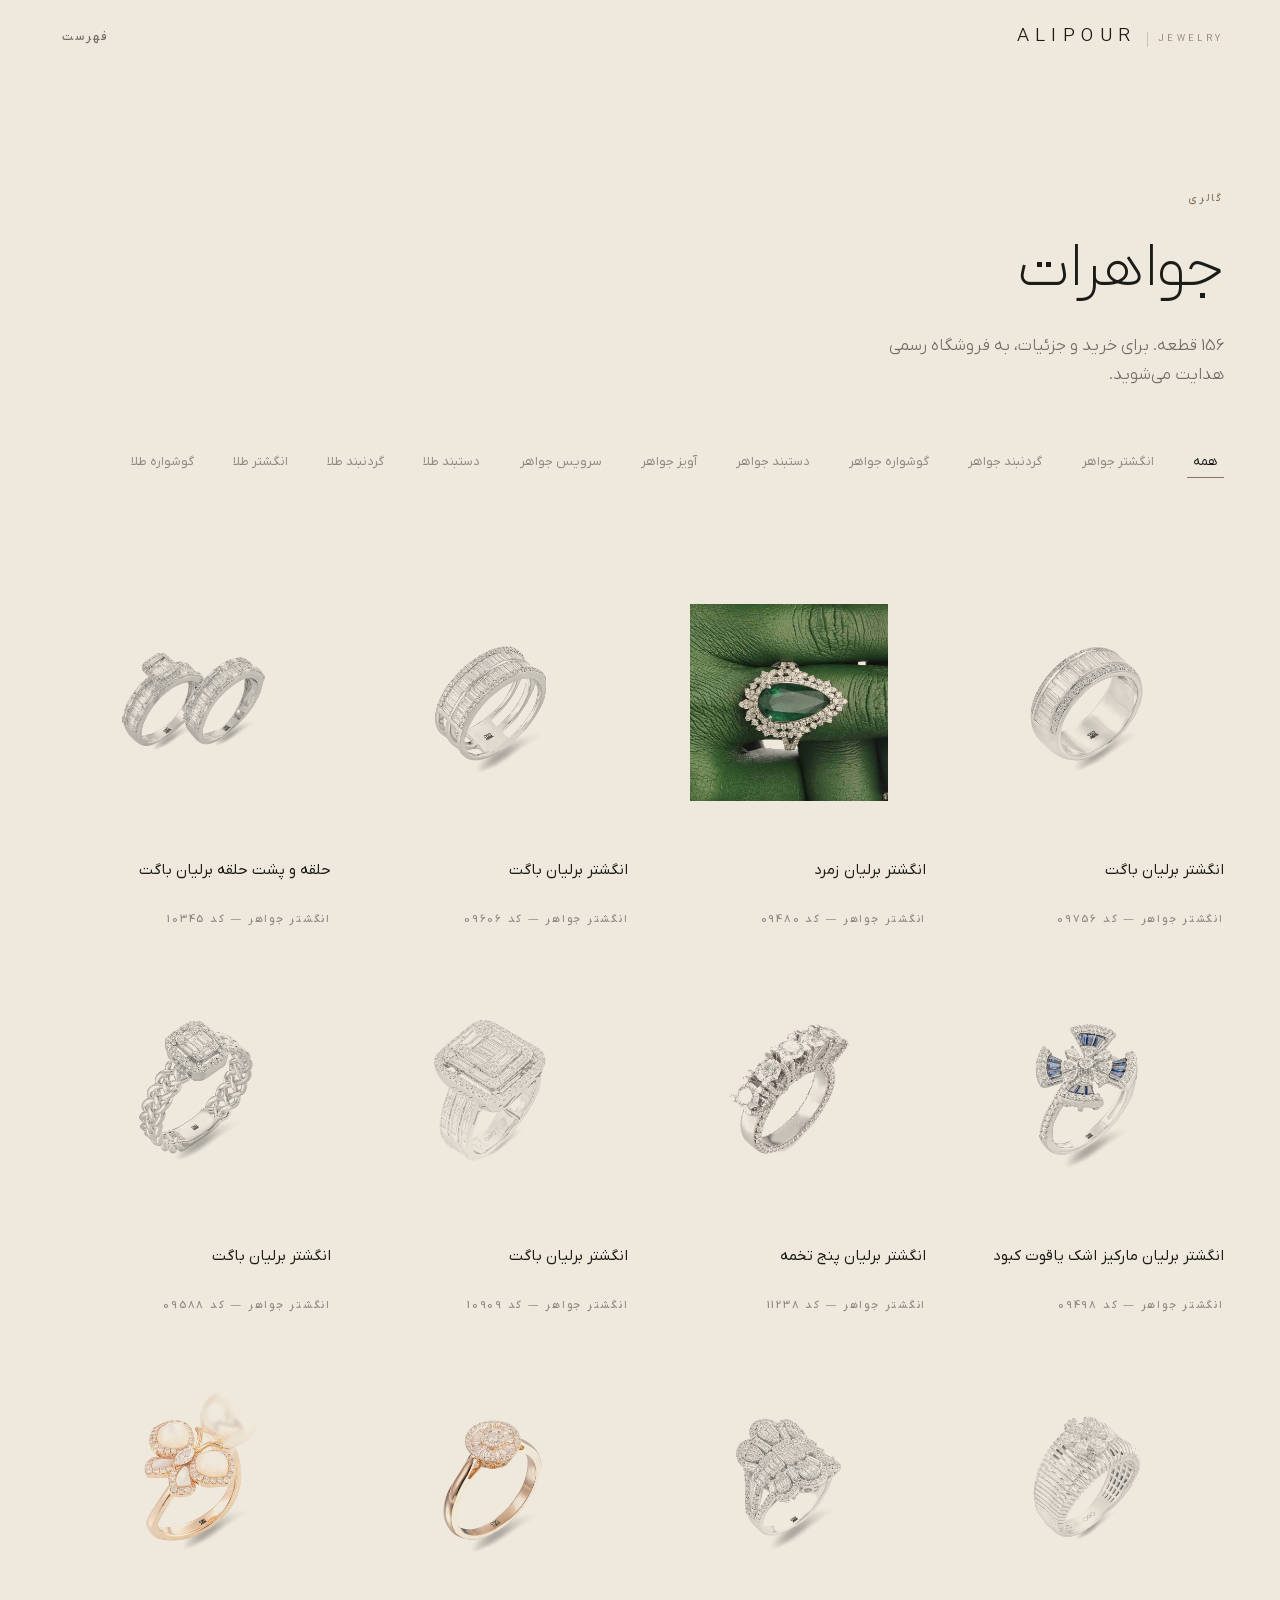
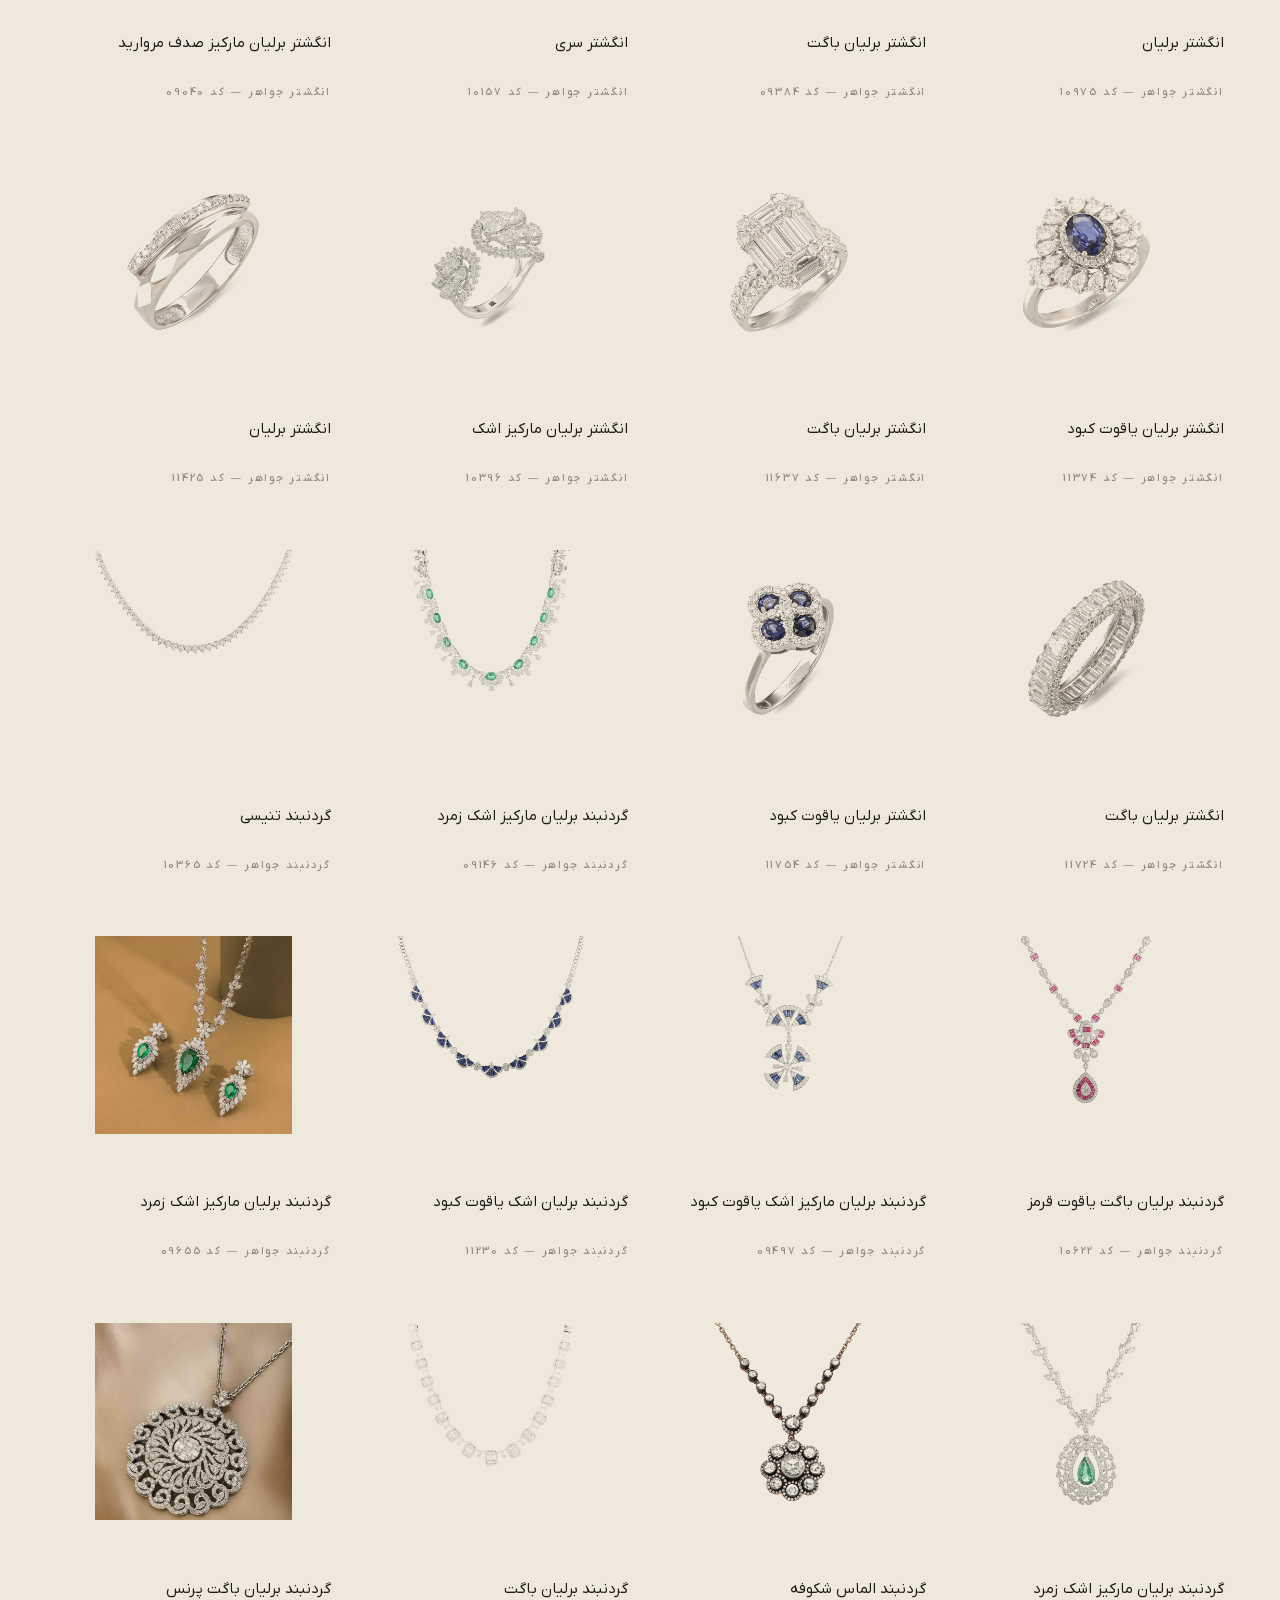
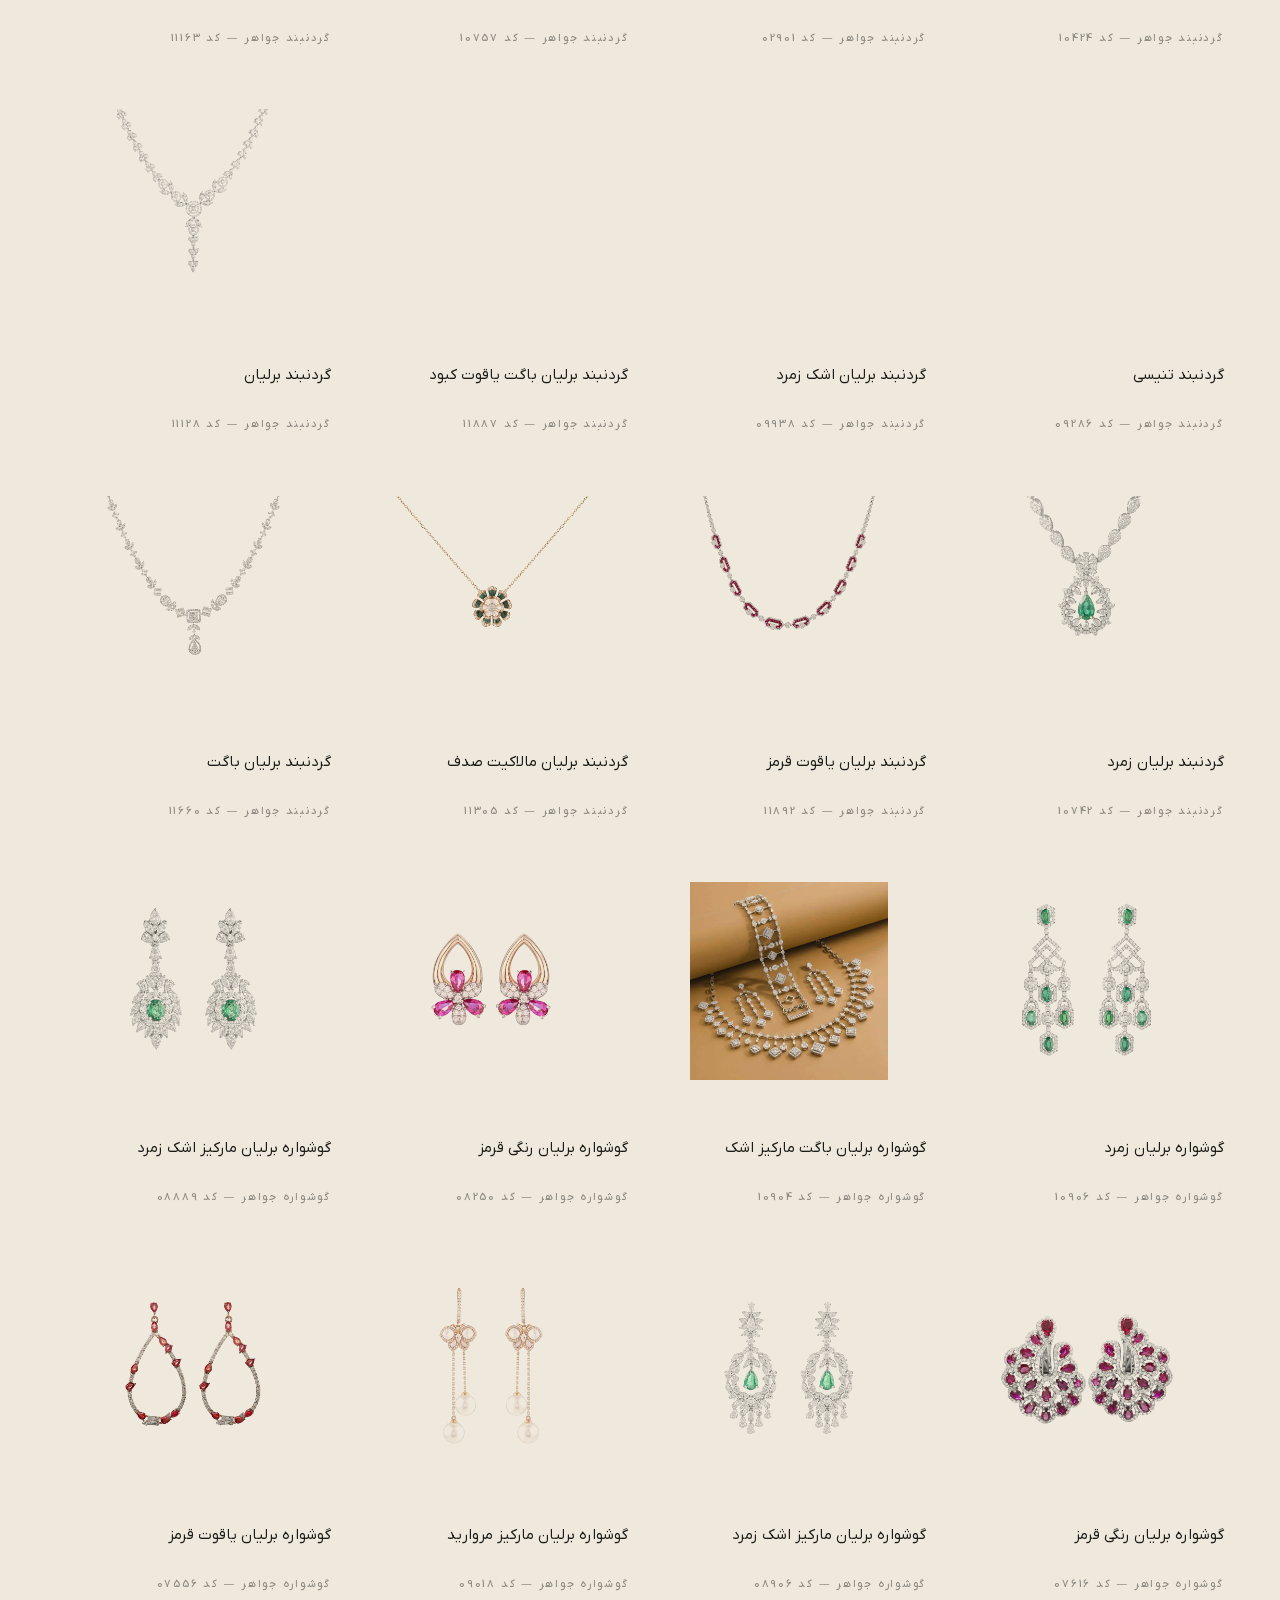
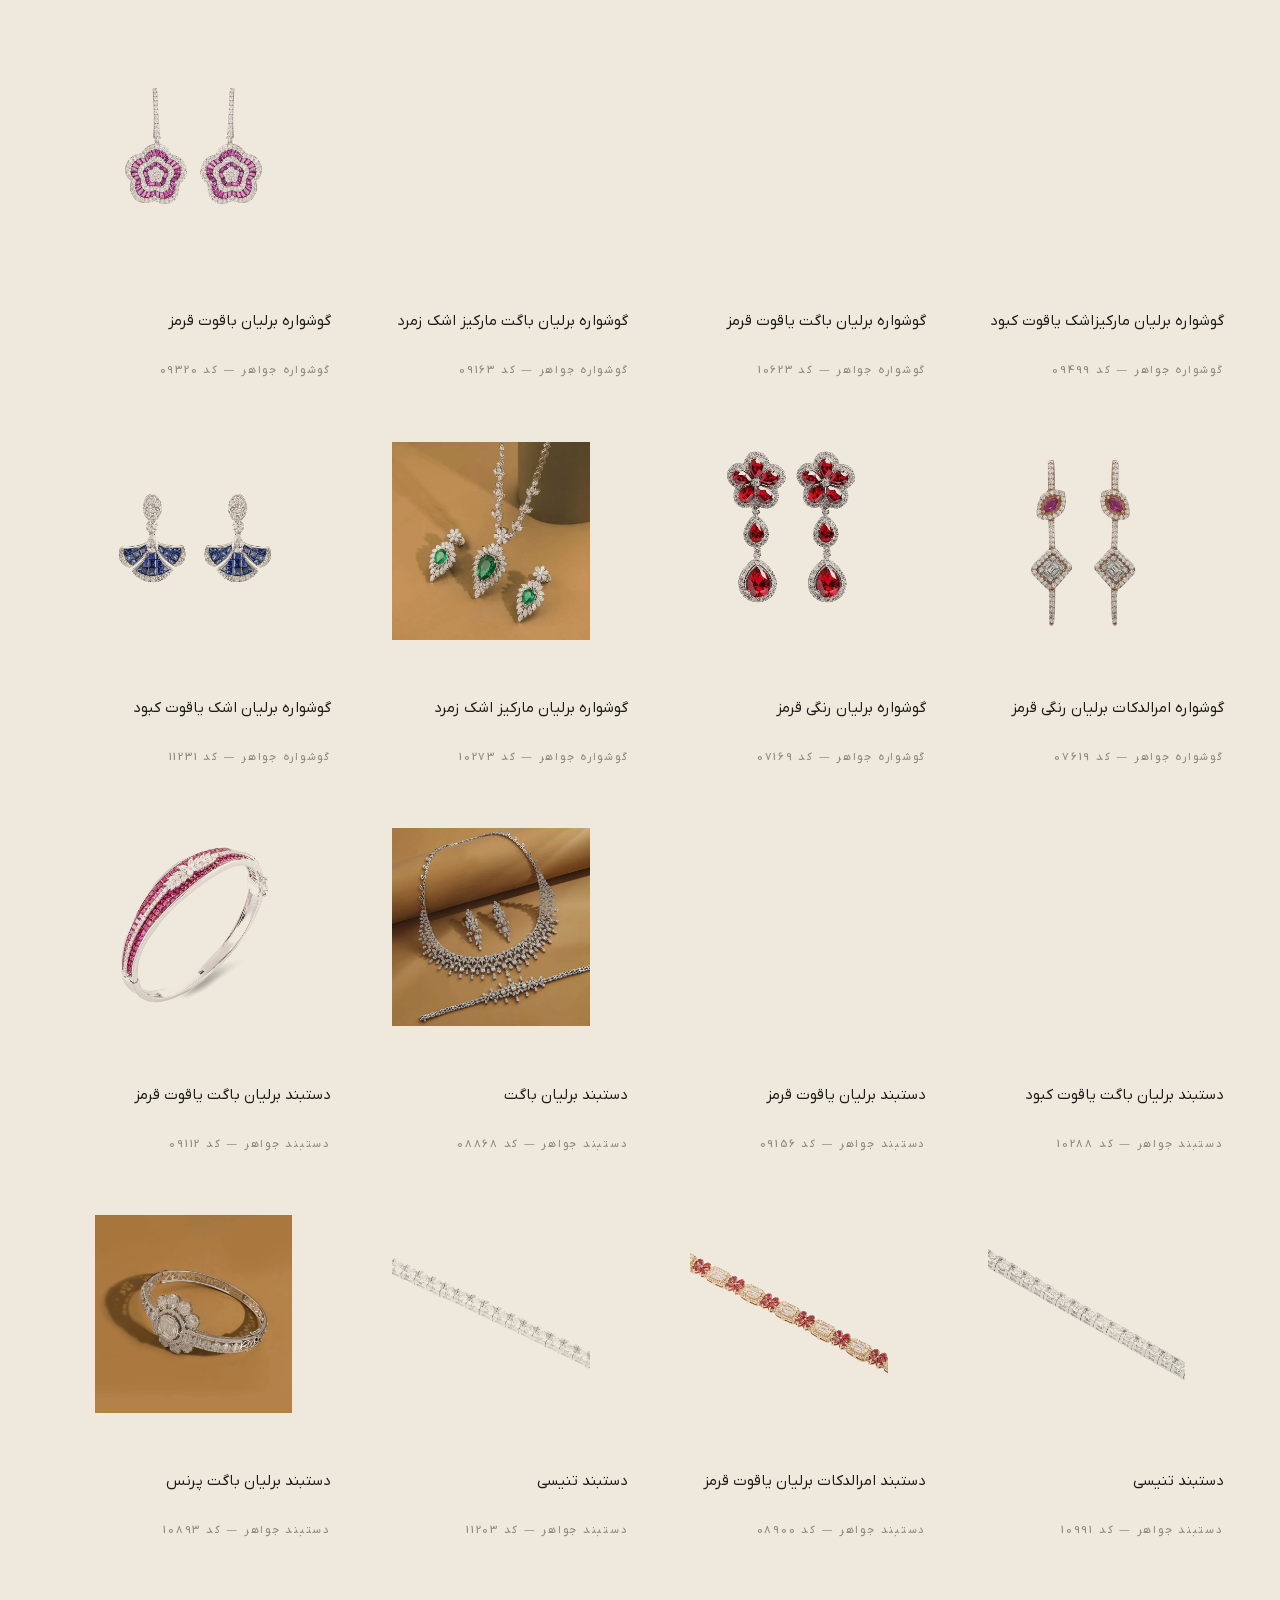
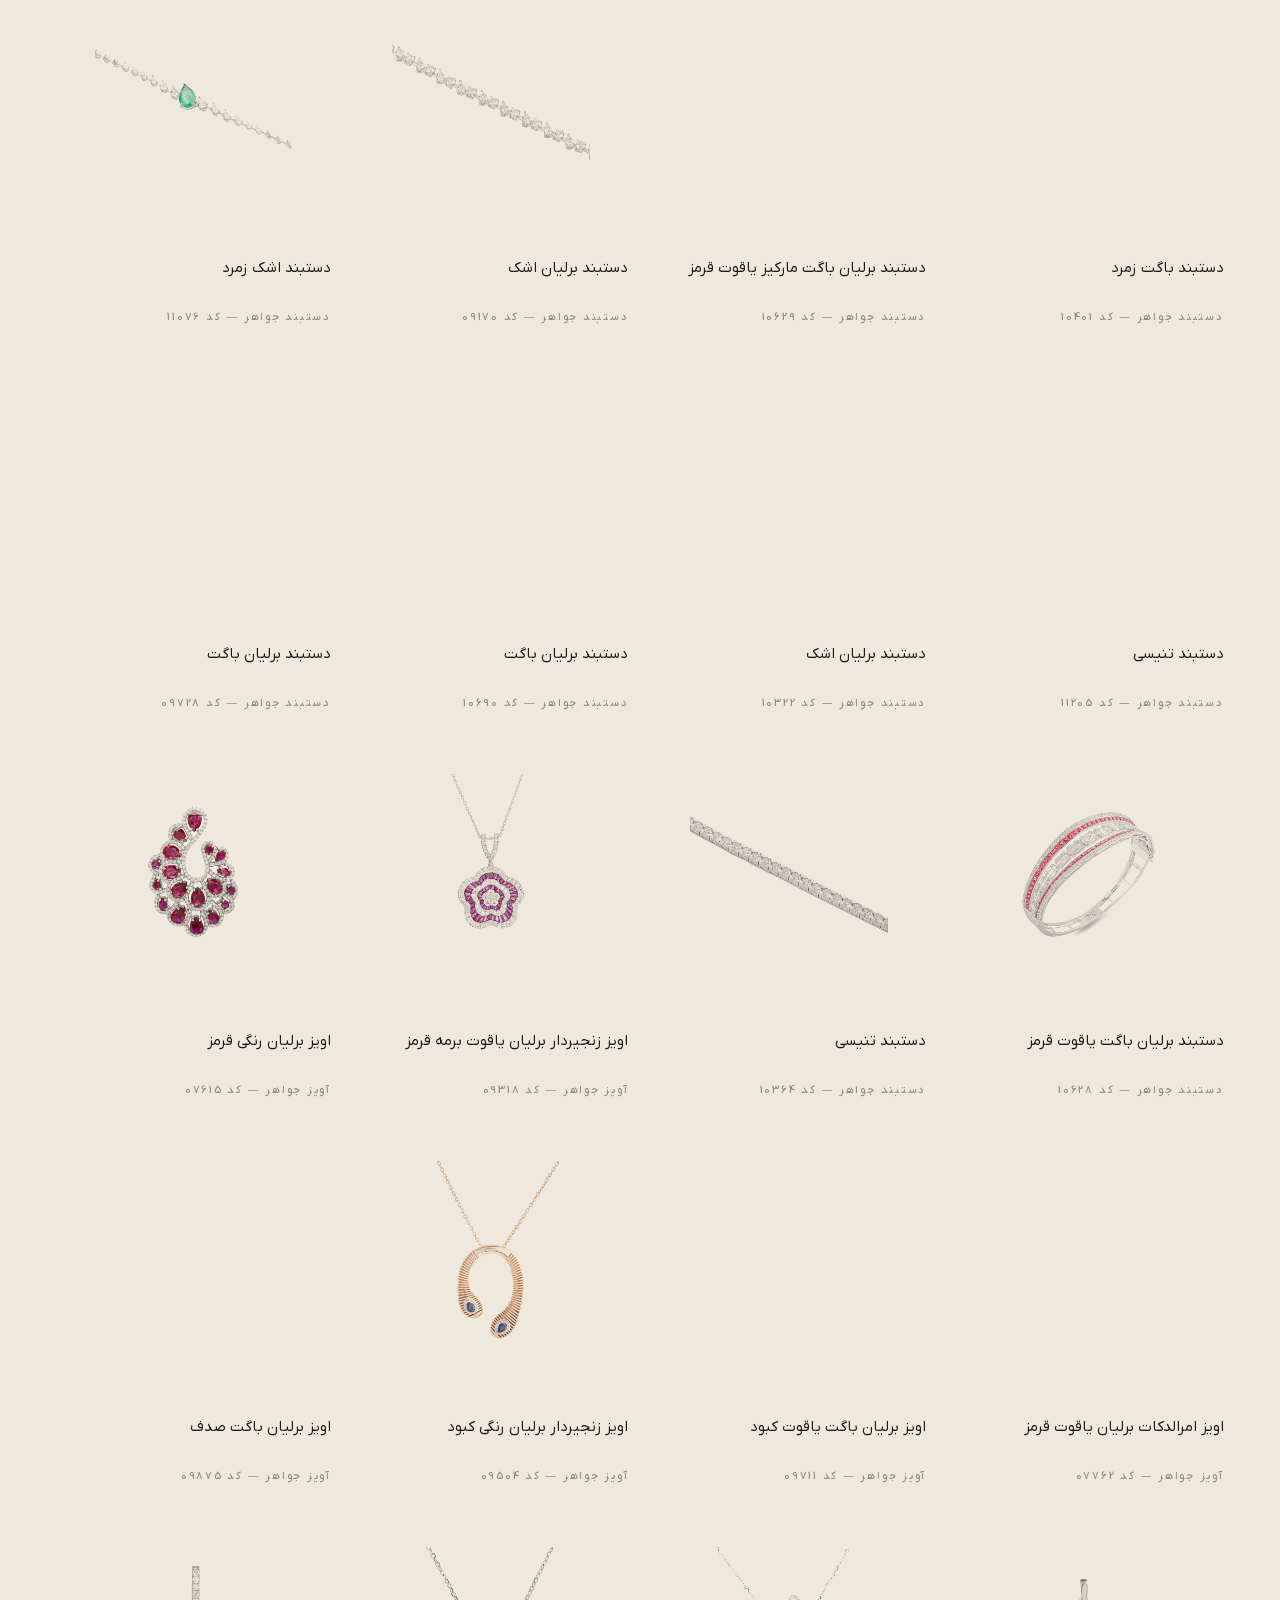
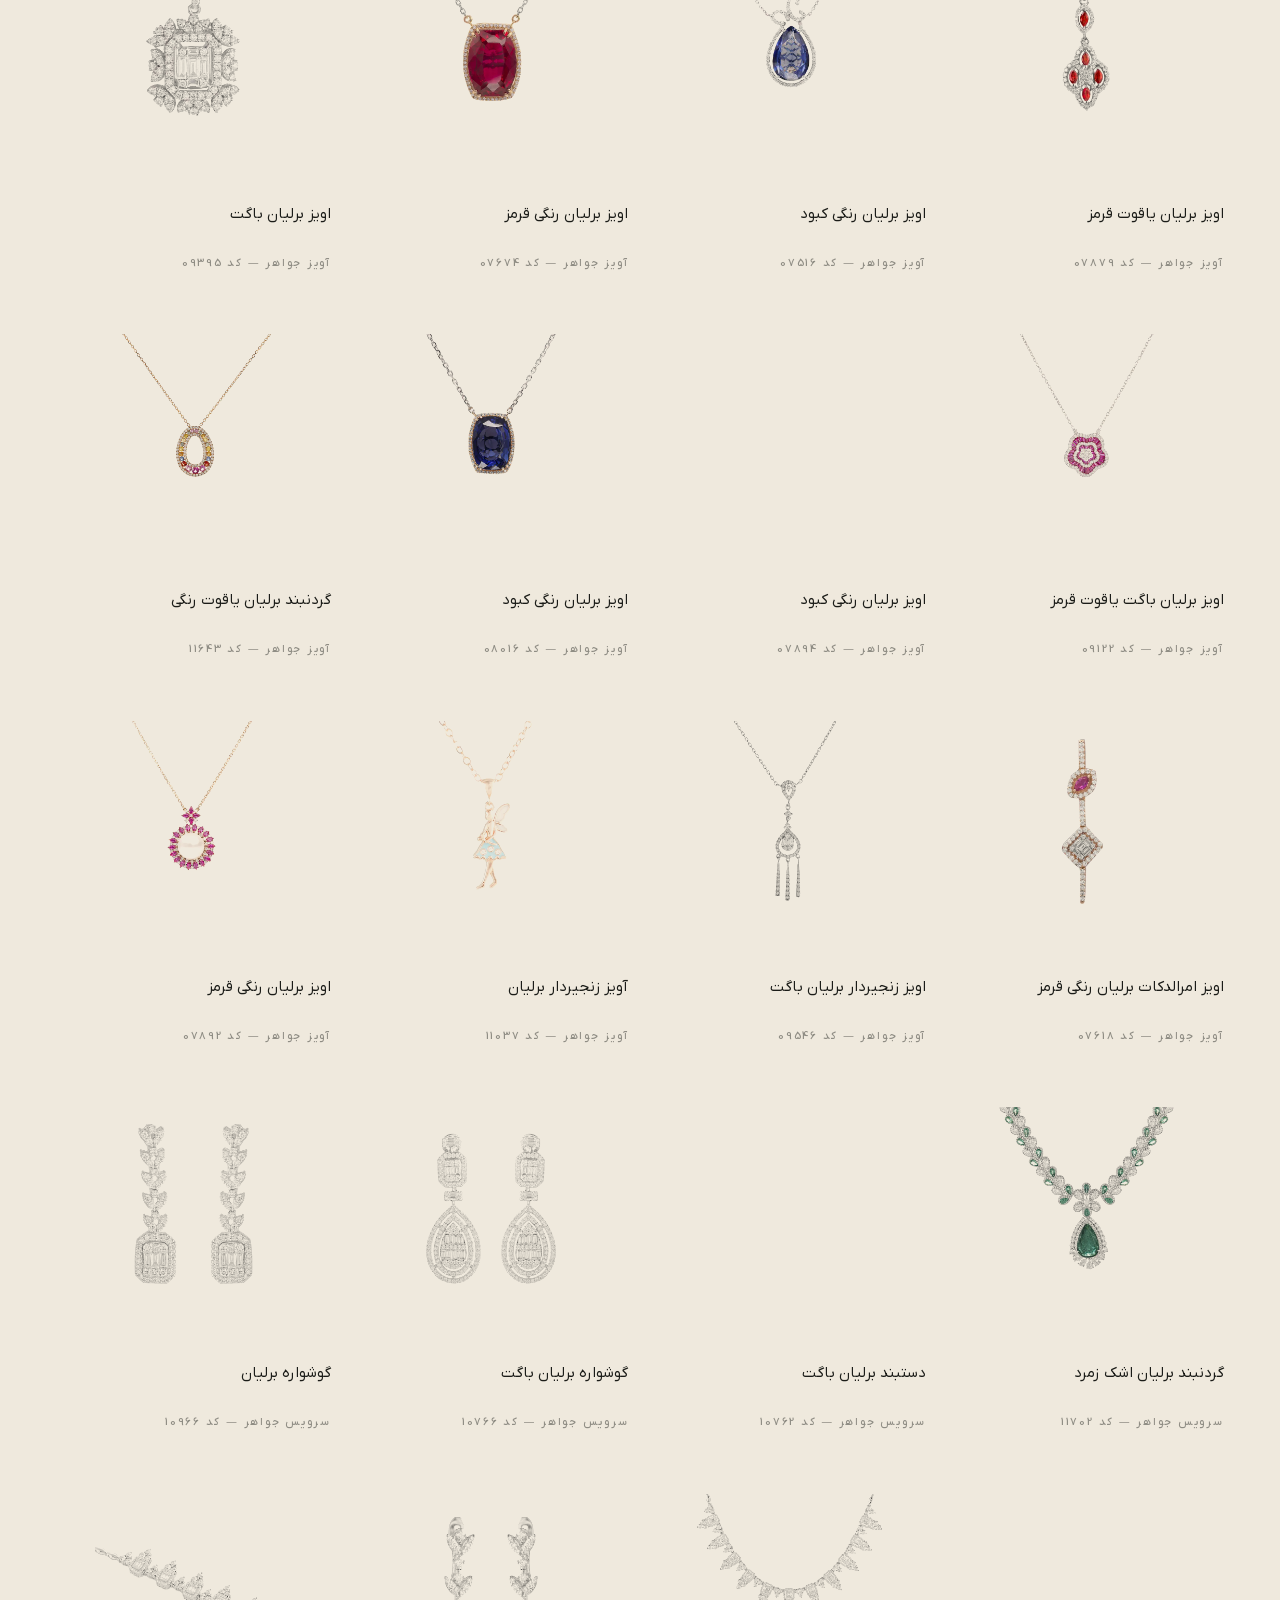
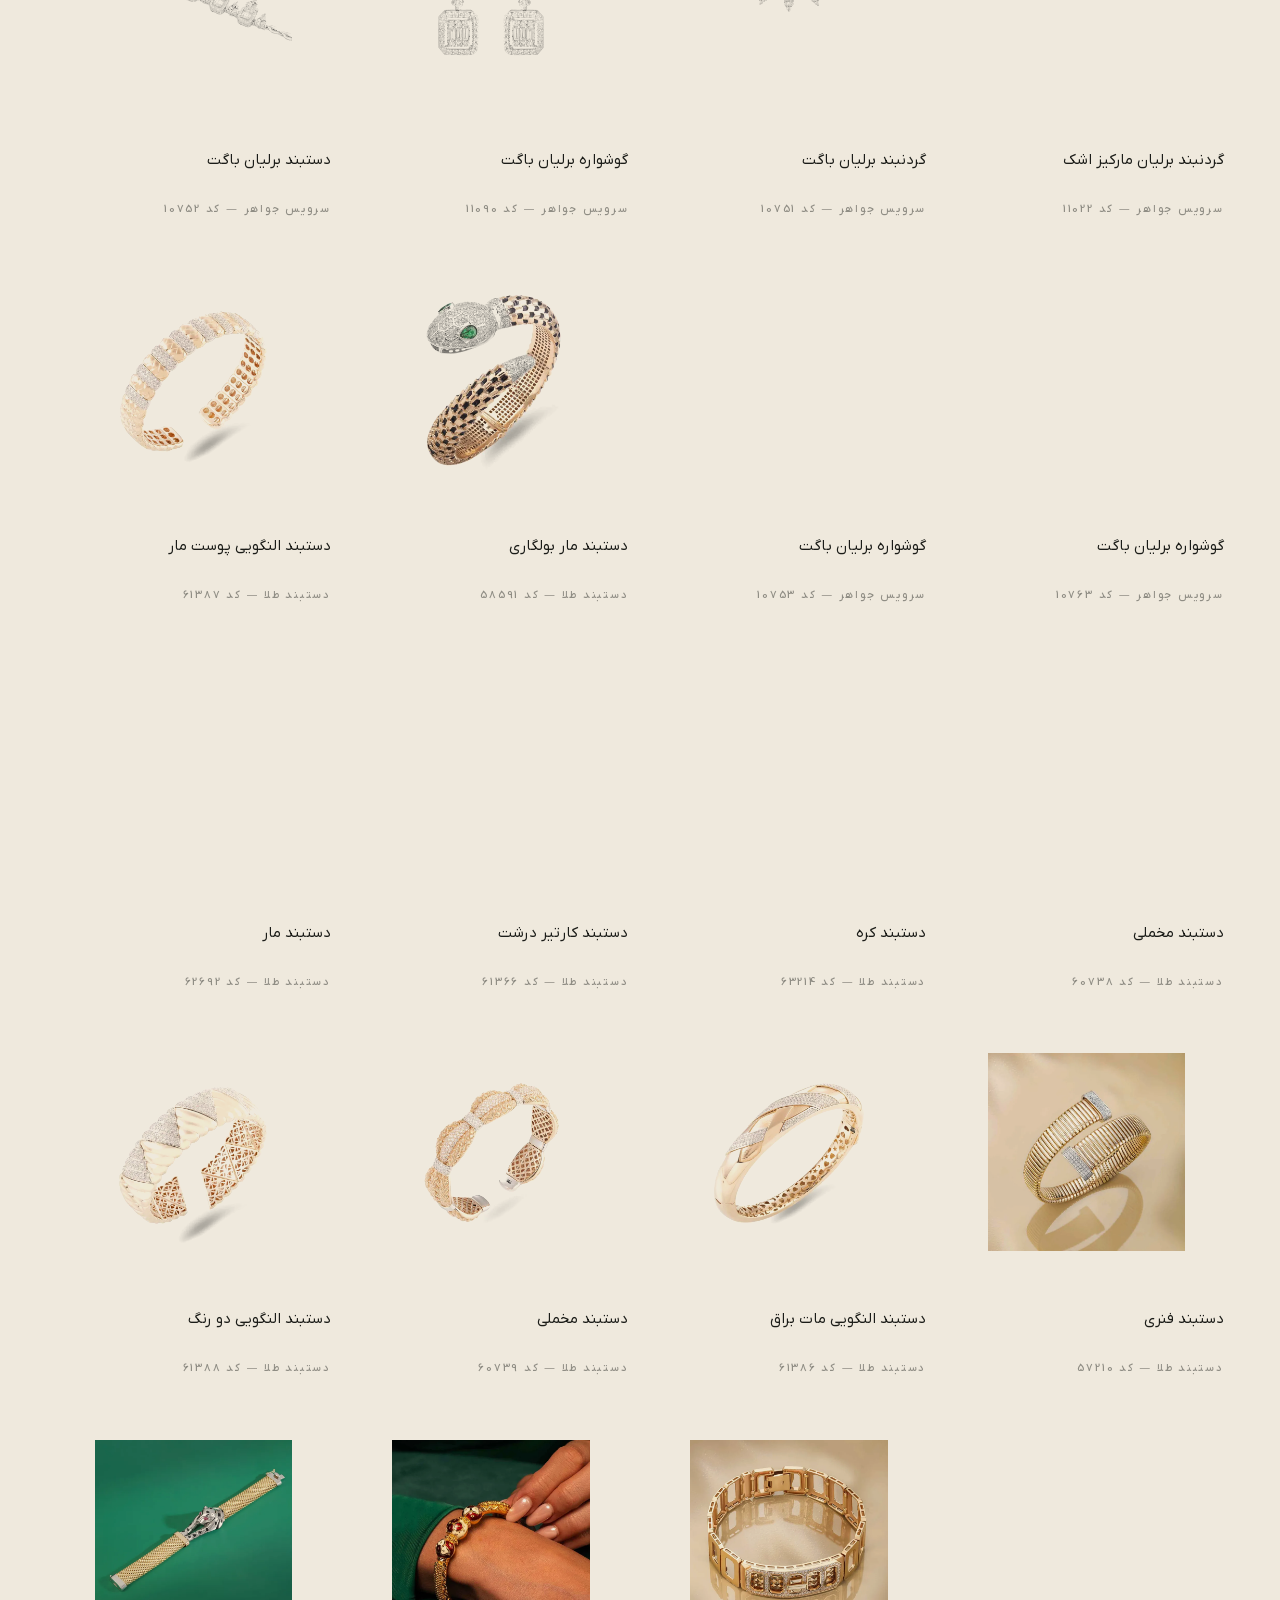
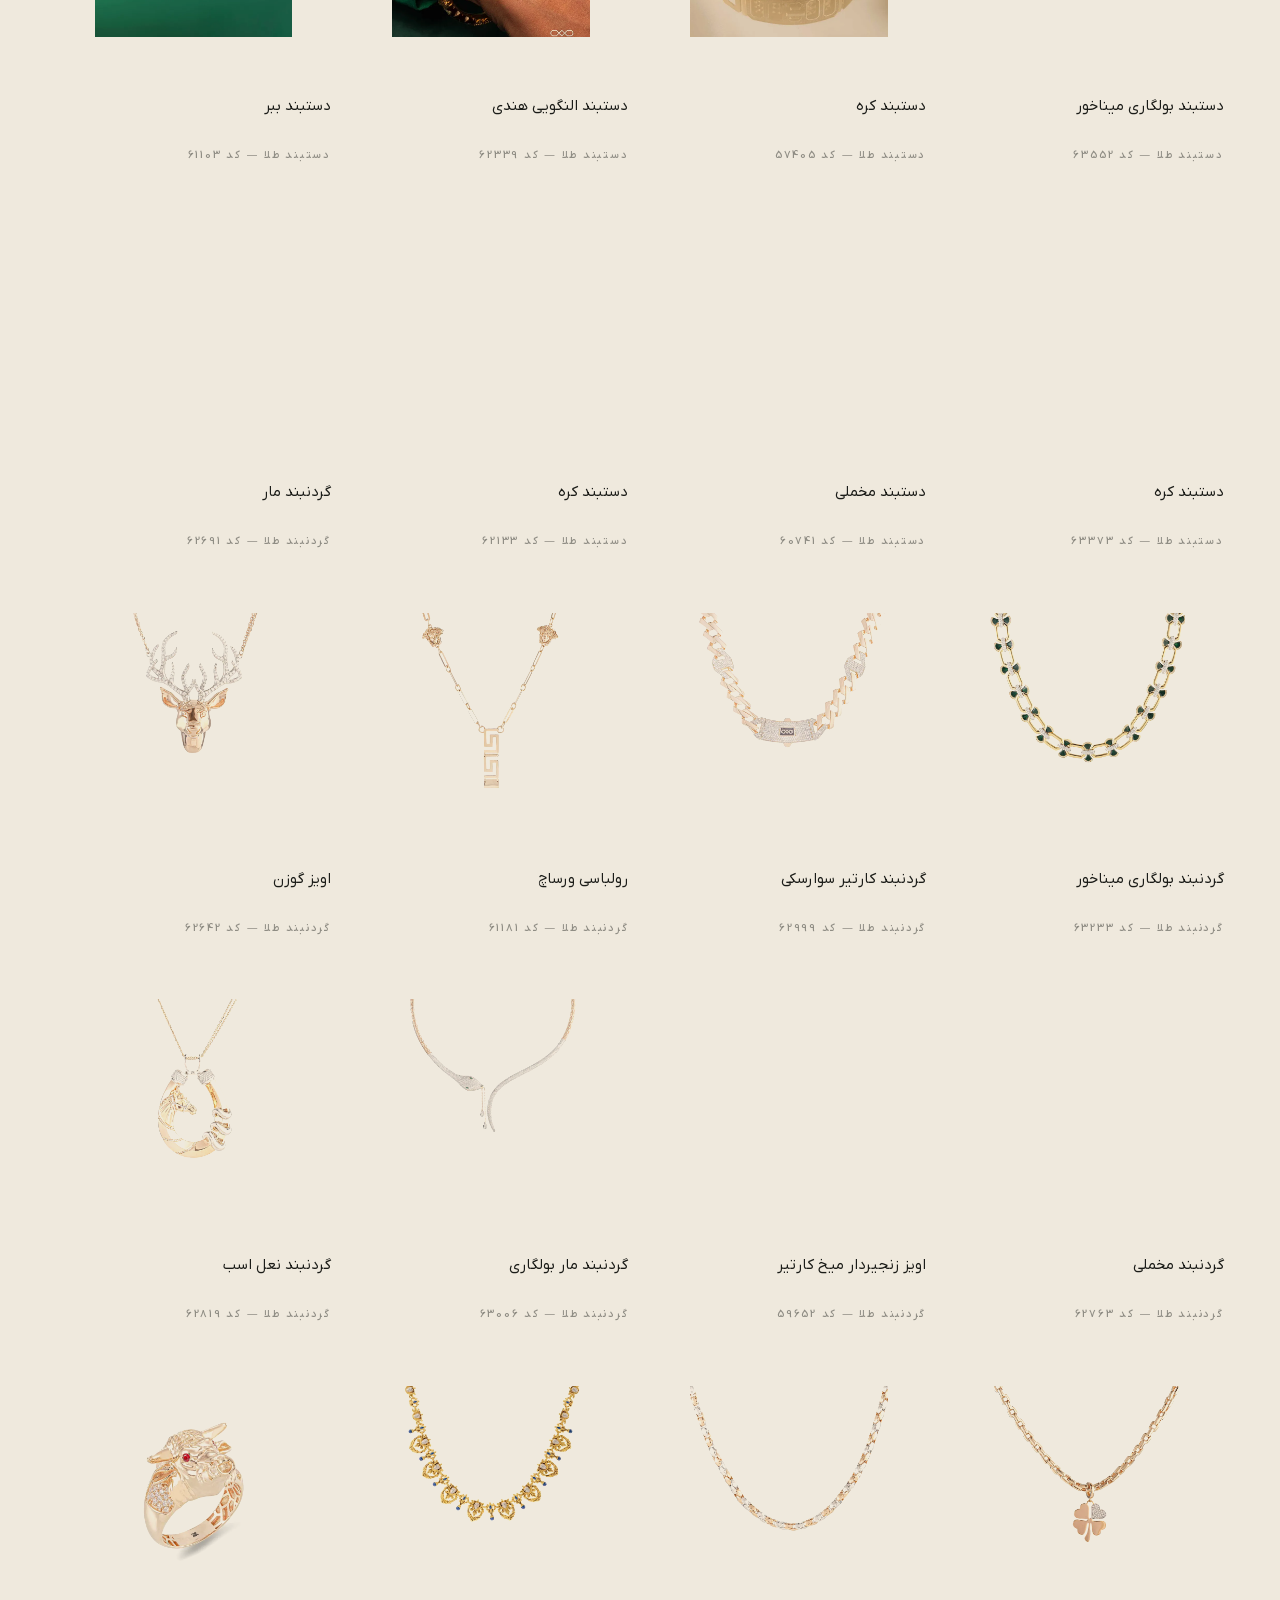
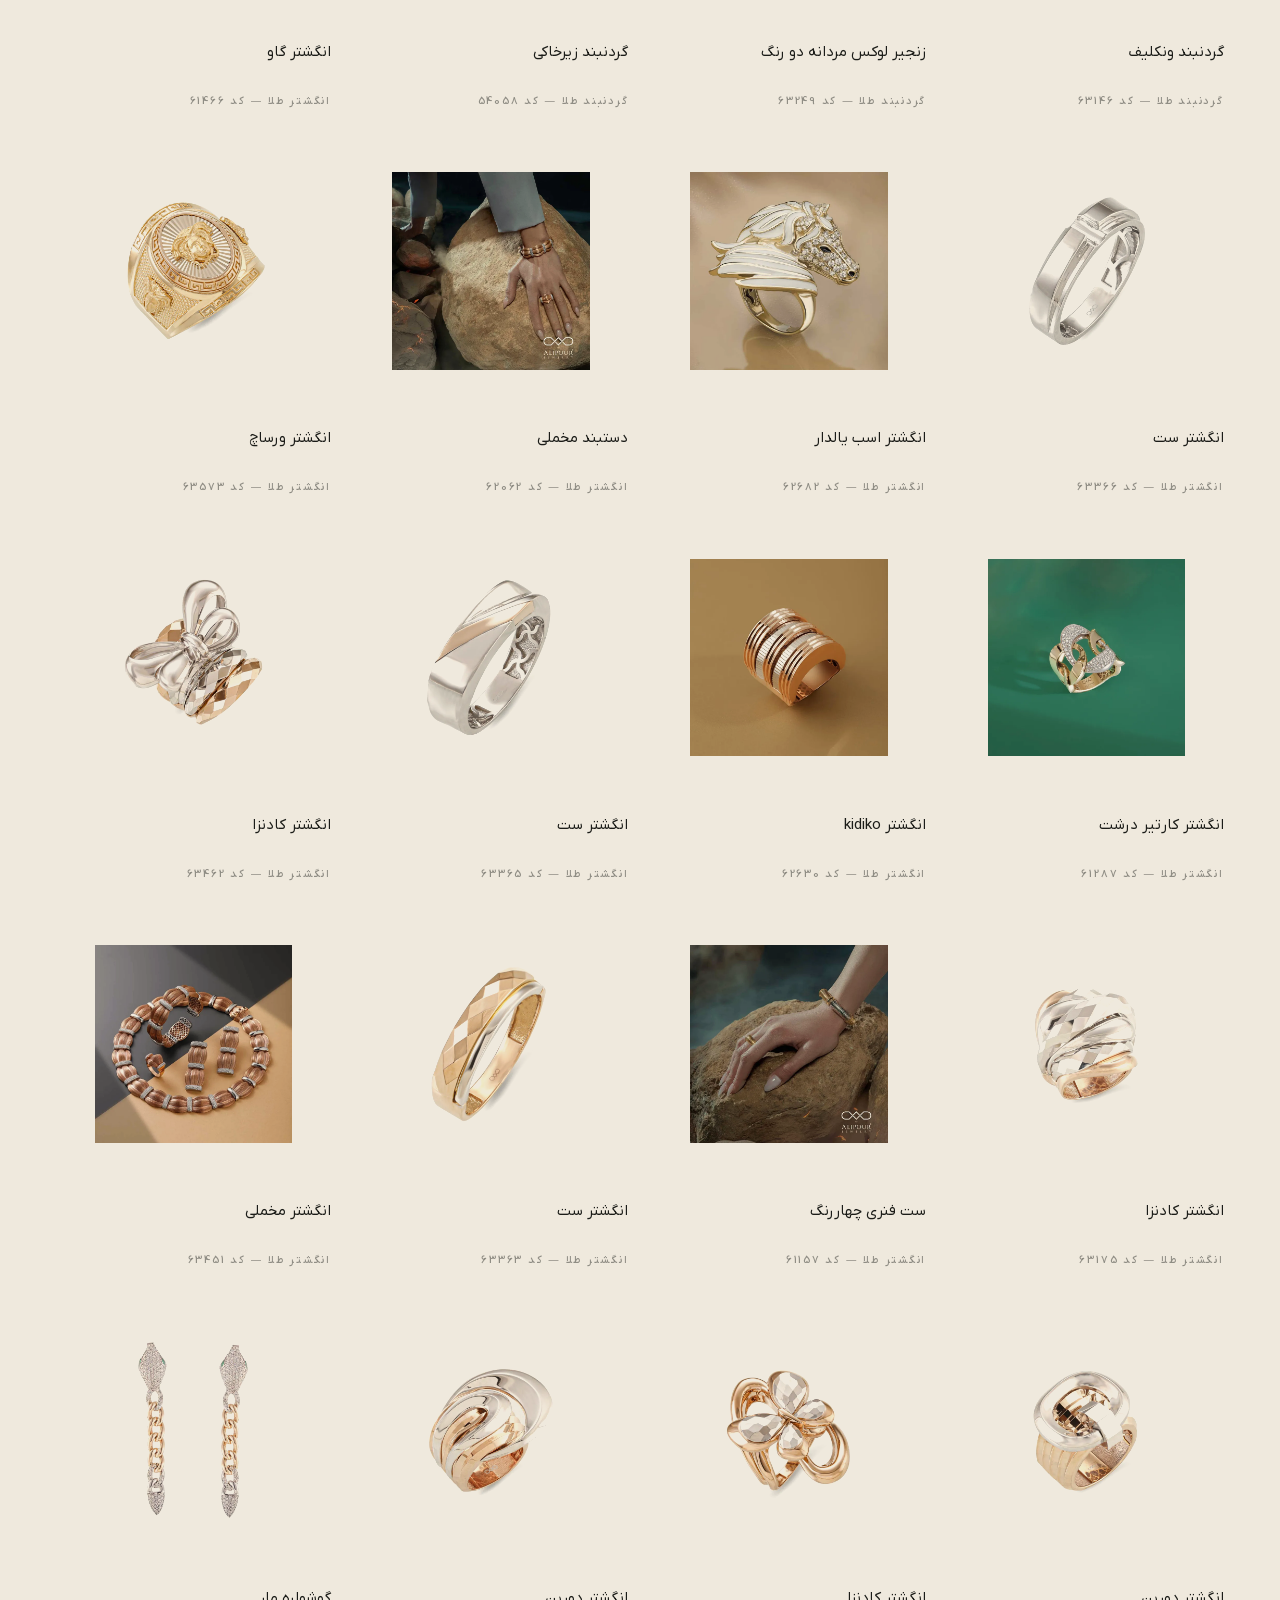
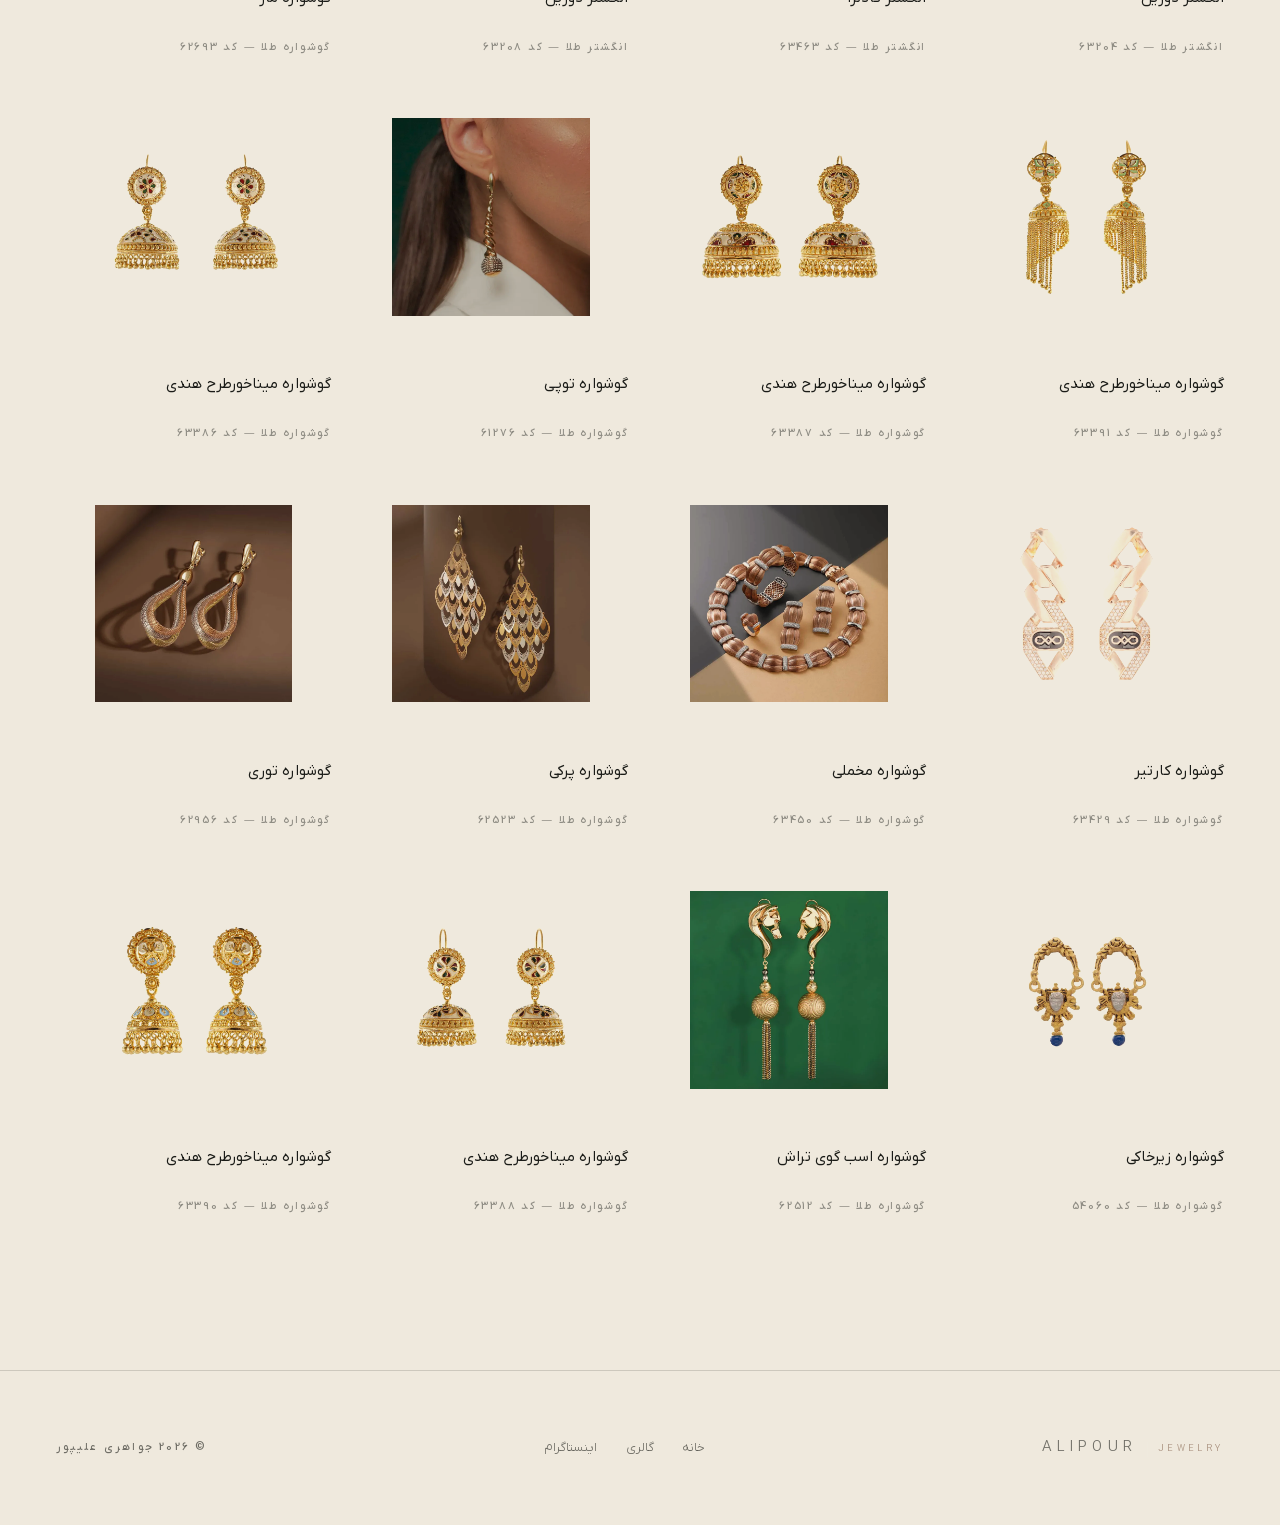
==== commit df8dd495: "Rebuild as «لوحه» — composed, not configured Diagnosis: the page was configured, not composed — a ke" ====
--- a/products.html
+++ b/products.html
@@ -3,68 +3,77 @@
 <head>
 <meta charset="utf-8">
 <meta name="viewport" content="width=device-width,initial-scale=1,viewport-fit=cover">
-<meta name="theme-color" content="#0e2d1a">
+<meta name="theme-color" content="#efe9dd">
 <title>جواهرات | جواهری علیپور</title>
 <meta name="description" content="گالری جواهرات و طلای علیپور — انگشتر، گردنبند، گوشواره، دستبند، آویز و سرویس.">
 <link rel="icon" href="assets/img/favicon.svg" type="image/svg+xml">
 <link rel="preload" as="font" type="font/woff2" href="assets/fonts/IRANYekanXFaNum-VF.woff2" crossorigin>
 <link rel="stylesheet" href="css/app.css">
+<style>
+  /* the catalogue lives entirely on paper */
+  html,body{background:var(--paper);color:var(--paper-ink)}
+  .nav .mark{color:var(--paper-ink)}
+  .nav .mark span{color:#8a7660;border-inline-start-color:rgba(27,28,24,.18)}
+  .navbtn{color:rgba(27,28,24,.6)}
+  .navbtn:hover{color:var(--paper-ink)}
+  .nav.stuck{background:linear-gradient(var(--paper),rgba(239,233,221,0))}
+  .chips{display:flex;flex-wrap:wrap;gap:.4rem 1.7rem;margin-bottom:clamp(30px,4vw,56px)}
+  .chip{font-size:13px;font-variation-settings:'wght' 400;color:rgba(27,28,24,.45);
+    padding-block:.3em;border-bottom:1px solid transparent;transition:color .4s,border-color .4s}
+  .chip:hover{color:var(--paper-ink)}
+  .chip.on{color:var(--paper-ink);border-bottom-color:#8a7660}
+  .foot{background:var(--paper);border-top:1px solid rgba(27,28,24,.16)}
+  .foot a,.foot .micro{color:rgba(27,28,24,.6)}
+  .foot a:hover{color:var(--paper-ink)}
+</style>
 </head>
 <body>
 
 <a class="skip" href="#main">پرش به محتوای اصلی</a>
 
-<header class="nav stuck">
+<header class="nav">
   <div class="wrap nav__in">
-    <a class="brand" href="index.html">ALIPOUR<small>JEWELRY</small></a>
-    <nav class="menu" aria-label="فهرست اصلی">
-      <a href="index.html#collection">کالکشن مار</a>
-      <a href="products.html" aria-current="page">جواهرات</a>
-      <a href="index.html#house">خانه علیپور</a>
-      <a href="index.html#contact">تماس</a>
-    </nav>
-    <a class="lnk" href="index.html#contact">رزرو وقت <i>←</i></a>
-    <button class="burger" aria-label="فهرست" aria-expanded="false">
-      <svg viewBox="0 0 24 24"><path d="M4 9h16M4 15h16"/></svg>
-    </button>
+    <a class="mark" href="index.html">ALIPOUR<span>JEWELRY</span></a>
+    <button class="navbtn" data-menu aria-expanded="false">فهرست</button>
   </div>
 </header>
 
-<div class="drawer" role="dialog" aria-label="فهرست">
-  <button class="drawer__x" aria-label="بستن">×</button>
-  <a href="index.html#collection">کالکشن مار</a>
+<div class="menu" role="dialog" aria-label="فهرست" aria-hidden="true">
+  <button class="menu__x" data-menu-close>بستن</button>
+  <a href="index.html#serpent">کالکشن مار</a>
   <a href="products.html">جواهرات</a>
-  <a href="index.html#house">خانه علیپور</a>
-  <a href="index.html#contact">تماس</a>
+  <a href="index.html#atelier">کارگاه</a>
+  <a href="index.html#visit">گالری</a>
 </div>
 
 <main id="main">
-  <section style="padding-block:calc(var(--nav) + clamp(56px,8vw,120px)) clamp(24px,3vw,40px)">
+  <section style="padding-block:calc(var(--nav) + clamp(60px,9vw,130px)) clamp(20px,3vw,36px)">
     <div class="wrap">
-      <span class="kicker" data-rv>گالری</span>
-      <h1 class="d1" data-rv style="margin-bottom:1rem">جواهرات</h1>
-      <p class="lead" data-rv style="margin-bottom:clamp(30px,4vw,54px)">
+      <span class="kick" data-rv style="color:#8a7660">گالری</span>
+      <h1 class="d1" data-rv style="margin-bottom:20px">جواهرات</h1>
+      <p class="body" data-rv style="color:rgba(27,28,24,.6);margin-bottom:clamp(34px,4.4vw,60px)">
         <span data-count-out>۱۵۶</span> قطعه. برای خرید و جزئیات، به فروشگاه رسمی هدایت می‌شوید.
       </p>
       <div class="chips" role="group" aria-label="فیلتر دسته‌بندی"></div>
     </div>
   </section>
 
-  <section style="padding-bottom:clamp(80px,11vw,160px)">
+  <section style="padding-bottom:clamp(90px,12vw,170px)">
     <div class="wrap">
-      <div class="grid g4" data-products></div>
+      <div class="plates" data-products></div>
     </div>
   </section>
 </main>
 
 <footer class="foot">
   <div class="wrap foot__in">
-    <p class="small">© <span data-year>۱۴۰۴</span> جواهری علیپور</p>
+    <a class="mark" href="index.html" style="font-size:15px">ALIPOUR<span>JEWELRY</span></a>
     <nav aria-label="پیوندها">
       <a href="index.html">خانه</a>
-      <a href="index.html#contact">تماس</a>
+      <a href="index.html#visit">گالری</a>
       <a href="https://instagram.com/alipour.jewelry" target="_blank" rel="noopener">اینستاگرام</a>
     </nav>
+    <p class="micro">© <span data-year>۱۴۰۴</span> جواهری علیپور</p>
   </div>
 </footer>
 
--- a/css/app.css
+++ b/css/app.css
@@ -1,7 +1,14 @@
 @charset "UTF-8";
 /* ==========================================================================
-   ALIPOUR JEWELRY
-   Deep green. Minimal. The jewel does the talking.
+   ALIPOUR JEWELRY — «لوحه» / THE PLATE
+   A deep-green board with one printed plate on it, and the serpent
+   living inside that plate.
+
+   Green is architecture, not wallpaper: a five-step ramp anchored on
+   near-black, stepped band by band. The accent is sampled from the piece
+   itself (#d2b6a1 — the metal measures warm taupe-rose, not yellow gold);
+   the emerald green is measured from the stones in the serpent's eyes and
+   is a lit version of the client's own brand colour.
    ========================================================================== */
 
 /* ---------- FONTS ---------- */
@@ -20,36 +27,60 @@
 @font-face{font-family:'YekanFB';src:url('../assets/fonts/IRANYekanXFaNum-Light.woff2') format('woff2');font-weight:300;font-display:swap}
 @font-face{font-family:'YekanFB';src:url('../assets/fonts/IRANYekanXFaNum-Regular.woff2') format('woff2');font-weight:400;font-display:swap}
 @font-face{font-family:'YekanFB';src:url('../assets/fonts/IRANYekanXFaNum-Medium.woff2') format('woff2');font-weight:500;font-display:swap}
-@font-face{font-family:'YekanFB';src:url('../assets/fonts/IRANYekanXFaNum-DemiBold.woff2') format('woff2');font-weight:600;font-display:swap}
 
 /* ---------- TOKENS ---------- */
 :root{
-  --g0:#071a0f;               /* deepest — behind the jewel */
-  --g1:#0b2415;
-  --g2:#0e2d1a;               /* the brand green — page base */
-  --g3:#143720;               /* raised */
-  --emerald:#006830;          /* their mark green — rare accent */
-
-  --bone:#efede6;
-  --dim:rgba(239,237,230,.56);
-  --faint:rgba(239,237,230,.34);
-  --line:rgba(239,237,230,.12);
-  --gold:#c9a227;
-
-  --ease:cubic-bezier(.16,1,.3,1);
-  --gut:clamp(20px,5vw,80px);
-  --maxw:1560px;
-  --nav:70px;
+  /* green ramp — the client's #0e2d1a is the LIT value, not the wallpaper */
+  --ink:#03100a;
+  --board:#071b10;
+  --field:#0b2415;
+  --brand:#0e2d1a;
+  --lit:#163d25;
+  --glow:#1d5232;
+
+  /* paper — the second ground. Catalogue sweeps measure #f3f3f3, so
+     multiply onto this lands within ~3% and the seam disappears. */
+  --paper:#efe9dd;
+  --paper-2:#e5ddcd;
+  --paper-ink:#1b1c18;
+
+  --bone:#f2efe7;
+  --bone-6:rgba(242,239,231,.60);
+  --bone-4:rgba(242,239,231,.40);
+  --bone-2:rgba(242,239,231,.18);
+  --hair:rgba(242,239,231,.14);
+
+  /* accent sampled from the product */
+  --metal:#d2b6a1;
+  --metal-dim:#a8907e;
+  --emerald:#196440;
+
+  /* type — one family, four registers. Nothing exists between 56px and 17px. */
+  --d1:clamp(2.3rem,4.9vw,4.5rem);
+  --d2:clamp(1.9rem,3.7vw,3.4rem);
+  --body:1.0625rem;
+  --micro:11px;
+  --lh-d:1.34;
+  --lh-b:1.72;
+  --measure:44ch;
+
+  --gut:clamp(20px,4.4vw,64px);
+  --lap:clamp(48px,5.2vw,92px);
+  --nav:74px;
+
+  --ease:cubic-bezier(.22,1,.36,1);
+  --ease-io:cubic-bezier(.4,0,.2,1);
 }
 
 /* ---------- RESET ---------- */
 *,*::before,*::after{box-sizing:border-box}
-html{-webkit-text-size-adjust:100%;scroll-behavior:smooth;background:var(--g2)}
+html{-webkit-text-size-adjust:100%;scroll-behavior:smooth;background:var(--board)}
 @media (prefers-reduced-motion:reduce){html{scroll-behavior:auto}}
 body{
-  margin:0;background:var(--g2);color:var(--bone);
+  margin:0;background:var(--board);color:var(--bone);
   font-family:'Yekan','YekanFB',system-ui,sans-serif;
-  font-weight:300;font-size:clamp(14.5px,.92vw,16px);line-height:1.95;
+  font-variation-settings:'wght' 300;
+  font-size:var(--body);line-height:var(--lh-b);
   -webkit-font-smoothing:antialiased;-moz-osx-font-smoothing:grayscale;
   overflow-x:hidden;
 }
@@ -57,213 +88,343 @@
 img{height:auto}
 a{color:inherit;text-decoration:none}
 button{font:inherit;color:inherit;background:none;border:0;cursor:pointer}
-h1,h2,h3,h4,p{margin:0;font-weight:inherit}
+h1,h2,h3,h4,p{margin:0;font-weight:400}
 ul{margin:0;padding:0;list-style:none}
-:focus-visible{outline:1px solid var(--gold);outline-offset:4px}
-::selection{background:var(--gold);color:var(--g0)}
+:focus-visible{outline:1px solid var(--metal);outline-offset:4px}
+::selection{background:var(--metal);color:var(--ink)}
 ::-webkit-scrollbar{width:7px}
-::-webkit-scrollbar-track{background:var(--g2)}
-::-webkit-scrollbar-thumb{background:#1d4429}
+::-webkit-scrollbar-track{background:var(--board)}
+::-webkit-scrollbar-thumb{background:#17402a}
 
 /* ---------- TYPE ---------- */
 .lat{font-family:'YekanLat','Yekan',sans-serif;direction:ltr;unicode-bidi:isolate}
-.d1{font-size:clamp(1.9rem,4vw,3.4rem);font-weight:400;line-height:1.28;letter-spacing:-.02em}
-.d2{font-size:clamp(1.45rem,2.6vw,2.3rem);font-weight:400;line-height:1.35;letter-spacing:-.018em}
-.lead{font-size:clamp(.95rem,1.05vw,1.08rem);font-weight:300;line-height:2.05;color:var(--dim);max-width:52ch}
-.kicker{
-  font-size:.66rem;font-weight:500;letter-spacing:.32em;color:var(--gold);
-  display:block;margin-bottom:1.5rem;
-}
-.small{font-size:.8rem;color:var(--dim);line-height:1.9}
+/* Persian display: weight 200, tracking ZERO (never negative — it crushes the
+   connective joins), leading 1.34 so descenders clear. */
+h1,.d1{font-variation-settings:'wght' 200;font-size:var(--d1);
+  line-height:var(--lh-d);letter-spacing:0}
+.d2{font-variation-settings:'wght' 200;font-size:var(--d2);
+  line-height:var(--lh-d);letter-spacing:0}
+.body{font-variation-settings:'wght' 300;line-height:var(--lh-b);max-width:var(--measure)}
+.micro{font-variation-settings:'wght' 500;font-size:var(--micro);
+  letter-spacing:.2em;line-height:1.7}
+.dim{color:var(--bone-6)}
+.faint{color:var(--bone-4)}
 
 /* ---------- LAYOUT ---------- */
-.wrap{max-width:var(--maxw);margin-inline:auto;padding-inline:var(--gut)}
-.sec{padding-block:clamp(90px,13vw,190px)}
-.hr{height:1px;background:var(--line);border:0;margin:0}
-
-/* ---------- LINKS ---------- */
+.wrap{max-width:1560px;margin-inline:auto;padding-inline:var(--gut)}
+.band{position:relative;padding-block:clamp(96px,13vw,180px)}
+.band--board{background:var(--board)}
+.band--field{background:var(--field)}
+.band--brand{background:var(--brand)}
+.band--ink{background:var(--ink)}
+.band--paper{background:var(--paper);color:var(--paper-ink)}
+
+/* grain — most of the fix for "flat and cheap", and it kills the banding
+   that large dark-green ramps show on 8-bit panels */
+.grain::after{
+  content:'';position:absolute;inset:0;pointer-events:none;z-index:1;
+  background-image:url("data:image/svg+xml,%3Csvg xmlns='http://www.w3.org/2000/svg' width='200' height='200'%3E%3Cfilter id='n'%3E%3CfeTurbulence type='fractalNoise' baseFrequency='.84' numOctaves='3'/%3E%3C/filter%3E%3Crect width='200' height='200' filter='url(%23n)'/%3E%3C/svg%3E");
+  background-size:200px 200px;opacity:.05;mix-blend-mode:overlay;
+}
+.band--paper.grain::after{opacity:.035;mix-blend-mode:multiply}
+
+/* ---------- CHROME ---------- */
+.nav{
+  position:fixed;inset-block-start:0;inset-inline:0;z-index:60;height:var(--nav);
+  display:flex;align-items:center;transition:background .6s var(--ease);
+}
+.nav.stuck{background:linear-gradient(var(--ink),rgba(3,16,10,0))}
+/* over a paper band the chrome flips to ink */
+.nav.onpaper .mark{color:var(--paper-ink)}
+.nav.onpaper .mark span{color:#8a7660;border-inline-start-color:rgba(27,28,24,.2)}
+.nav.onpaper .navbtn{color:rgba(27,28,24,.62)}
+.nav.onpaper .navbtn:hover{color:var(--paper-ink)}
+.nav.onpaper.stuck{background:linear-gradient(var(--paper),rgba(239,233,221,0))}
+.nav__in{display:flex;align-items:center;justify-content:space-between;width:100%}
+.mark{
+  font-family:'YekanLat',sans-serif;direction:ltr;display:inline-flex;align-items:baseline;gap:10px;
+  font-size:19px;font-variation-settings:'wght' 300;letter-spacing:.34em;color:var(--bone);
+}
+.mark span{font-size:9px;letter-spacing:.38em;color:var(--metal-dim);
+  padding-inline-start:10px;border-inline-start:1px solid var(--hair)}
+.navbtn{font-size:12px;font-variation-settings:'wght' 500;letter-spacing:.18em;color:var(--bone-6);
+  transition:color .4s}
+.navbtn:hover{color:var(--bone)}
+
+/* full-screen menu */
+.menu{
+  position:fixed;inset:0;z-index:70;background:var(--ink);
+  display:flex;flex-direction:column;justify-content:center;padding:var(--gut);
+  clip-path:inset(0 0 100% 0);transition:clip-path .8s var(--ease);
+}
+.menu.open{clip-path:inset(0 0 0 0)}
+.menu a{font-size:clamp(1.7rem,5.4vw,3rem);font-variation-settings:'wght' 200;
+  padding-block:.42em;border-bottom:1px solid var(--hair);
+  opacity:0;transform:translateY(20px)}
+.menu.open a{opacity:1;transform:none;transition:opacity .7s var(--ease),transform .7s var(--ease)}
+.menu.open a:nth-child(2){transition-delay:.06s}
+.menu.open a:nth-child(3){transition-delay:.12s}
+.menu.open a:nth-child(4){transition-delay:.18s}
+.menu.open a:nth-child(5){transition-delay:.24s}
+.menu__x{position:absolute;inset-block-start:22px;inset-inline-end:var(--gut);
+  font-size:12px;letter-spacing:.18em;font-variation-settings:'wght' 500}
+
+/* ==========================================================================
+   HERO — the plate
+   ========================================================================== */
+.hero{position:relative;background:var(--board)}
+.hero__track{height:260svh}
+.hero__pin{position:sticky;top:0;height:100svh;overflow:hidden}
+
+/* the printed plate: bleeds off left/top/bottom, one visible edge on the
+   right — the edge the display line crosses */
+/* Physical left/right on purpose: this is a compositional rail, not a
+   reading flow. RTL puts the type on the right, so the plate takes the left. */
+.plate{
+  position:absolute;top:0;bottom:0;left:0;
+  width:min(58%,1000px);
+  background:var(--brand);
+  overflow:hidden;
+}
+.plate::after{                       /* the hairline: its only visible edge */
+  content:'';position:absolute;top:0;bottom:0;right:0;width:1px;
+  background:linear-gradient(to bottom,transparent,rgba(210,182,161,.32) 20%,
+             rgba(210,182,161,.32) 80%,transparent);
+}
+/* the light, built inside the frame so its falloff is actually visible.
+   --lx/--ly are written by JS and track the rotation. */
+.plate__light{
+  position:absolute;inset:0;
+  background:
+    radial-gradient(38% 30% at var(--lx,58%) var(--ly,34%), rgba(29,82,50,.22), transparent 70%),
+    radial-gradient(112% 88% at var(--lx,58%) var(--ly,34%), rgba(22,61,37,.92), rgba(14,45,26,0) 58%),
+    linear-gradient(to bottom, rgba(3,16,10,0) 30%, rgba(3,16,10,.55) 100%),
+    radial-gradient(125% 108% at var(--lx,58%) var(--ly,34%), transparent 0 38%, rgba(3,16,10,.60) 82%, var(--ink) 100%);
+}
+
+.stage{position:absolute;top:0;bottom:0;left:0;width:min(58%,1000px);display:grid;place-items:center;z-index:2}
+/* Aspect is set from the frame ratio itself (771/840 = .91786) and height is
+   the driver, so a plain stretch drawImage is uniform BY CONSTRUCTION —
+   the squash bug cannot come back. */
+/* Exactly ONE constraint — width — with the height derived by aspect-ratio.
+   Any second bound (max-height, max-width) would silently win over
+   aspect-ratio and non-uniformly squash the piece, which is the single most
+   disqualifying error in this category. The height limit is folded into the
+   width via the frame ratio instead, so it can never fight. */
+.jewel{
+  --fa:1.0895;                 /* 840 / 771 */
+  --wmax:46vw;
+  --hmax:62svh;
+  position:relative;
+  width:min(var(--wmax), calc(var(--hmax) * var(--fa)), 720px);
+  height:auto;
+  aspect-ratio:840/771;
+  touch-action:pan-y;cursor:grab;
+  transform:translate3d(0,var(--rise,0px),0) scale(var(--zoom,1));
+  will-change:transform;
+}
+.jewel[data-grab]{cursor:grabbing}
+.jewel__poster{
+  position:absolute;inset:0;width:100%;height:100%;object-fit:contain;
+  pointer-events:none;transition:opacity .7s var(--ease);
+}
+.hero__pin.ready .jewel__poster{opacity:0}
+
+/* grounding: contact shade + cast shade, both sized per frame by JS */
+.shade{
+  position:absolute;z-index:1;left:50%;top:50%;pointer-events:none;
+  translate:-50% 0;
+}
+.shade--contact{
+  width:var(--cw,46%);height:26px;
+  background:radial-gradient(ellipse at 50% 50%,rgba(3,16,10,.78),transparent 70%);
+  filter:blur(13px);opacity:var(--co,.5);
+}
+.shade--cast{
+  width:var(--cw2,64%);height:88px;
+  background:radial-gradient(ellipse at 50% 50%,rgba(3,16,10,.5),transparent 72%);
+  filter:blur(28px);opacity:var(--co2,.42);
+}
+
+/* type rail — crosses the plate edge, the page's one occlusion cue */
+/* sits on the right rail and crosses the plate edge by --lap —
+   the page's one occlusion cue, and what makes it read as composed */
+.hero__type{
+  position:absolute;z-index:3;
+  right:var(--gut);
+  top:50%;translate:0 -50%;
+  width:calc(42% + var(--lap) - var(--gut));
+  text-align:right;
+}
+.hero__eyebrow{color:var(--metal);margin-bottom:var(--s3,24px)}
+.hero h1{margin-bottom:22px;text-shadow:0 2px 40px rgba(3,16,10,.5)}
+.hero__sub{color:var(--bone-6);font-size:15px;line-height:1.9;max-width:34ch;margin-bottom:34px}
+
+.beat{opacity:0;transform:translateY(16px);
+  transition:opacity .7s var(--ease),transform .8s var(--ease);
+  position:absolute;inset-inline:0;inset-block-start:0;pointer-events:none}
+.beat.on{opacity:1;transform:none;pointer-events:auto}
+.beat--1{position:relative}
+
+/* the single call to action */
+.cta{
+  display:inline-flex;align-items:center;gap:14px;
+  font-size:14px;font-variation-settings:'wght' 500;letter-spacing:.06em;color:var(--bone);
+}
+.cta::before{content:'';width:30px;height:1px;background:var(--metal);transition:width .5s var(--ease)}
+.cta:hover::before{width:46px}
+.cta u{text-decoration:none;border-bottom:1px solid var(--emerald);padding-bottom:3px}
+
+.ledger{
+  position:absolute;z-index:3;bottom:calc(var(--gut) * .8);right:var(--gut);
+  color:var(--bone-4);text-align:right;
+}
+
+@media (max-width:900px){
+  .hero__track{height:240svh}
+  .plate{position:absolute;inset:0;width:100%}
+  .stage{width:100%}
+  .plate::after{display:none}
+  .stage{align-items:start;padding-block-start:calc(var(--nav) + 2svh)}
+  .jewel{--wmax:86vw;--hmax:44svh}
+  .hero__type{
+    inset-block-start:auto;inset-block-end:11svh;translate:0 0;
+    inset-inline:var(--gut);width:auto;
+  }
+  .hero h1{font-size:clamp(2rem,8.4vw,2.8rem)}
+  .ledger{inset-block-end:calc(var(--gut) * .5)}
+}
+
+/* ==========================================================================
+   FULL-BLEED IMAGE BANDS
+   ========================================================================== */
+/* RTL reads from the right, so the photograph is framed to the left and the
+   scrim carries the shadow to the right, where the type sits. */
+.bleed{position:relative;min-height:88svh;display:grid;align-items:center;overflow:hidden}
+.bleed img{position:absolute;inset:0;width:100%;height:100%;object-fit:cover;z-index:0}
+.bleed__scrim{position:absolute;inset:0;z-index:1}
+/* .wrap carries margin-inline:auto, and on a GRID item auto margins make the
+   box shrink-wrap its content instead of filling the track — so it must be
+   told to take the full width here. */
+.bleed .wrap{position:relative;z-index:2;width:100%;justify-self:stretch;
+  display:flex;justify-content:flex-start}
+.bleed__copy{width:min(46%,540px);text-align:right}
+.bleed__copy .body{max-width:38ch;margin-inline-start:auto}
+.bleed--wrist img{object-position:20% 38%}
+.bleed--wrist .bleed__scrim{
+  background:linear-gradient(to right,rgba(3,16,10,.04) 0%,rgba(3,16,10,.50) 38%,
+             rgba(3,16,10,.88) 72%,var(--ink) 100%);
+}
+.bleed--atelier img{object-position:26% 48%}
+.bleed--atelier .bleed__scrim{
+  background:linear-gradient(to right,rgba(3,16,10,.10) 0%,rgba(3,16,10,.58) 40%,
+             rgba(3,16,10,.90) 74%,var(--ink) 100%);
+}
+@media (max-width:900px){
+  .bleed__copy{width:100%}
+  .bleed--wrist img{object-position:44% 32%}
+  .bleed--wrist .bleed__scrim{background:linear-gradient(to top,var(--ink) 4%,rgba(3,16,10,.45) 52%,rgba(3,16,10,.15))}
+  .bleed--atelier .bleed__scrim{background:linear-gradient(to top,var(--ink) 6%,rgba(3,16,10,.60) 54%,rgba(3,16,10,.25))}
+  .bleed{align-items:end;padding-block-end:12svh}
+}
+
+/* ==========================================================================
+   PAPER — the catalogue ground
+   ========================================================================== */
+.band--paper .d2,.band--paper h2,.band--paper h3{color:var(--paper-ink)}
+.band--paper .dim{color:rgba(27,28,24,.6)}
+.band--paper .faint{color:rgba(27,28,24,.42)}
+.band--paper .hair{background:rgba(27,28,24,.16)}
+.kick{font-size:var(--micro);font-variation-settings:'wght' 500;letter-spacing:.2em;
+  color:var(--metal-dim);display:block;margin-bottom:20px}
+.band--paper .kick{color:#8a7660}
+
+.plates{display:grid;grid-template-columns:repeat(4,1fr);gap:clamp(14px,1.8vw,28px)}
+@media (max-width:1000px){.plates{grid-template-columns:repeat(2,1fr)}}
+
+/* Each product is printed on the paper: multiply fuses the #f3f3f3 sweep
+   into the panel so the tile stops being a bright hole punched in the page.
+   `contain` + shared padding normalises optical scale across the row. */
+.pl{display:block;color:inherit}
+.pl__m{
+  display:block;                 /* a <span> stays inline, and aspect-ratio
+                                    does not apply to inline boxes */
+  position:relative;aspect-ratio:1;overflow:hidden;background:transparent;
+}
+.pl__m::after{
+  content:'';position:absolute;inset:0;pointer-events:none;
+  box-shadow:inset 0 0 0 1px rgba(27,28,24,.14);
+  opacity:0;transition:opacity .5s var(--ease);
+}
+.pl:hover .pl__m::after{opacity:1}
+.pl__m img{
+  width:100%;height:100%;object-fit:contain;padding:14%;
+  mix-blend-mode:multiply;filter:brightness(1.05);
+  transition:transform 1.2s var(--ease),filter .7s var(--ease);
+}
+.pl:hover .pl__m img{transform:scale(1.03);filter:brightness(1.05) contrast(1.03)}
+.pl__b{display:block;padding-block:18px 0}
+.pl__n{display:block;font-size:15px;font-variation-settings:'wght' 400;line-height:1.6;
+  min-height:3.2em}
+.pl__s{display:block;font-size:var(--micro);font-variation-settings:'wght' 500;
+  letter-spacing:.16em;color:rgba(27,28,24,.45);margin-top:4px}
+
+/* ---------- INDEX ROWS (the catalogue, as structure not thumbnails) ---------- */
+.idx{border-top:1px solid var(--hair)}
+.idx a{
+  display:grid;grid-template-columns:1fr auto;align-items:baseline;gap:2rem;
+  padding-block:clamp(20px,2.3vw,32px);border-bottom:1px solid var(--hair);
+  transition:padding-inline .6s var(--ease),background .6s var(--ease);
+}
+.idx a:hover{padding-inline-start:14px;background:linear-gradient(to left,rgba(210,182,161,.05),transparent 60%)}
+.idx__n{font-size:clamp(1.1rem,1.9vw,1.6rem);font-variation-settings:'wght' 200}
+.idx__c{font-size:var(--micro);font-variation-settings:'wght' 500;letter-spacing:.2em;color:var(--bone-4)}
+
+/* ---------- FACTS ROW ---------- */
+.facts{display:grid;grid-template-columns:repeat(3,1fr);gap:0;border-top:1px solid var(--hair)}
+.facts div{padding:clamp(24px,3vw,42px) clamp(14px,2vw,32px);border-inline-start:1px solid var(--hair)}
+.facts div:first-child{border-inline-start:0}
+.facts b{display:block;font-size:15px;font-variation-settings:'wght' 400;margin-bottom:6px}
+@media (max-width:760px){.facts{grid-template-columns:1fr}
+  .facts div{border-inline-start:0;border-top:1px solid var(--hair)}
+  .facts div:first-child{border-top:0}}
+
+/* ---------- LINK ---------- */
 .lnk{
-  position:relative;display:inline-block;font-size:.84rem;font-weight:400;
-  letter-spacing:.03em;padding-bottom:.4em;color:var(--bone);
-}
-.lnk::after{
-  content:'';position:absolute;inset-inline:0;bottom:0;height:1px;background:var(--gold);
-  transform-origin:right;transform:scaleX(0);transition:transform .6s var(--ease);
-}
-.lnk:hover::after{transform:scaleX(1)}
-.lnk--on::after{transform:scaleX(1);background:var(--line)}
-.lnk i{font-style:normal;display:inline-block;transition:transform .5s var(--ease)}
-.lnk:hover i{transform:translateX(-4px)}
-
-/* ---------- NAV ---------- */
-.nav{
-  position:fixed;inset-block-start:0;inset-inline:0;z-index:100;height:var(--nav);
-  display:flex;align-items:center;transition:background .6s var(--ease),border-color .6s;
-  border-bottom:1px solid transparent;
-}
-.nav.stuck{background:rgba(14,45,26,.88);backdrop-filter:blur(16px);
-  -webkit-backdrop-filter:blur(16px);border-bottom-color:var(--line)}
-.nav__in{display:flex;align-items:center;justify-content:space-between;gap:2rem;width:100%}
-.brand{font-family:'YekanLat',sans-serif;direction:ltr;font-size:.95rem;font-weight:400;
-  letter-spacing:.42em;color:var(--bone)}
-.brand small{display:block;font-size:.42rem;letter-spacing:.5em;color:var(--gold);margin-top:6px}
-.menu{display:flex;gap:clamp(1.2rem,2.4vw,2.6rem)}
-.menu a{font-size:.82rem;font-weight:300;color:var(--dim);transition:color .45s}
-.menu a:hover,.menu a[aria-current]{color:var(--bone)}
-.burger{display:none;width:34px;height:34px;place-items:center}
-.burger svg{width:18px;height:18px;stroke:currentColor;fill:none;stroke-width:1.2}
-@media (max-width:900px){.menu,.nav .lnk{display:none}.burger{display:grid}}
-
-.drawer{
-  position:fixed;inset:0;z-index:110;background:var(--g1);
-  display:flex;flex-direction:column;justify-content:center;gap:.4rem;padding:var(--gut);
-  clip-path:inset(0 0 100% 0);transition:clip-path .75s var(--ease);
-}
-.drawer.open{clip-path:inset(0 0 0 0)}
-.drawer a{font-size:clamp(1.4rem,6vw,2rem);font-weight:300;padding-block:.5em;
-  border-bottom:1px solid var(--line);opacity:0;transform:translateY(18px)}
-.drawer.open a{opacity:1;transform:none;transition:opacity .6s var(--ease),transform .6s var(--ease)}
-.drawer.open a:nth-child(2){transition-delay:.06s}
-.drawer.open a:nth-child(3){transition-delay:.12s}
-.drawer.open a:nth-child(4){transition-delay:.18s}
-.drawer.open a:nth-child(5){transition-delay:.24s}
-.drawer__x{position:absolute;inset-block-start:20px;inset-inline-end:var(--gut);
-  font-size:1.8rem;line-height:1;font-weight:200}
-
-/* ==========================================================================
-   THE JEWEL — hero + scroll sequence
-   ========================================================================== */
-.jewel{position:relative;background:var(--g0)}
-.jewel__track{height:480vh}
-.jewel__pin{
-  position:sticky;top:0;height:100svh;overflow:hidden;
-  display:grid;place-items:center;
-}
-/* one soft pool of light, nothing more */
-.jewel__pool{
-  position:absolute;width:min(150vmin,1400px);aspect-ratio:1;border-radius:50%;
-  background:radial-gradient(circle,rgba(0,104,48,.30),rgba(0,104,48,.07) 45%,transparent 68%);
-  filter:blur(50px);
-}
-.jewel__canvas{
-  position:relative;z-index:2;width:min(94vw,1080px);aspect-ratio:820/721;
-  max-height:76svh;touch-action:pan-y;cursor:grab;
-}
-.jewel__canvas[data-grab]{cursor:grabbing}
-.jewel__poster{
-  position:absolute;z-index:2;width:min(94vw,1080px);aspect-ratio:820/721;
-  max-height:76svh;object-fit:contain;pointer-events:none;transition:opacity .7s var(--ease);
-}
-.jewel__pin.ready .jewel__poster{opacity:0}
-
-/* the wordmark sitting behind the piece */
-.jewel__ghost{
-  position:absolute;z-index:1;font-family:'YekanLat',sans-serif;direction:ltr;
-  font-size:min(17vw,15rem);font-weight:200;letter-spacing:.16em;
-  color:rgba(239,237,230,.045);white-space:nowrap;user-select:none;
-}
-
-/* caption band */
-.jewel__band{
-  position:absolute;z-index:4;inset-block-end:clamp(26px,5svh,54px);inset-inline:var(--gut);
-  display:flex;align-items:flex-end;justify-content:space-between;gap:2rem;pointer-events:none;
-}
-.jewel__meta{font-size:.72rem;letter-spacing:.2em;color:var(--faint);white-space:nowrap}
-.jewel__lines{position:relative;height:5.2em;flex:1;max-width:34ch}
-.beat{
-  position:absolute;inset-inline:0;inset-block-end:0;text-align:start;
-  opacity:0;transform:translateY(14px);transition:opacity .7s var(--ease),transform .8s var(--ease);
-}
-.beat.on{opacity:1;transform:none}
-.beat b{display:block;font-size:clamp(1.05rem,1.55vw,1.4rem);font-weight:400;
-  letter-spacing:-.012em;margin-bottom:.35rem;color:var(--bone)}
-.beat span{display:block;font-size:.82rem;font-weight:300;color:var(--dim);line-height:1.85}
-
-/* hairline progress across the very bottom */
-.jewel__rule{position:absolute;z-index:5;inset-block-end:0;inset-inline:0;height:1px;background:var(--line)}
-.jewel__rule i{display:block;height:100%;width:0;background:var(--gold)}
-
-.jewel__hint{
-  position:absolute;z-index:4;inset-block-start:calc(var(--nav) + 18px);inset-inline:0;
-  text-align:center;font-size:.64rem;letter-spacing:.28em;color:var(--faint);
-  opacity:0;transition:opacity .8s var(--ease);
-}
-.jewel__hint.on{opacity:1}
-
-@media (max-width:900px){
-  .jewel__canvas,.jewel__poster{width:min(100%,620px);max-height:62svh}
-  .jewel__band{flex-direction:column;align-items:stretch;gap:1rem;
-    inset-block-end:clamp(20px,4svh,40px)}
-  .jewel__lines{height:5.6em;max-width:none}
-  .jewel__meta{order:2}
-  .jewel__ghost{font-size:24vw}
-}
-
-/* ---------- PRODUCT GRID ---------- */
-.grid{display:grid;gap:clamp(16px,2vw,34px)}
-.g4{grid-template-columns:repeat(4,1fr)}
-.g3{grid-template-columns:repeat(3,1fr)}
-@media (max-width:1000px){.g4{grid-template-columns:repeat(2,1fr)}.g3{grid-template-columns:repeat(2,1fr)}}
-@media (max-width:560px){.g4,.g3{grid-template-columns:repeat(2,1fr)}}
-
-/* The catalogue is shot on a white sweep and can't be keyed safely — too much
-   white gold and diamond against white. So the tile is an honest vitrine:
-   a clean bone panel, no scrim, no chrome. Green dominates through the space
-   around it, not by muddying the product. */
-.pc{display:block}
-.pc__m{position:relative;aspect-ratio:1;overflow:hidden;background:#f0f1ec}
-.pc__m img{width:100%;height:100%;object-fit:cover;transition:transform 1.1s var(--ease)}
-.pc:hover .pc__m img{transform:scale(1.04)}
-.pc__b{display:block;padding-block:1.05rem .2rem}
-.pc__n{display:block;font-size:.9rem;font-weight:300;color:var(--bone);line-height:1.6;
-  white-space:nowrap;overflow:hidden;text-overflow:ellipsis}
-.pc__p{display:block;font-size:.78rem;color:var(--dim);margin-top:.3rem;letter-spacing:.02em}
-.pc__p em{font-style:normal;color:var(--faint);font-size:.72rem;margin-inline-start:.35em}
-
-/* section heading */
-.head{display:flex;align-items:flex-end;justify-content:space-between;gap:2rem;
-  flex-wrap:wrap;margin-bottom:clamp(34px,5vw,68px)}
-
-/* ---------- STATEMENT ---------- */
-.state{display:grid;grid-template-columns:1fr 1fr;gap:clamp(30px,6vw,110px);align-items:center}
-@media (max-width:900px){.state{grid-template-columns:1fr}}
-.state__img{position:relative;aspect-ratio:4/5;overflow:hidden;background:var(--g1)}
-.state__img img{width:100%;height:100%;object-fit:cover}
-
-/* ---------- CONTACT ---------- */
-.info{display:grid;gap:2.2rem;margin-top:2.8rem}
-.info h4{font-size:.66rem;letter-spacing:.28em;color:var(--gold);margin-bottom:.55rem;font-weight:500}
-.info p{font-size:.95rem;font-weight:300}
+  display:inline-flex;align-items:center;gap:12px;
+  font-size:13px;font-variation-settings:'wght' 500;letter-spacing:.1em;
+}
+.lnk::before{content:'';width:24px;height:1px;background:var(--metal);transition:width .5s var(--ease)}
+.lnk:hover::before{width:40px}
+.band--paper .lnk::before{background:#8a7660}
 
 /* ---------- FOOTER ---------- */
-.foot{border-top:1px solid var(--line);padding-block:clamp(34px,4vw,52px)}
-.foot__in{display:flex;flex-wrap:wrap;gap:1.4rem 2.4rem;align-items:center;justify-content:space-between}
-.foot nav{display:flex;flex-wrap:wrap;gap:1.6rem}
-.foot nav a{font-size:.8rem;color:var(--dim);transition:color .4s}
-.foot nav a:hover{color:var(--bone)}
-
-/* ---------- FILTER CHIPS ---------- */
-.chips{display:flex;flex-wrap:wrap;gap:.4rem 1.6rem;margin-bottom:clamp(28px,4vw,52px)}
-.chip{font-size:.82rem;font-weight:300;color:var(--faint);padding-block:.3em;
-  border-bottom:1px solid transparent;transition:color .45s,border-color .45s}
-.chip:hover{color:var(--bone)}
-.chip.on{color:var(--bone);border-bottom-color:var(--gold)}
+.foot{background:var(--ink);border-top:1px solid var(--hair);padding-block:clamp(40px,5vw,72px)}
+.foot__in{display:flex;flex-wrap:wrap;gap:1.2rem 2.4rem;justify-content:space-between;align-items:center}
+.foot nav{display:flex;flex-wrap:wrap;gap:1.8rem}
+.foot a{font-size:13px;color:var(--bone-6);transition:color .4s}
+.foot a:hover{color:var(--bone)}
 
 /* ---------- REVEAL ---------- */
-[data-rv]{opacity:0;transform:translateY(20px);
+[data-rv]{opacity:0;transform:translateY(18px);
   transition:opacity 1.1s var(--ease),transform 1.1s var(--ease)}
 [data-rv].in{opacity:1;transform:none}
-.stag>*{opacity:0;transform:translateY(20px)}
+.stag>*{opacity:0;transform:translateY(18px)}
 .stag.in>*{opacity:1;transform:none;transition:opacity 1s var(--ease),transform 1s var(--ease)}
-.stag.in>*:nth-child(2){transition-delay:.07s}
-.stag.in>*:nth-child(3){transition-delay:.14s}
-.stag.in>*:nth-child(4){transition-delay:.21s}
+.stag.in>*:nth-child(2){transition-delay:.08s}
+.stag.in>*:nth-child(3){transition-delay:.16s}
+.stag.in>*:nth-child(4){transition-delay:.24s}
 @media (prefers-reduced-motion:reduce){
   [data-rv],.stag>*{opacity:1!important;transform:none!important;transition:none!important}
 }
 
 /* ---------- UTIL ---------- */
+.hair{height:1px;background:var(--hair);border:0;margin:0}
+.head{display:grid;gap:14px;margin-bottom:clamp(40px,5vw,76px);max-width:56ch}
 .skip{position:absolute;inset-block-start:-100px;inset-inline-start:var(--gut);z-index:200;
-  background:var(--gold);color:var(--g0);padding:.6em 1.2em;transition:inset-block-start .3s}
+  background:var(--metal);color:var(--ink);padding:.6em 1.2em;transition:inset-block-start .3s}
 .skip:focus{inset-block-start:0}
 .vh{position:absolute;width:1px;height:1px;overflow:hidden;clip:rect(0 0 0 0)}
+
+/* the canvas fills the aspect-locked .jewel box */
+.jewel__canvas{position:absolute;inset:0;width:100%;height:100%}
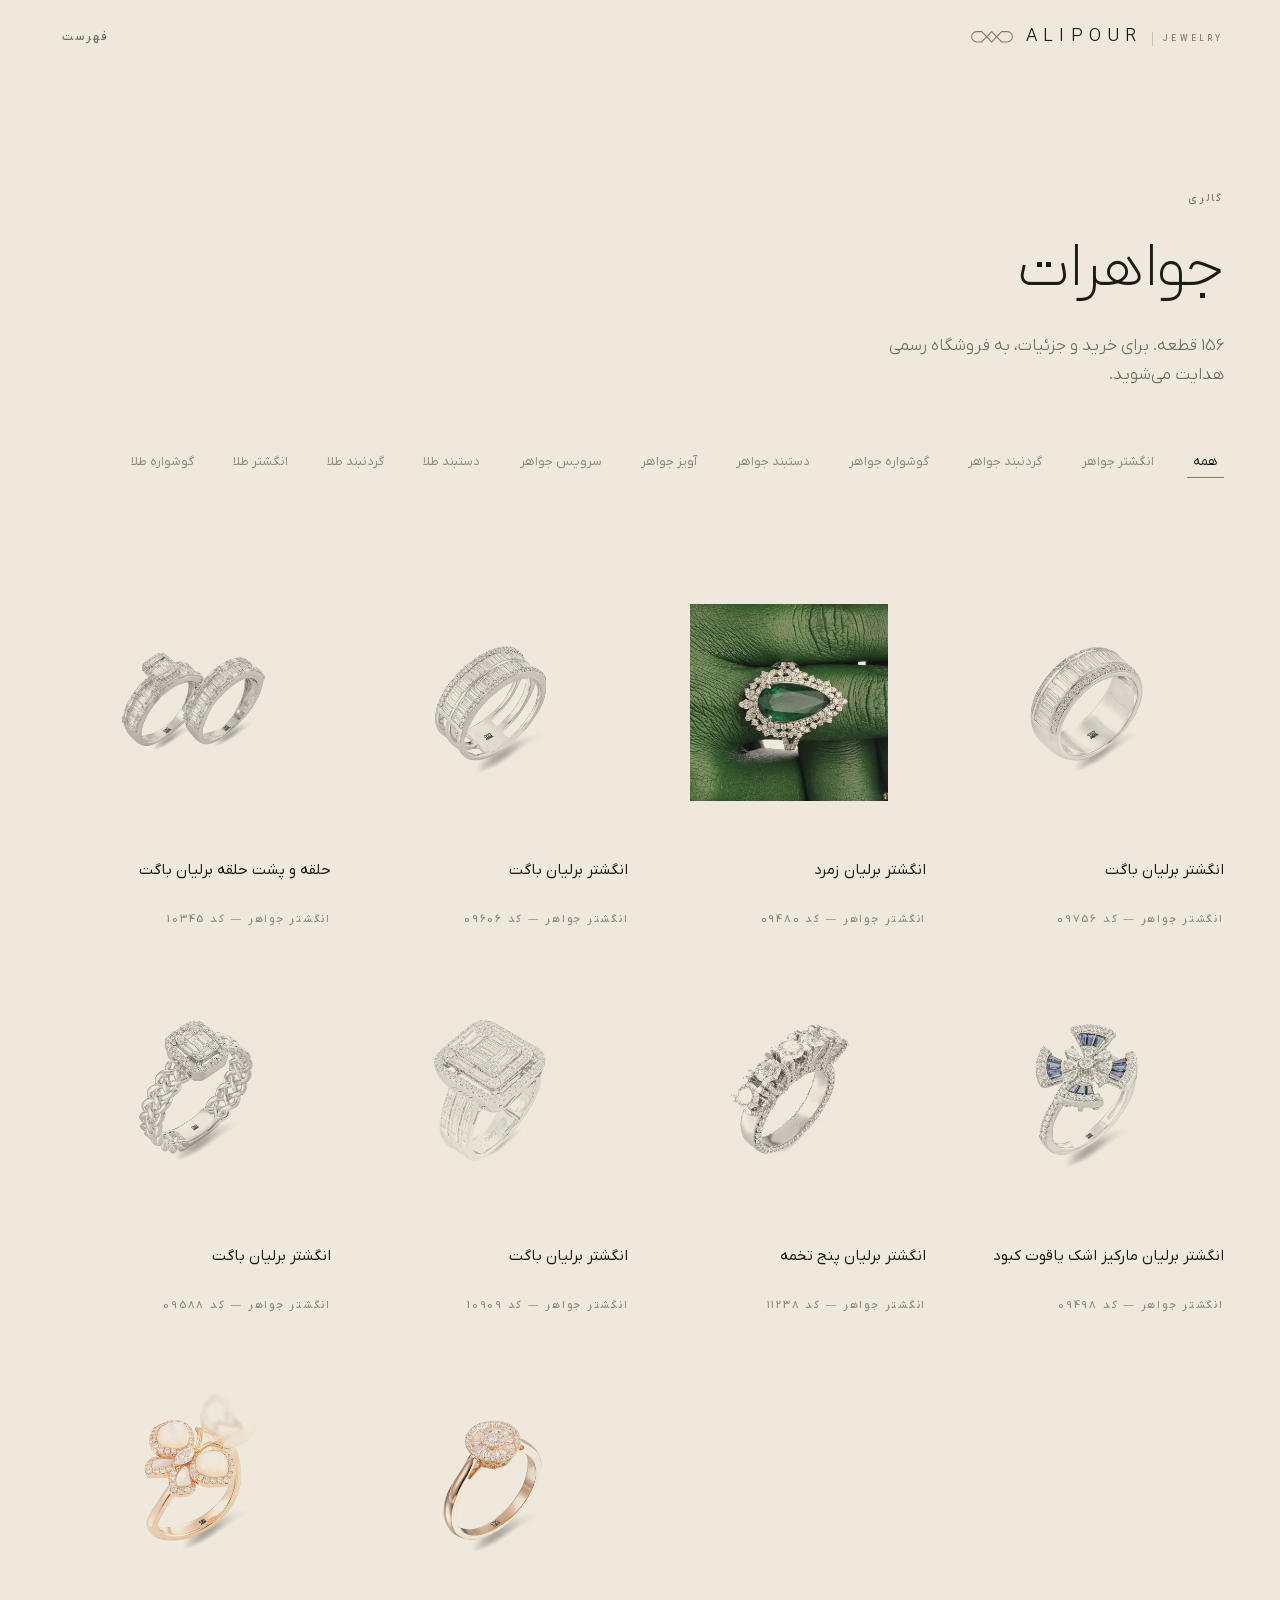
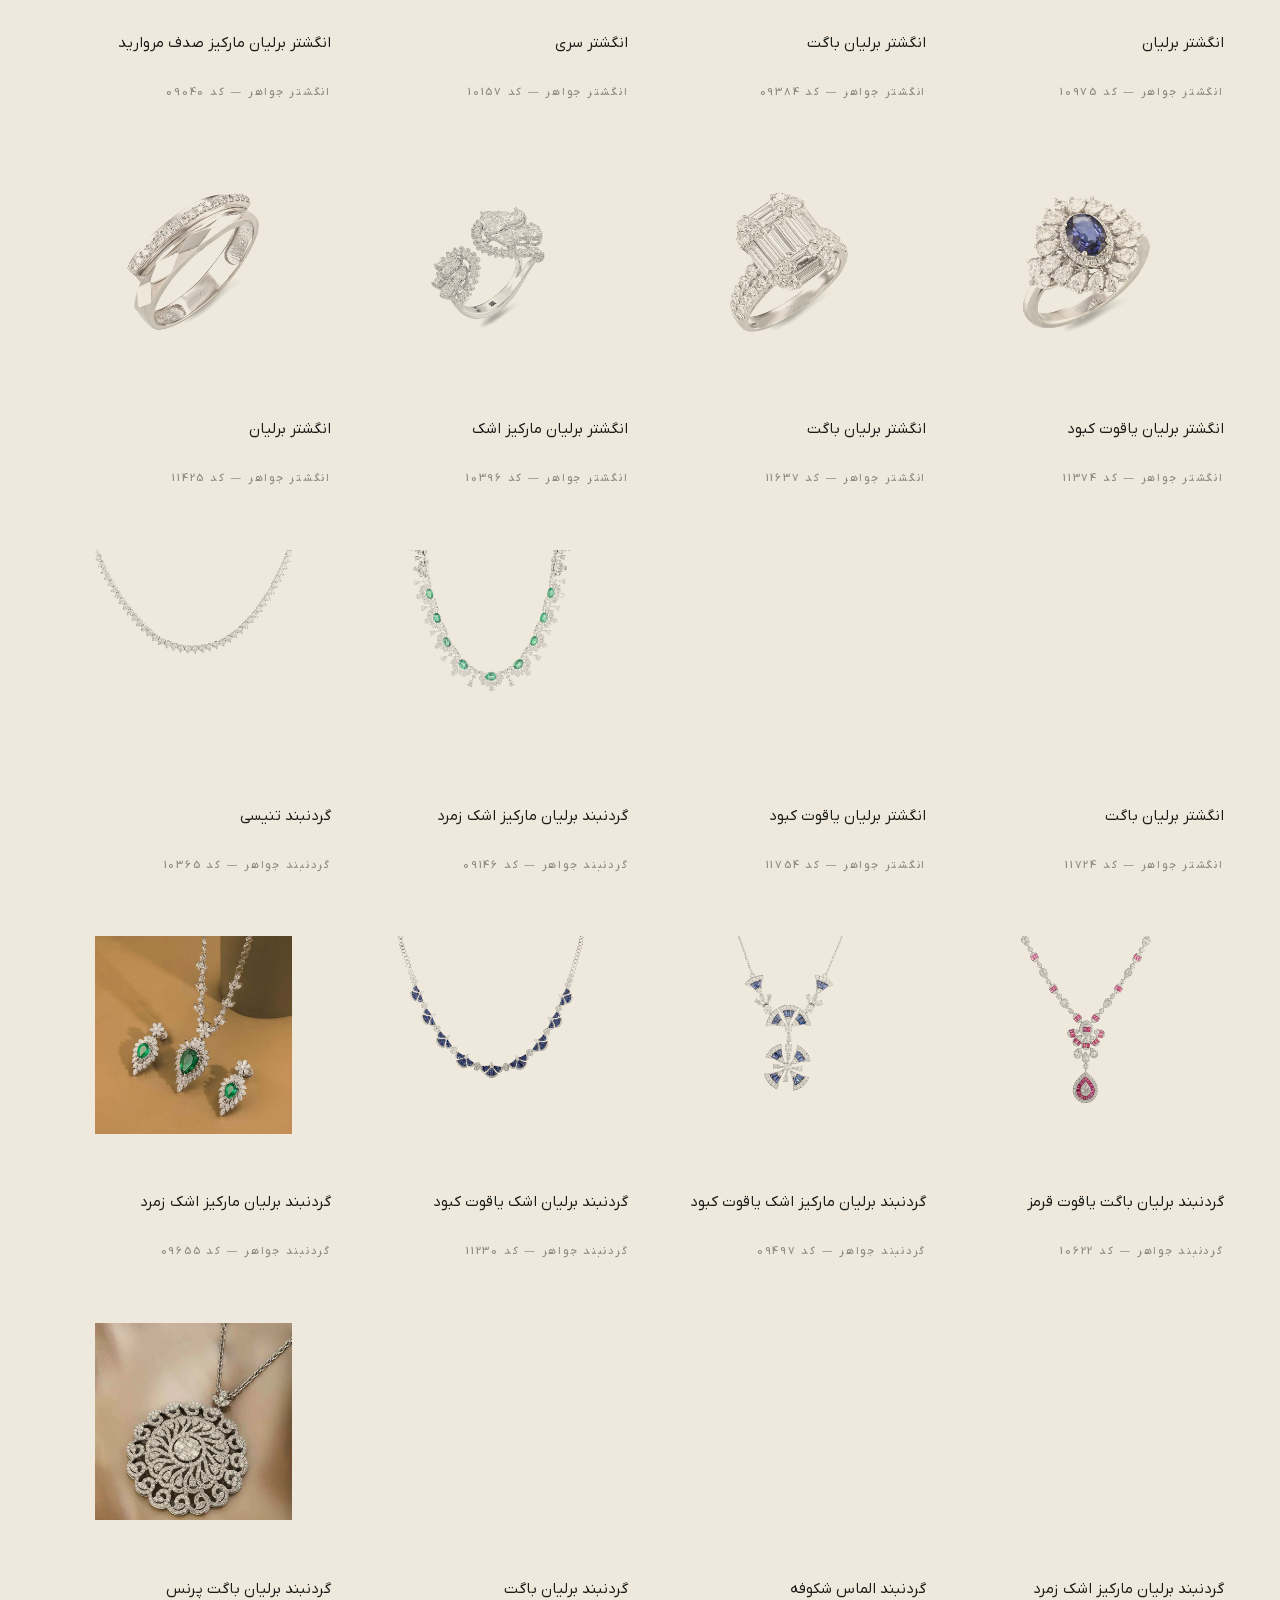
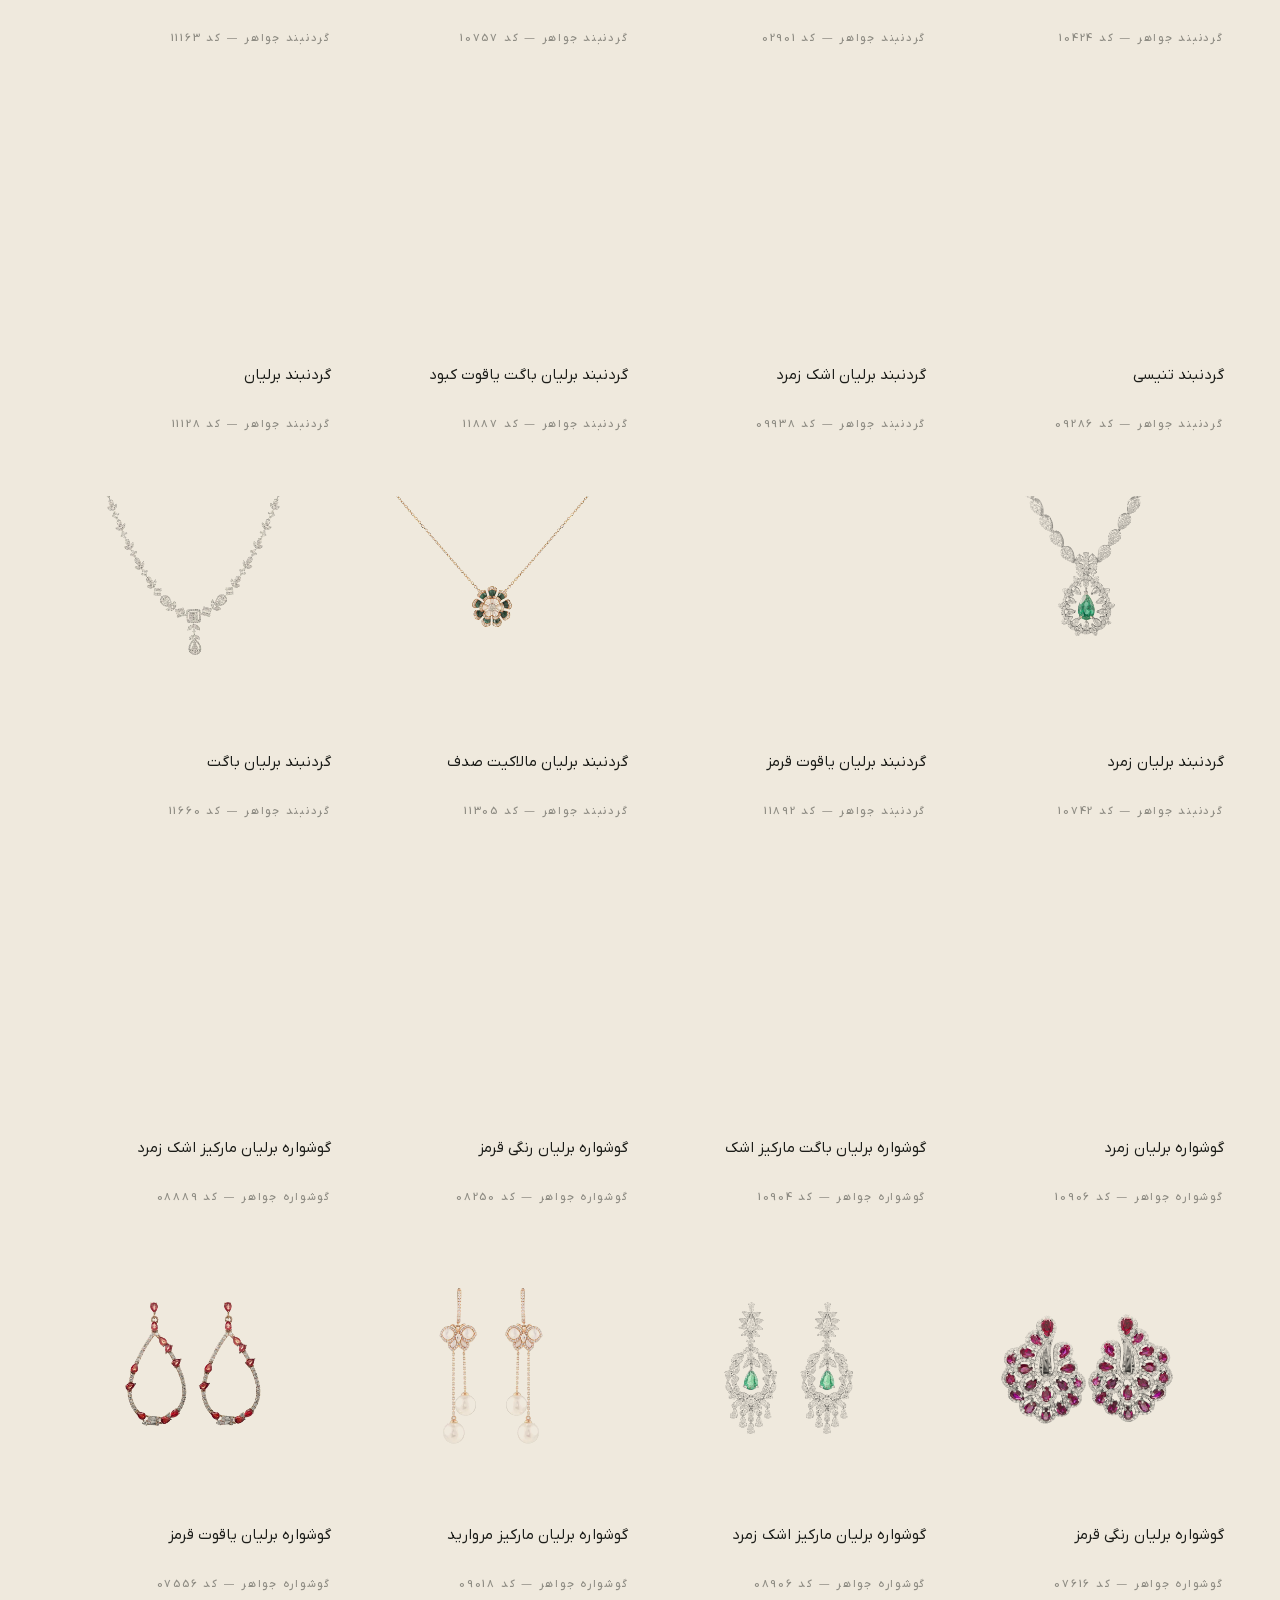
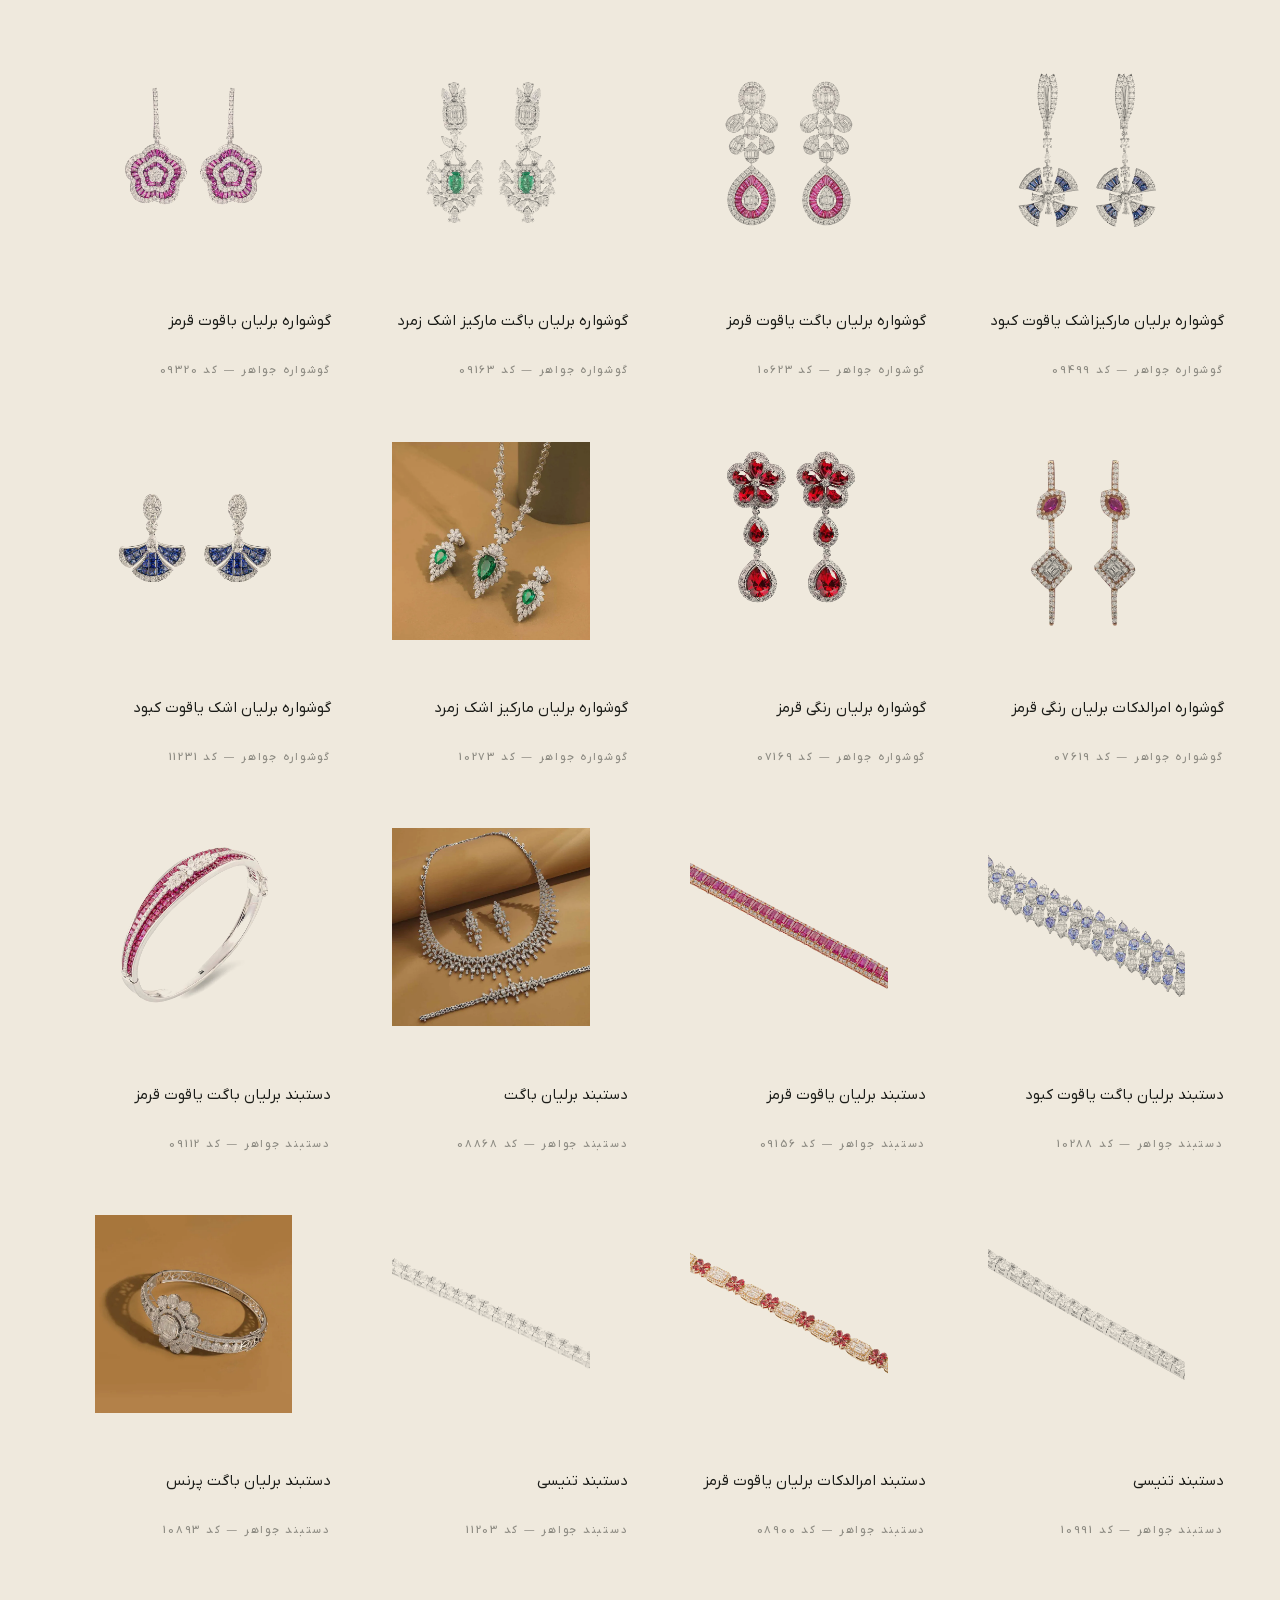
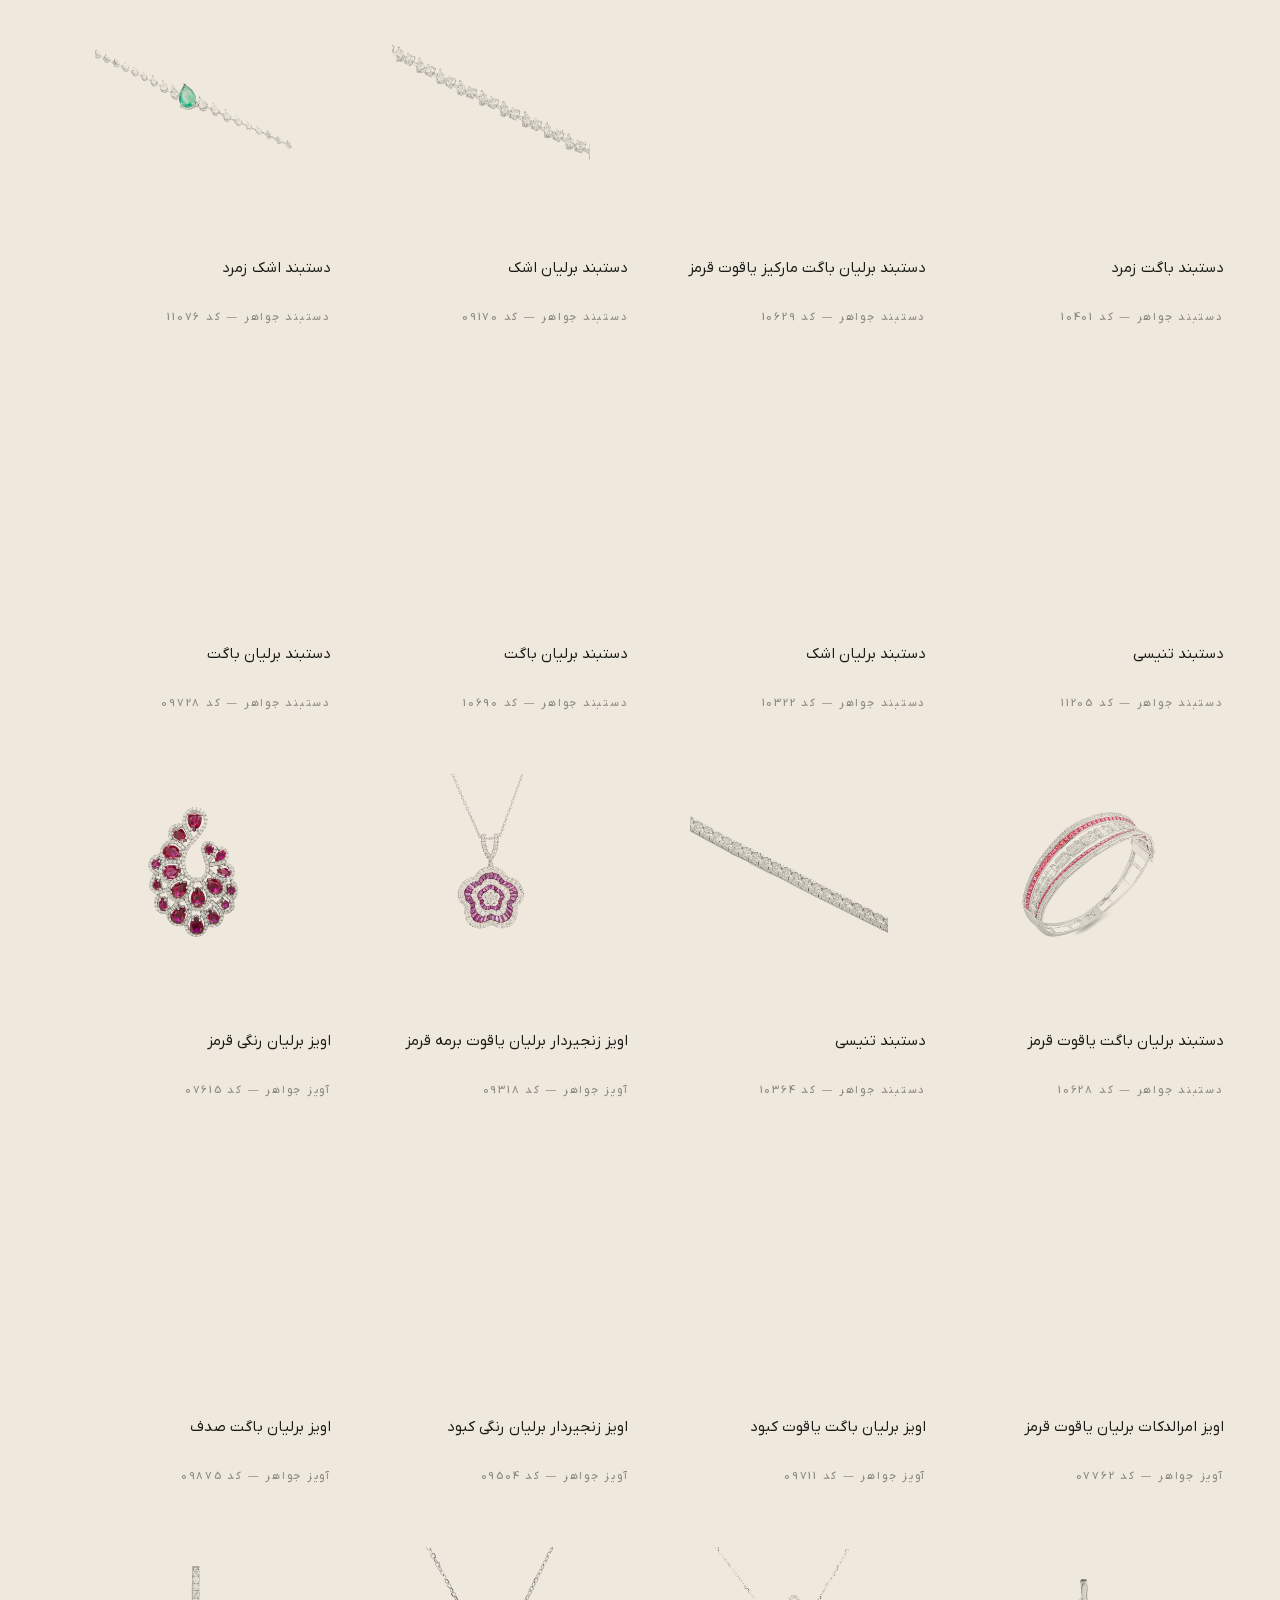
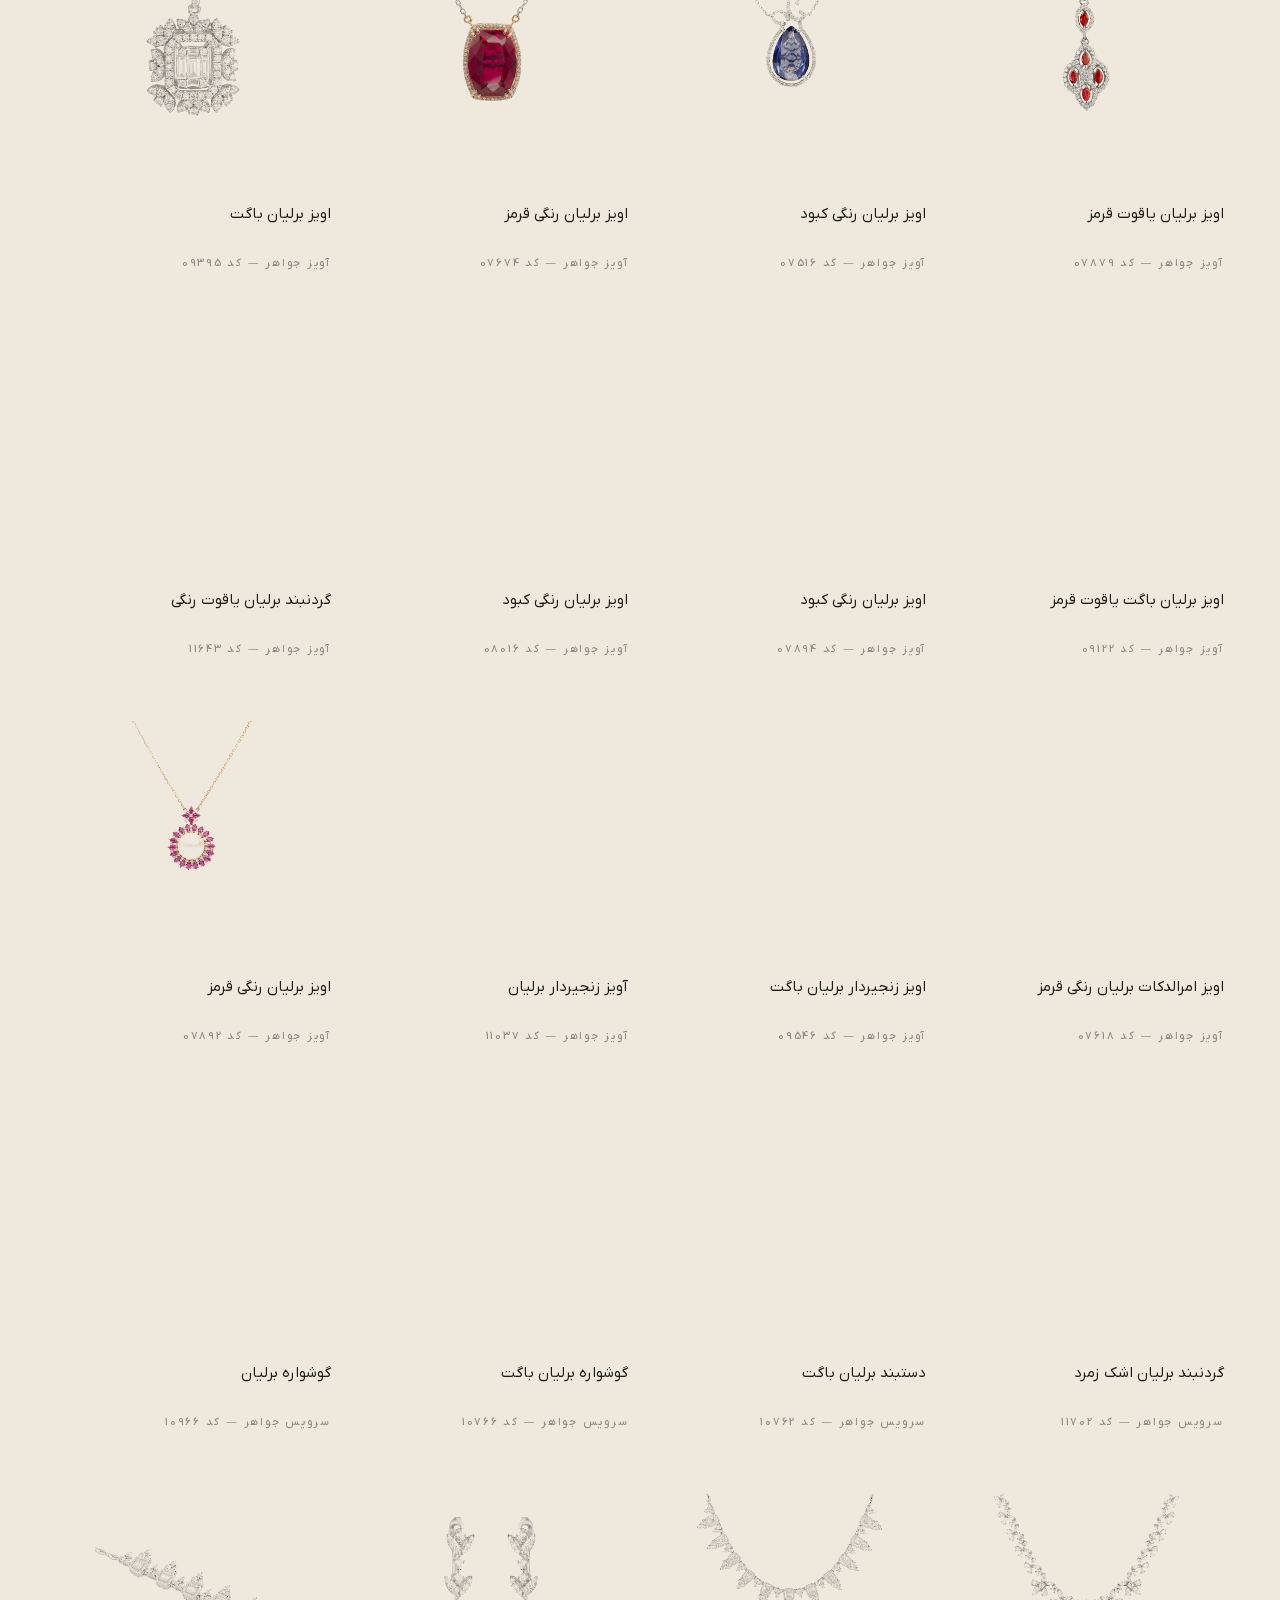
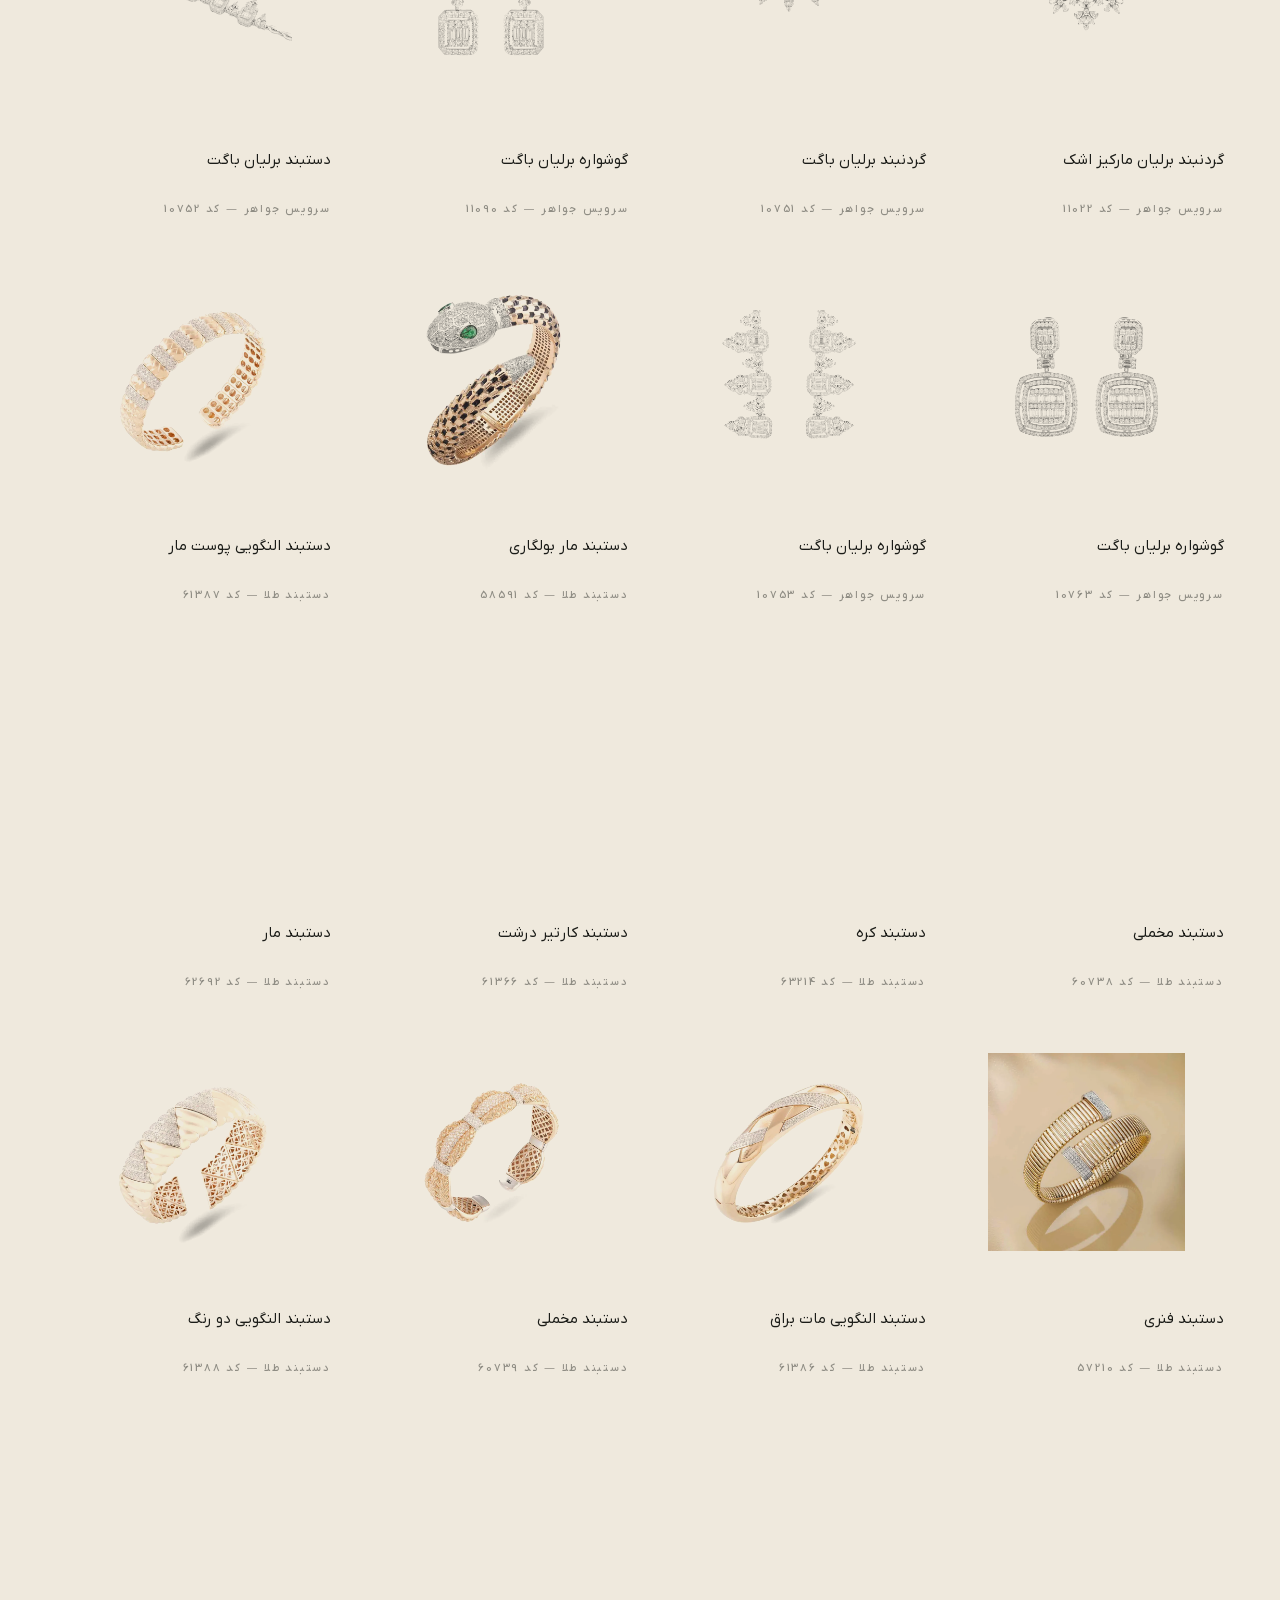
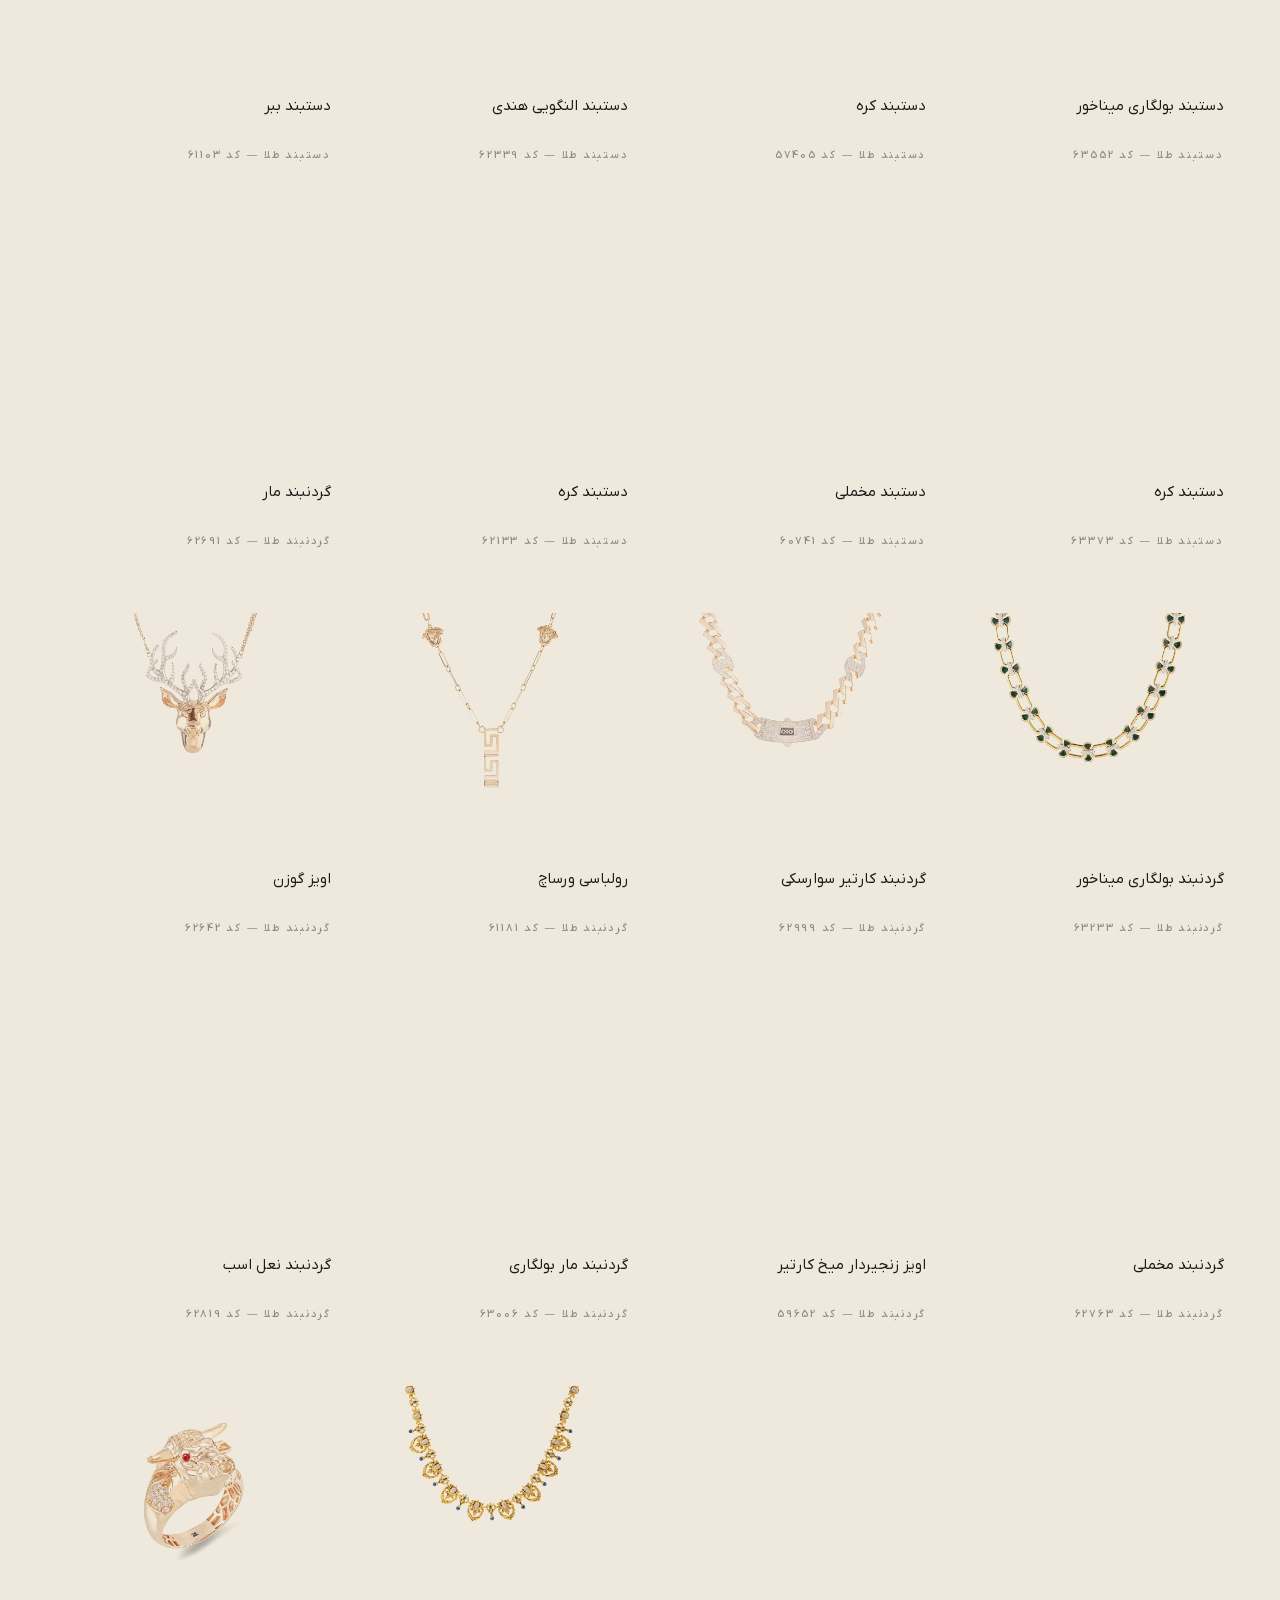
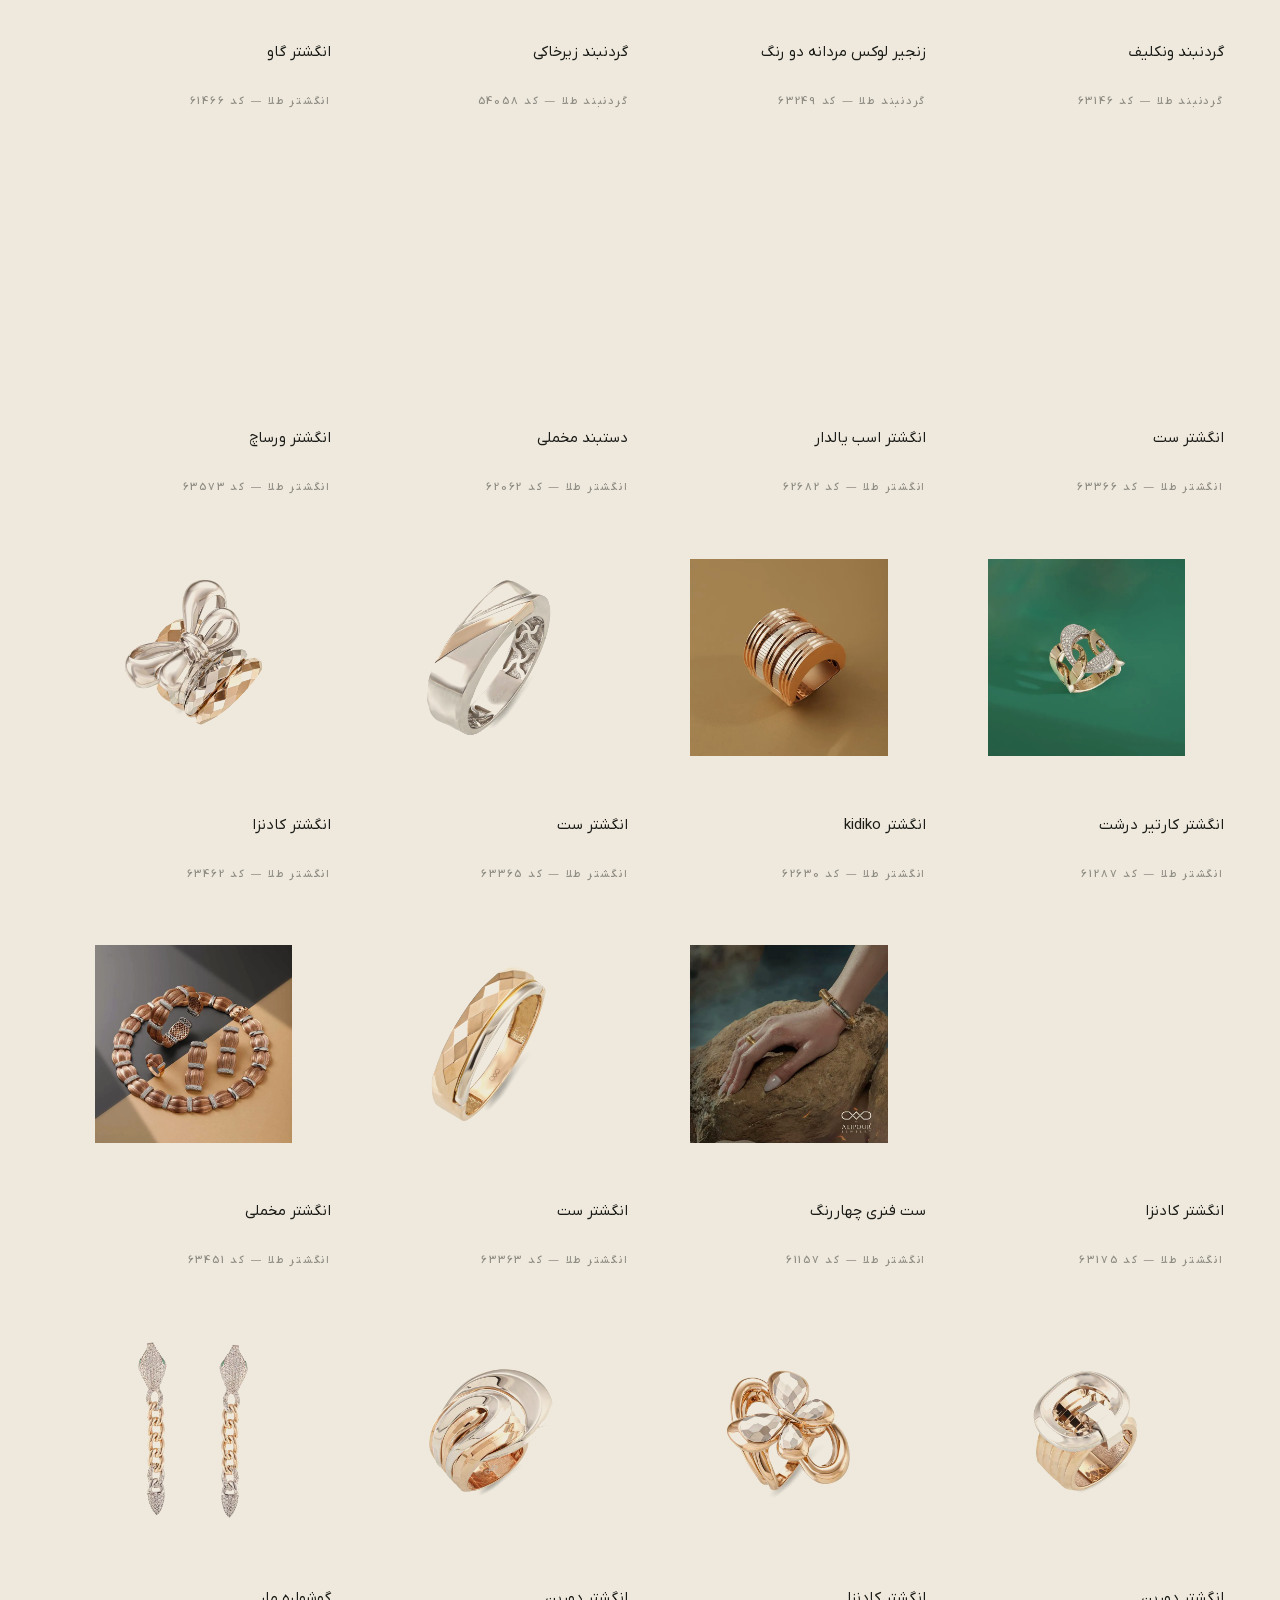
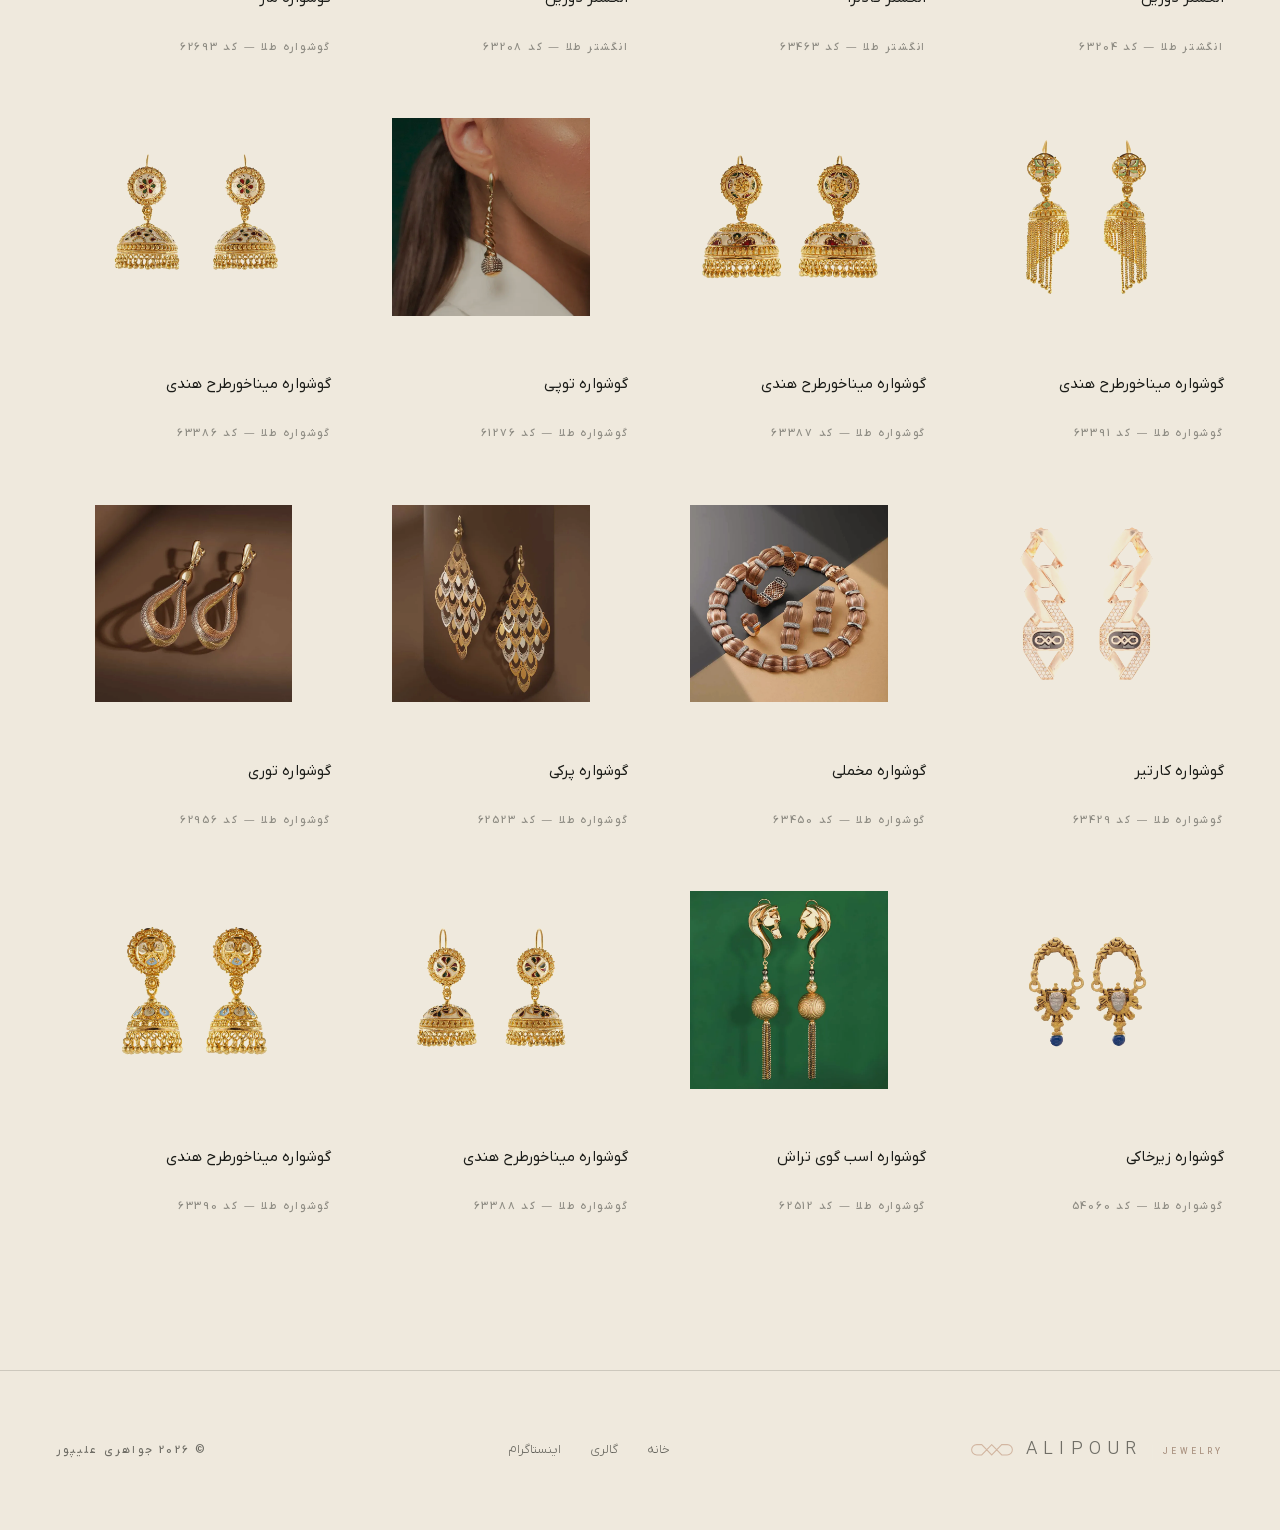
==== commit 6d95bae0: "PWA + the house mark Installable to the home screen on iOS and Android, and works offline.  The mark" ====
--- a/products.html
+++ b/products.html
@@ -8,12 +8,20 @@
 <meta name="description" content="گالری جواهرات و طلای علیپور — انگشتر، گردنبند، گوشواره، دستبند، آویز و سرویس.">
 <link rel="icon" href="assets/img/favicon.svg" type="image/svg+xml">
 <link rel="preload" as="font" type="font/woff2" href="assets/fonts/IRANYekanXFaNum-VF.woff2" crossorigin>
+<link rel="manifest" href="manifest.webmanifest">
+<link rel="apple-touch-icon" href="assets/icon/apple-touch-icon.png">
+<meta name="apple-mobile-web-app-capable" content="yes">
+<meta name="mobile-web-app-capable" content="yes">
+<meta name="apple-mobile-web-app-status-bar-style" content="black-translucent">
+<meta name="apple-mobile-web-app-title" content="علیپور">
+<meta name="application-name" content="علیپور">
 <link rel="stylesheet" href="css/app.css">
 <style>
   /* the catalogue lives entirely on paper */
   html,body{background:var(--paper);color:var(--paper-ink)}
-  .nav .mark{color:var(--paper-ink)}
-  .nav .mark span{color:#8a7660;border-inline-start-color:rgba(27,28,24,.18)}
+  .nav .logo{color:var(--paper-ink)}
+  .nav .logo__mark{color:#8a7660}
+  .nav .logo__txt i{color:#8a7660;border-inline-start-color:rgba(27,28,24,.18)}
   .navbtn{color:rgba(27,28,24,.6)}
   .navbtn:hover{color:var(--paper-ink)}
   .nav.stuck{background:linear-gradient(var(--paper),rgba(239,233,221,0))}
@@ -33,13 +41,14 @@
 
 <header class="nav">
   <div class="wrap nav__in">
-    <a class="mark" href="index.html">ALIPOUR<span>JEWELRY</span></a>
+    <a class="logo" href="index.html" aria-label="جواهری علیپور"><svg class="logo__mark" viewBox="0 0 149 42" aria-hidden="true"><path fill="none" stroke="currentColor" stroke-width="3.7" stroke-linejoin="miter" stroke-miterlimit="10" d="M20.5 2.2 H38 L73.5 38.8 L109 2.2 H128.5 A18.3 18.3 0 0 1 128.5 38.8 H109 L73.5 2.2 L38 38.8 H20.5 A18.3 18.3 0 0 1 20.5 2.2 Z"/></svg><span class="logo__txt"><b>ALIPOUR</b><i>JEWELRY</i></span></a>
     <button class="navbtn" data-menu aria-expanded="false">فهرست</button>
   </div>
 </header>
 
 <div class="menu" role="dialog" aria-label="فهرست" aria-hidden="true">
   <button class="menu__x" data-menu-close>بستن</button>
+  <span class="logo logo--stack menu__logo" aria-hidden="true"><svg class="logo__mark" viewBox="0 0 149 42" aria-hidden="true"><path fill="none" stroke="currentColor" stroke-width="3.7" stroke-linejoin="miter" stroke-miterlimit="10" d="M20.5 2.2 H38 L73.5 38.8 L109 2.2 H128.5 A18.3 18.3 0 0 1 128.5 38.8 H109 L73.5 2.2 L38 38.8 H20.5 A18.3 18.3 0 0 1 20.5 2.2 Z"/></svg></span>
   <a href="index.html#serpent">کالکشن مار</a>
   <a href="products.html">جواهرات</a>
   <a href="index.html#atelier">کارگاه</a>
@@ -67,7 +76,7 @@
 
 <footer class="foot">
   <div class="wrap foot__in">
-    <a class="mark" href="index.html" style="font-size:15px">ALIPOUR<span>JEWELRY</span></a>
+    <a class="logo" href="index.html" aria-label="جواهری علیپور"><svg class="logo__mark" viewBox="0 0 149 42" aria-hidden="true"><path fill="none" stroke="currentColor" stroke-width="3.7" stroke-linejoin="miter" stroke-miterlimit="10" d="M20.5 2.2 H38 L73.5 38.8 L109 2.2 H128.5 A18.3 18.3 0 0 1 128.5 38.8 H109 L73.5 2.2 L38 38.8 H20.5 A18.3 18.3 0 0 1 20.5 2.2 Z"/></svg><span class="logo__txt"><b>ALIPOUR</b><i>JEWELRY</i></span></a>
     <nav aria-label="پیوندها">
       <a href="index.html">خانه</a>
       <a href="index.html#visit">گالری</a>
@@ -77,6 +86,14 @@
   </div>
 </footer>
 
+
+<div class="install" role="dialog" aria-label="افزودن به صفحه‌ی اصلی" hidden>
+  <svg viewBox="0 0 149 42" aria-hidden="true"><path fill="none" stroke="currentColor" stroke-width="3.7" stroke-linejoin="miter" stroke-miterlimit="10" d="M20.5 2.2 H38 L73.5 38.8 L109 2.2 H128.5 A18.3 18.3 0 0 1 128.5 38.8 H109 L73.5 2.2 L38 38.8 H20.5 A18.3 18.3 0 0 1 20.5 2.2 Z"/></svg>
+  <p><b>افزودن به صفحه‌ی اصلی</b>علیپور را مثل یک اپلیکیشن باز کنید.</p>
+  <button data-install>افزودن</button>
+  <button class="x" data-install-close aria-label="بستن">×</button>
+</div>
+
 <script src="js/app.js" defer></script>
 </body>
 </html>
--- a/css/app.css
+++ b/css/app.css
@@ -162,10 +162,10 @@
   padding-block:.42em;border-bottom:1px solid var(--hair);
   opacity:0;transform:translateY(20px)}
 .menu.open a{opacity:1;transform:none;transition:opacity .7s var(--ease),transform .7s var(--ease)}
-.menu.open a:nth-child(2){transition-delay:.06s}
-.menu.open a:nth-child(3){transition-delay:.12s}
-.menu.open a:nth-child(4){transition-delay:.18s}
-.menu.open a:nth-child(5){transition-delay:.24s}
+.menu.open a:nth-of-type(1){transition-delay:.06s}
+.menu.open a:nth-of-type(2){transition-delay:.12s}
+.menu.open a:nth-of-type(3){transition-delay:.18s}
+.menu.open a:nth-of-type(4){transition-delay:.24s}
 .menu__x{position:absolute;inset-block-start:22px;inset-inline-end:var(--gut);
   font-size:12px;letter-spacing:.18em;font-variation-settings:'wght' 500}
 
@@ -428,3 +428,66 @@
 
 /* the canvas fills the aspect-locked .jewel box */
 .jewel__canvas{position:absolute;inset:0;width:100%;height:100%}
+
+/* ==========================================================================
+   THE MARK — Alipour's lemniscate lockup
+   Rebuilt as vector from the house artwork so it stays crisp at any size.
+   Stroke is currentColor, so the lockup inverts with the band it sits on.
+   ========================================================================== */
+/* the lockup is a Latin construction — mark leads, wordmark follows —
+   so it sets LTR internally even though the page is RTL */
+.logo{display:inline-flex;align-items:center;gap:13px;color:var(--bone);direction:ltr}
+.logo__mark{width:42px;height:auto;flex:none;color:var(--metal);
+  transition:color .5s var(--ease)}
+.logo__txt{display:inline-flex;align-items:baseline;gap:10px;
+  font-family:'YekanLat',sans-serif;direction:ltr}
+.logo__txt b{font-size:18px;font-variation-settings:'wght' 300;letter-spacing:.34em;font-weight:400}
+.logo__txt i{font-style:normal;font-size:8.5px;font-variation-settings:'wght' 500;
+  letter-spacing:.38em;color:var(--metal-dim);
+  padding-inline-start:10px;border-inline-start:1px solid var(--hair)}
+.logo:hover .logo__mark{color:var(--metal-dim)}
+
+/* stacked lockup — the house arrangement: mark, wordmark, JEWELRY */
+.logo--stack{flex-direction:column;gap:14px}
+.logo--stack .logo__mark{width:84px}
+.logo--stack .logo__txt{flex-direction:column;align-items:center;gap:8px}
+.logo--stack .logo__txt i{border-inline-start:0;padding-inline-start:0}
+
+/* the nav flips the lockup to ink over paper bands */
+.nav.onpaper .logo{color:var(--paper-ink)}
+.nav.onpaper .logo__mark{color:#8a7660}
+.nav.onpaper .logo__txt i{color:#8a7660;border-inline-start-color:rgba(27,28,24,.2)}
+
+/* the mark as a rule ornament between bands */
+.markrule{display:flex;align-items:center;gap:clamp(18px,3vw,40px)}
+.markrule::before,.markrule::after{content:'';flex:1;height:1px;background:var(--hair)}
+.markrule svg{width:clamp(44px,5vw,68px);height:auto;color:var(--metal-dim);flex:none}
+.band--paper .markrule::before,.band--paper .markrule::after{background:rgba(27,28,24,.16)}
+.band--paper .markrule svg{color:#8a7660}
+
+/* the mark heads the full-screen menu */
+.menu__logo{margin-bottom:clamp(30px,5vh,58px)}
+.menu__logo .logo__mark{width:58px}
+
+@media (max-width:600px){
+  .logo__mark{width:34px}
+  .logo__txt b{font-size:15px;letter-spacing:.3em}
+  .logo__txt i{font-size:7.5px}
+}
+
+/* ---------- INSTALL PROMPT ---------- */
+.install{
+  position:fixed;z-index:80;inset-inline:var(--gut);inset-block-end:calc(var(--gut) * .8);
+  margin-inline:auto;max-width:440px;
+  display:none;align-items:center;gap:16px;
+  padding:14px 18px;background:rgba(3,16,10,.92);backdrop-filter:blur(18px);
+  -webkit-backdrop-filter:blur(18px);border:1px solid var(--hair);
+  transform:translateY(16px);opacity:0;transition:opacity .6s var(--ease),transform .6s var(--ease);
+}
+.install.show{display:flex;opacity:1;transform:none}
+.install svg{width:38px;height:auto;color:var(--metal);flex:none}
+.install p{flex:1;font-size:13px;line-height:1.6;color:var(--bone-6)}
+.install b{display:block;color:var(--bone);font-variation-settings:'wght' 400;font-size:14px}
+.install button{font-size:12px;font-variation-settings:'wght' 500;letter-spacing:.12em;
+  color:var(--metal);white-space:nowrap}
+.install .x{color:var(--bone-4);font-size:16px;line-height:1}
